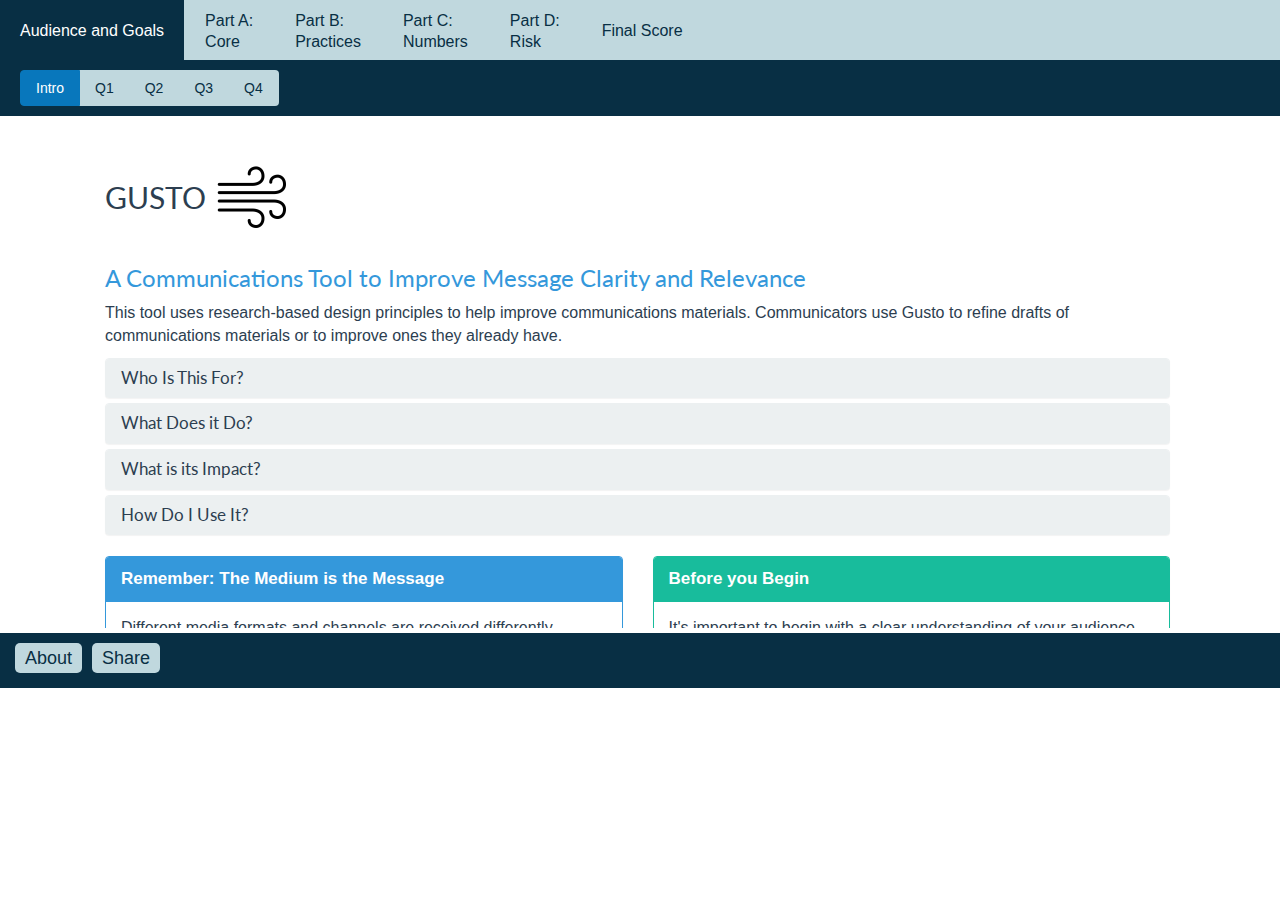
==== index.html @ 4691ad12 "more" ====
<!DOCTYPE html>

<html>

<head>

  <title>Gusto: Create Clarity in Climate Communications</title>

  <meta charset="utf-8">

  <meta name="viewport" content="width=device-width, initial-scale=1.0">

  <link rel="stylesheet" href="css/flatly.css">

  <link rel="stylesheet" href="css/style.css">

  <link rel="stylesheet" href="css/print.css" media="print">



  <script src='js/TabManager.js'></script>

  <script src="js/modernizr-latest.js"></script>

  <script type='text/javascript' src='js/css3-mediaqueries.js'></script>



  <!-- HTML5 shim and Respond.js IE8 support of HTML5 elements and media queries -->

  <!--[if lt IE 9]>

    <link rel='stylesheet' href='css/ie8.css' />

    <script type='text/javascript' src="js/html5shiv.js"></script>

    <script type='text/javascript' src="js/respond.js"></script>

  <![endif]-->



</head>

<body>

 <!-- <noscript><div id="noScriptPage"><iframe id='noScriptIframe' src="http://wwwdev.cdc.gov/ccindex/nonjs.html"></iframe></div></noscript>-->
  
  <div id='wrapper'>

    <div class='navbar navbar-default'>

      <ul class='nav navbar-nav'>

        <li class='nav_item skip-nav'><a href='#skip_nav'>Skip To Content</a></li>

        <!--<li class='nav_item active completed'><a href='#home' class="tab" title="Home">Home</a></li>-->

        <li class='nav_item completed active'><a href='#basics' class="tab" title="Basic Questions">Audience and Goals</a></li>

        <li class='nav_item double-line'><a href='#core' class="tab">Part A:<br />Core</a></li>

        <li class='nav_item double-line'><a href='#behavior' class="tab">Part B:<br />Practices</a></li>

        <li class='nav_item double-line'><a href='#numbers' class="tab">Part C:<br />Numbers</a></li>

        <li class='nav_item double-line'><a href='#risk' class="tab">Part D:<br />Risk</a></li>

        <li class='nav_item'><a href='#score' class="tab">Final Score</a></li>

      </ul>

    </div>





    <div id='section_basics' class='section active'>

      <ul class='pagination' id='initial_pagination'>

        <li class="first compeleted active"><a href='#'>Intro</a></li>

        <li><a href="#">Q1</a></li>

        <li><a href="#">Q2</a></li>

        <li><a href="#">Q3</a></li>

        <li><a href="#">Q4</a></li>

        <!-- <li><a href="#">6</a></li> -->

      </ul>



        <p class='skip_nav_button' id='skip_nav'>&nbsp;</p>

        <div class='subsection active'>
        
        <div class='section-content'>
        
          <div class="intro">

                           <!--   <a href="https://github.com/CoClimate/Gusto"><img style="position: absolute; top: 0; right: 0; border: 0; width: 149px; height: 149px;" src="http://aral.github.com/fork-me-on-github-retina-ribbons/right-turquoise@2x.png" alt="Fork me on GitHub"></a>   -->

            <div class="container">

              <div class="col-sm-12">

                <h1>GUSTO <img src="images/wind.png" alt="icon of wind" height="75" style="margin:0px 0px 10px 0px;"></h1>

                <h2 class="tighten text-info">A Communications Tool to Improve Message Clarity and Relevance</h2>

                <p>This tool uses research-based design principles to help improve communications materials. Communicators use Gusto to refine drafts of communications materials or to improve ones they already have.</p>
                
                <div class="panel-group" id="accordion" role="tablist" aria-multiselectable="true">
  <div class="panel panel-default">
    <div class="panel-heading" role="tab" id="headingOne">
      <h4 class="panel-title">
        <a role="button" data-toggle="collapse" data-parent="#accordion" href="#collapseOne" aria-expanded="true" aria-controls="collapseOne">
          Who Is This For?
        </a>
      </h4>
    </div>
    <div id="collapseOne" class="panel-collapse collapse" role="tabpanel" aria-labelledby="headingOne">
      <div class="panel-body">
                <p>Communications coordinators and specialists, marketing managers, public relations specialists, scientists, policy makers, and many others can use this tool.</p>
      </div>
    </div>
  </div>
  <div class="panel panel-default">
    <div class="panel-heading" role="tab" id="headingTwo">
      <h4 class="panel-title">
        <a class="collapsed" role="button" data-toggle="collapse" data-parent="#accordion" href="#collapseTwo" aria-expanded="false" aria-controls="collapseTwo">
          What Does it Do?
        </a>
      </h4>
    </div>
    <div id="collapseTwo" class="panel-collapse collapse" role="tabpanel" aria-labelledby="headingTwo">
      <div class="panel-body">
	<p>Use this tool to improve the quality of science, health, environmental, and other policy or evidence-based communications materials. Some of the formats covered here include: <ul><li>print</li><li>web</li><li>speeches</li><li>scripts</li><li>visual graphics</li><li>social media</li></ul></p>      
	</div>
    </div>
  </div>
  <div class="panel panel-default">
    <div class="panel-heading" role="tab" id="headingThree">
      <h4 class="panel-title">
        <a class="collapsed" role="button" data-toggle="collapse" data-parent="#accordion" href="#collapseThree" aria-expanded="false" aria-controls="collapseThree">
          What is its Impact?
        </a>
      </h4>
    </div>
    <div id="collapseThree" class="panel-collapse collapse" role="tabpanel" aria-labelledby="headingThree">
      <div class="panel-body">
                <p>A version of this tool was demonstrated by the Center for Disease Control to improve message understanding by over 20%, along with other improvements in message clarity, usefulness, and decision-support.</p><small><a href="http://hpp.sagepub.com/content/early/2014/06/20/1524839914538969.abstract" target="_blank">Baur, C., & Prue, C. (2014). The CDC Clear Communication Index is a new evidence-based tool to prepare and review health information. Health promotion practice, 1524839914538969.</a></small>
      </div>
    </div>
  </div>
  <div class="panel panel-default">
    <div class="panel-heading" role="tab" id="headingFour">
      <h4 class="panel-title">
        <a class="collapsed" role="button" data-toggle="collapse" data-parent="#accordion" href="#collapseFour" aria-expanded="false" aria-controls="collapseFour">
          How Do I Use It?
        </a>
      </h4>
    </div>
    <div id="collapseFour" class="panel-collapse collapse" role="tabpanel" aria-labelledby="headingFour">
      <div class="panel-body">
                <ol><li><strong>Fill in audience details</strong> and your goals using the 4 open-ended questions.</li><br><li><strong>Answer 20 questions</strong> about elements of your core message, recommended practices, use of numbers, and risk communication.</li><br><li><strong>Get your score</strong> with targeted suggestions for improving your communications materials.</li><br><li><strong>Repeat as needed</strong> to refine and improve your message impact.</li> 
      			
		</div>
    </div>
  </div>
</div>
                <div class="row">
                <div class="col-sm-6">
                <div class="panel panel-info">
  				<div class="panel-heading">
    			<strong class="panel-title">Remember: The Medium is the Message</strong>
  				</div>
  				<div class="panel-body">
                <p>Different media formats and channels are received differently depending on the audience.<ul><li>Extend the reach of your communications using multiple channels and formats.</li><li>Use media channels and formats that fit the audience.</li><li>Reassess your materials for each different format or audience.</li></ul></p>
  				</div>
				</div>
				</div>
				
				<div class="col-sm-6">
				<div class="panel panel-success">
  				<div class="panel-heading">
    			<strong class="panel-title">Before you Begin</strong>
  				</div>
  				<div class="panel-body">
  				<p>It's important to begin with a clear understanding of your audience and goals.</p><p>Use the suggestions that accompany each of the following 4 questions to get started if you don’t yet have answers.</p>
  				</div>
				</div>
				</div>
				</div>
				</div>
				
				
				
			
          </div>

          <div class='basic-question' data-basic-id='6'>



            <div class='container'>

              <div class='col-sm-5'>

                <h2 class='basic-question-title fake-h4'><label for='basic-q1-1'>Name of Material</label></h2>

              </div>



              <div class='col-sm-7'>

                <input id='basic-q1-1' class='basic-info form-control material-title-input' type='text' />

                <p>Give the material a name that is accurate, short, and meaningful. </p>

                <p class="text-info"><span class="label label-info">Example</span><small> Local Health Impacts and Solutions to Keep Families Safe.</small></p>

              </div>

            </div>

          </div>



          <div class='basic-question' data-basic-id='7'>

            <form class='material-type-input ignore-me'>

            <div class='container'>

              <div class='col-sm-5'>

                <h2 class='basic-question-title fake-h4'><label for='basic-q1-2'>Material Type</label></h2>

              </div>



              <div class='col-sm-7'>
              <p>Choose a format:</p>

                  <select id='basic-q1-2' class="basic-info form-control" name="material-type">

                    <option value="PrintAndWeb">Print and web</option>

                    <option value="SocialMedia">Social media: Facebook, LinkedIn, Pinterest, Instagram, etc</option>

                    <option value="Podcasts">Verbally delivered written scripts, such as speeches, podcasts and call center responses</option>

                    <option value="InfoGraphics">Visual communications and infographics</option>

                    <option value="Twitter">1-3 Sentence message snippets, such headlines and tweets</option>

                  </select>
                  

                <div class="error-message" style="visibility:hidden;"><small>Please answer both questions to continue.</small></div>

              </div>

            </div>

            </form>

          </div>

        </div>



        <div class='container'>

          <div class='col-sm-4 col-sm-offset-8 subsection-controls intro'>

            <a href='#' class='btn btn-default button basic-next_button'>Next</a>

          </div>

        </div>

      </div>      </div>




            <div class='subsection'>

        <div class='section-content'>

          

          <div class='basic-question' data-basic-id='10'>

              <div class='col-sm-12'>

                <h2 class='basic-question-title no-number fake-h4'><label for="basic-q2">Who is your primary audience? Be as specific as possible.</label></h2>

              </div>

              <div class='col-sm-12'>
              
              <p class="text-info">The more specific the audience, the more meaningful and effective you can be.</p>


                <!--

                <div class='container'>

                  <textarea  id='basic-q2' class='basic-info form-control'></textarea>

                  <div class="error-message" style="visibility:hidden;"><small>Please answer this question to continue.</small></div>

                  <h4><small>Example: Rural, single-home Baptist families in southeastern Arkansas</small></h4>

                </div>

                -->

                <select id="basic-q2" class='basic-info form-control material-audience-input'>

                  <option value=''> </option>
                  
                  <option value=''>Employees</option>

                  <option value='Adolescents and young adults'>Adolescents and young adults</option>

                  <option value='Neighbors'>Neighbors</option>
                  
                  <option value='Family members'>Family members</option>

                  <option value='Religious Congregations'>Religious Congregations</option>
                 
                  <option value='Homeowners'>Homeowners</option>

                  <option value="Clinicians (doctors, nurses, and any affiliated health providers)">Clinicians (doctors, nurses, and any affiliated health providers)</option>

                  <option value='Faith leaders'>Faith leaders</option>

                  <option value='Community leaders'>Community leaders</option>

                  <option value='Employers'>Employers</option>

                  <option value='Emergency Responders (such as, management and program staff, first-responders, communicators and educators)'>Emergency Responders(such as, management and program staff, first-responders, communicators and educators)</option>
                  
                  <option value='Farming Community'>Farming Community</option>
                                    
                  <option value='Rural Planning Board'>Rural Planning Board</option>

                  <option value='Journalists, including all online sources and social media'>Journalists, including all online sources and social media</option>

                  <option value='Parents of children (specify child age or developmental stage)'>Parents of children (specify child age or developmental stage)</option>

                  <option value='People who are likely to be or have been exposed to a specific harm (specify harm) AND People with questions about specific health impact (specify impact)'>People who are likely to be or have been exposed to a specific harm (specify harm) AND People with questions about specific health impact (specify impact)</option>

		  		  <option value='State Policymakers'>State Policymakers</option>
		  
		  		  <option value='National Policymakers'>National Policymakers</option>
		  		  
 		  		  <option value='Local or Regional Policymakers'>Local or Regional Policymakers</option>

                  <option value='Public health department staff (such as, management and program staff, health communicators and educators)'>Public health department staff (such as, management and program staff, health communicators and educators)</option>

                  <option value='Business leaders'>Business Owners</option>
                  
                  <option value='High net worth individuals'>High net worth individuals</option>

                  <option value='Scientific Researchers or Academics'>Scientific Researchers or Academics</option>

                  <option value='Teachers (specify grade level, if appropriate)'>Teachers (specify grade level, if appropriate)</option>

                  <option value='Technologists'>Technologists</option>
                                    
                  <option value='Technologists'>Chief Operating Officers</option>
				  
				  <option value='Other'>Other</option>

                </select>

                <div class="error-message" style="visibility:hidden;"><small>Please select one to continue.</small></div>

				<div class="panel panel-info">
  				<div class="panel-heading">
    			<strong class="panel-title">Suggested Approach: Who + Do</strong>
  				</div>
  				<div class="panel-body">
				<table><td><img src="images/who_do.jpg" width="200"></td><td style="padding:0px 0px 0px 20px;"><p>Brainstorm, plan, and prioritize your primary audience and what they should be able to do with your communications materials.</p><p>This simple activity works well for individuals and groups. It takes about 20-45 minutes. <a href="http://www.gamestorming.com/core-games/whodo/" target="_blank">Learn more about the Who + Do activity at Gamestorming.</a></p></td></table>
  				</div>
				</div>

				<div class="panel panel-success">
  				<div class="panel-heading">
    			<strong class="panel-title">Tip: For Translated Materials</strong>
  				</div>
  				<div class="panel-body">
				<p>For different audiences, such as English-speaking or Spanish-speaking groups, create and score the materials separately to account for audience differences. The following resources may be useful for learning more about other audiences:</p>
  				</div>
				</div>



              </div>

          </div>

        </div>



        <div class='container'>

          <div class='col-sm-4 col-sm-offset-8 subsection-controls intro'>

            <a class='btn btn-success button prev_button' href='#'>Back</a>

            <a class='btn btn-success button next_button' href='#'>Next</a>

          </div>

        </div>

      </div>





      <div class='subsection'>

        <div class='section-content'>

          <div class='basic-question' data-basic-id='11'>



            <div class='container'>

              <div class='col-sm-12'>

                <h2 class='basic-question-title fake-h4'><label for='basic-q3'>What do you know about your audience? </label></h2>

              </div>


              <div class='col-sm-12'>

                <p class="text-info">List as many relevant characteristics about your audience as you can.</p>


              </div>



              <div class='col-sm-12 padded-top'>

                <textarea id='basic-q3' class='basic-info form-control material-literacy-input'></textarea>

                <div class="error-message" style="visibility:hidden;"><small>Please answer this question to continue.</small></div>
<br>

	

<div class="panel panel-default">
  <div class="panel-heading">
<small><p class="panel-title">Try and include evidence about:</p></small>
  </div>
  <div class="panel-body">
    <table><small>

    			<td style="padding:0px 20px 0px 0px; vertical-align: top;">
                <strong>Sources of Meaning</strong>
                <p>Social identities and worldviews</p>
                <p>Motivations and goals</p>
                <p>people and groups who are influential</p>
                <p><a href="http://www.superclime.us/prior-knowledge-and-mental-models/" target="blank">prior experiences and mental models</a></p>
                </td>
                
                <td style="padding:0px 20px 0px 0px; vertical-align: top;"> 
                <strong>Material Constraints and Habits</strong>
                <p>Where, when, and how do climate change messages fit in the audience's life?</p>
                <p>Timings and patterns of behavior or practices </p>
                <p>Indicators of engagement</p>
                </td>  
                
                <td style="vertical-align: top;">   
                <strong>Ability, Skills, and Knowledge</strong>
                <p>Literacy and numeracy skills</p>
            	<p>Words, numbers, metaphors, and concepts they find familiar</p>             
                <p>Ability to interpret different information formats, such as images and graphs</p>
                </td>
				</small>
                </table>
                </div>
</div>

				<div class="panel panel-info">
  				<div class="panel-heading">
    			<strong class="panel-title">Suggested Approach: Empathy Map</strong>
  				</div>
  				<div class="panel-body">
				<table><td><a href="http://x.xplane.com/visual_alignment_dl" target="_blank"><img src="images/empathy_map.png" width="200"></a></td><td style="padding:0px 0px 0px 20px;"><p>
			<p>Empathy Maps can help develop greater awareness, personal understanding, and more empathy for the motivations and constraints of an audience or group of stakeholders. It takes about 20-45 minutes. <a href="http://x.xplane.com/visual_alignment_dl" target="_blank">Learn more about how to build an Empathy Map at XPLANE's DNA of Change Overview.</a></p><p><span class="glyphicon glyphicon-apple text-warning"></span> The Empathy Map is 1 of <a href="http://x.xplane.com/change-dna-overview" target="_blank">8 Design Principles for Organizational Transformation</a> available from XPLANE. Each one can be a valuable tool for understanding your audience.</td></table></div>

				</div>

		

              </div>

            </div>

          </div>

        </div>



        <div class='container'>

          <div class='col-sm-4 col-sm-offset-8 subsection-controls intro'>

            <a class='btn btn-success button prev_button' href='#'>Back</a>

            <a class='btn btn-default button basic-next_button' href='#'>Next</a>

          </div>

        </div>

      </div>



      <div class='subsection'>

        <div class='section-content'>

          <div class='basic-question' data-basic-id='12'>



            <div class='container'>

              <div class='col-sm-12'>

                <h2 class='basic-question-title fake-h4'><label for='basic-q4'>What is your primary communication objective?</label></h2>

              </div>



              <div class='col-sm-12'>

                <p>A communication objective is what an audience should be <strong>able to do or accomplish</strong> after they come into contact with the material. Think carefully about this. It should be more than mere "thinking" or "understanding". What will the result and impact of your communications become?</p> 
             
            
 				</div>


              <div class='col-sm-12'>

				<div class="bs-callout bs-callout-info">
               	<p><small><strong class="text-info">Example 1:</strong> Make a plan and prepare to bicycle to work 4 days of each week.</small></p>

                 <p><small><strong class="text-info">Example 2:</strong> Hold an event to increase the strength of social ties between elderly adults and their immediate neighborhoods.</small></p>
                 
                 <p><small><strong class="text-info">Example 3:</strong> Interpret the level of risk for a family member, friend, or neighbor.</small></p>
				</div>

                <textarea id='basic-q4' class='basic-info form-control material-objective-input'></textarea>

                <div class="error-message" style="visibility:hidden;"><small>Please answer this question to continue.</small></div>
			<br>

				<div class="panel panel-info">
  				<div class="panel-heading">
    			<strong class="panel-title">Suggested Approach: Who + Do</strong>
  				</div>
  				<div class="panel-body">
				<table><td><img src="images/who_do.jpg" width="200"></td><td style="padding:0px 0px 0px 20px;"><p>Once you've already identified your primary audience, focus on what they should be able to do, or do differently as a result of your message. How does your objective contribute to your audience's goals or needs? What actions will build toward the larger goal? <span class="text-info">Focus on actions instead of awareness or understanding.</span></p>
			<p>This simple activity works well for individuals and groups. It takes about 20-45 minutes. <a href="http://www.gamestorming.com/core-games/whodo/" target="_blank">Learn more about the Who + Do activity at Gamestorming.</a></p></td></table>
			</div>
              </div>

            </div>

          </div>




        <div class='container'>

          <div class='col-sm-4 col-sm-offset-8 subsection-controls intro'>

            <a class='btn btn-success button prev_button' href='#'>Back</a>

            <a class='btn btn-default button basic-next_button' href='#'>Next</a>

          </div>

        </div>

      </div></div></div>


      <div class='subsection'>

        <div class='section-content'>

          <div class='basic-question' data-basic-id='13'>



            <div class='container'>

              <div class='col-sm-12'>

                <h2 class='basic-question-title fake-h4'><label for='basic-q5'>What is the main message statement in the material? </label></h2>
				
				<p><strong class="text-info">The main message statement is the one thing the audience must remember. </strong>If there isn’t a main message statement, list all possible messages.</p>
				</div>


              <div class='col-sm-12'>

                <textarea id='basic-q5' class='basic-info form-control material-message-input'></textarea>

                <div class="error-message" style="visibility:hidden;"><small>Please answer this question to continue.</small></div>

			<br>
			
				<div class="panel panel-success">
  				<div class="panel-heading">
    			<strong class="panel-title">Tips For Designing a Main Message</strong>
  				</div>
  				<div class="panel-body">
				<ol>
				<li>Prioritize the most important message.</li> 
				<li> Frame the message in terms that resonate with your audience.</li> <ul class="list-unstyled list-inline text-muted">
				<li><span class="glyphicon glyphicon-heart"></span> <small>Lead with Values</small></li><li><span class="glyphicon glyphicon-grain"></span> <small>Signal Solutions</small></li><li><span class="glyphicon glyphicon-eye-open"></span> <small>Define for Inclusivity</small></li></ul>  
				<li>Keep it simple.</li> 
				<li>The statement can be from 1-3 short sentences.</li></ol> 
				</div>
				</div>
				
				<div class="panel panel-info">
  				<div class="panel-heading">
    			<strong class="panel-title">Suggested Approach: Understanding Chain</strong>
  				</div>
  				<div class="panel-body">
				<table><td><img src="images/understanding_chain.jpg" width="200"></td><td style="padding:0px 0px 0px 20px;"><p>Define the core questions that your audience will need answers to in order to feel comfortable with your communications objective. Develop responses to those questions. Arrange the responses in an order that will help your audience achieve the communications objective.</p>
			<p>This activity works well for individuals and groups, and can run from 30 minutes to 2 hours. <a href="http://www.gamestorming.com/core-games/understanding-chain/" target="_blank">Learn more about the Understanding Chain activity at Gamestorming.</a></p></td></table>
			</div>
			</div>
			

              </div>

            </div>

          </div>

        </div>



        <div class='container'>

          <div class='col-sm-4 col-sm-offset-8 subsection-controls intro'>

            <a class='btn btn-success button prev_button' href='#'>Back</a>

            <a class='btn btn-default button basic-next_button' href='#'>Next</a>

          </div>

        </div>

      </div>



    </div></div>



    <div id='section_core' class='section'>

      <ul class='pagination' id="core_tab">

        <li><a href='#'>Intro</a></li>

        <li><a href='#'>1</a></li>

        <li><a href="#">2</a></li>

        <li><a href="#">3</a></li>

        <li><a href="#">4</a></li>

        <li><a href="#">5</a></li>

        <li><a href="#">6</a></li>

        <li><a href='#'>7</a></li>

        <li><a href="#">8</a></li>

        <li><a href="#">9</a></li>

        <li><a href="#">10</a></li>

        <li><a href="#">11</a></li>

        <li><a href='#'>Score</a></li>

      </ul>



      <div class='subsection unscored'>

        <div class='section-content padded-top'>

          <h2 class='fake-h4'>Part A: Core</h2>

          <p>

            <strong>This section applies to all materials.</strong>

          </p>



          <p>

            This is the Core Message section of the scoring tool. You will answer 11 "yes" or "no" questions about the main message, language, visuals, and layout of the material.

          </p>



          <ul>

            <li><strong>Part A: Core</strong></li>

            <li class='gray'>Part B: Practices</li>

            <li class='gray'>Part C: Numbers</li>

            <li class='gray'>Part D: Risk</li>

          </ul>



          <p>Choose <strong>Next</strong> to start scoring.</p>

        </div>



        <div class='container'>

          <div class='col-sm-4 col-sm-offset-8 subsection-controls'>

            <a class='btn btn-success button prev_button' href='#'>Back</a>

            <a class='btn btn-success button next_button' href='#'>Next</a>

          </div>

        </div>

      </div>



      <div class='subsection'>

        <div class='section-content'></div>

        <div class="clearboth"></div>

        <div class='container'>
        
        

          <div class='alert alert-info warning top-spacing bottom-spacing inside' style='display:none;'>

	     <h4>Scoring Notes</h4>

	    <p>Items 1 through 4 score the main message of the material. If you answer "no" to Item 1, Items 1 through 4 will score "no." Choose <strong>Next</strong> to go to Item 5.</p>

          </div>



          <div class='col-sm-4 col-sm-offset-8 subsection-controls'>

            <a class='btn btn-success button prev_button' href='#'>Back</a>

            <a class='btn btn-default button next_button' href='#'>Next</a>

          </div>

        </div>

      </div>



      <div class='subsection'>

        <div class='section-content'></div>

        <div class='container'>

          <div class='col-sm-4 col-sm-offset-8 subsection-controls'>

            <a class='btn btn-success button prev_button' href='#'>Back</a>

            <a class='btn btn-default button next_button' href='#'>Next</a>

          </div>

        </div>

      </div>



      <div class='subsection'>

        <div class='section-content'></div>

        <div class='container'>

          <div class='col-sm-4 col-sm-offset-8 subsection-controls'>

            <a class='btn btn-success button prev_button' href='#'>Back</a>

            <a class='btn btn-default button next_button' href='#'>Next</a>

          </div>

        </div>

      </div>



      <div class='subsection'>

        <div class='section-content'></div>

        <div class='container'>

          <div class='col-sm-4 col-sm-offset-8 subsection-controls'>

            <a class='btn btn-success button prev_button' href='#'>Back</a>

            <a class='btn btn-default button next_button' href='#'>Next</a>

          </div>

        </div>

      </div>



      <div class='subsection'>

        <div class='section-content'></div>

        <div class='container'>

          <div class='col-sm-4 col-sm-offset-8 subsection-controls'>

            <a class='btn btn-success button prev_button' href='#'>Back</a>

            <a class='btn btn-default button next_button' href='#'>Next</a>

          </div>

        </div>

      </div>



      <div class='subsection'>

        <div class='section-content'></div>

        <div class='container'>

          <div class='col-sm-4 col-sm-offset-8 subsection-controls'>

            <a class='btn btn-success button prev_button' href='#'>Back</a>

            <a class='btn btn-default button next_button' href='#'>Next</a>

          </div>

        </div>

      </div>



      <div class='subsection'>

        <div class='section-content'></div>

        <div class='container'>

          <div class='col-sm-4 col-sm-offset-8 subsection-controls'>

            <a class='btn btn-success button prev_button' href='#'>Back</a>

            <a class='btn btn-default button next_button' href='#'>Next</a>

          </div>

        </div>

      </div>



      <div class='subsection'>

        <div class='section-content'></div>

        <div class='container'>

          <div class='col-sm-4 col-sm-offset-8 subsection-controls'>

            <a class='btn btn-success button prev_button' href='#'>Back</a>

            <a class='btn btn-default button next_button' href='#'>Next</a>

          </div>

        </div>

      </div>



      <div class='subsection'>

        <div class='section-content'></div>

        <div class='container'>

          <div class='col-sm-4 col-sm-offset-8 subsection-controls'>

            <a class='btn btn-success button prev_button' href='#'>Back</a>

            <a class='btn btn-default button next_button' href='#'>Next</a>

          </div>

        </div>

      </div>



      <div class='subsection'>

        <div class='section-content'></div>

        <div class='container'>

          <div class='col-sm-4 col-sm-offset-8 subsection-controls'>

            <a class='btn btn-success button prev_button' href='#'>Back</a>

            <a class='btn btn-default button next_button' href='#'>Next</a>

          </div>

        </div>

      </div>



      <div class='subsection'>

        <div class='section-content'></div>

        <div class='container'>

          <div class='col-sm-4 col-sm-offset-8 subsection-controls'>

            <a class='btn btn-success button prev_button' href='#'>Back</a>

            <a class='btn btn-default button next_button' href='#'>Next</a>

          </div>

        </div>

      </div>



      <div class='subsection unscored score'>

        <div class='section-content'>

          <div class='print-only'>

            <p class='material-title'></p>

            <p class='material-type'></p>

            <p class='material-audience'></p>

            <p class='material-literacy'></p>

            <p class='material-objective'></p>

            <p class='material-message'></p>

            <p class='material-date'></p>

          </div>



          <h2 class='fake-h4 dark'>Score Summary for</h2>

          <div class='container'>

            <div class='col-sm-4 col-sm-offset-8 subsection-controls print'>

              <a class='btn btn-success button print-btn' href='#'>Print this page</a>

            </div>

          </div>

          <h2 class='fake-h1'>Part A: Core&nbsp;=&nbsp;<span class='total-answer' id='core_total_correct'></span></h2>         

          <div class="col-sm-2 total-fraction">

            <p><span class="total-answer core_total-score">00 / 00</span></p>

          </div>

          <div class='col-sm-10 core_progress progress progress-striped animated pushed'>

            <div class='progress-bar progress-bar-success'></div>

            <div class='progress-bar progress-bar-danger'></div>

          </div>



          <p>The material received <span class="total-answer-inline core_total_correct">00 out of 00</span> possible points on Part A.</p>
          <p>Good work. More detailed feedback is coming at the end. Click <span class="text-info">Next</span> to keep going and review Practices, Numbers, and Risk!</p>



          <div class='container'>

            <div class='col-sm-4 col-sm-offset-8 subsection-controls score'>

              <a class='btn btn-success button prev_button score-back' href='#'>Back</a>

              <a class='btn btn-success button next_button score-next' href='#'>Next</a>

            </div>

          </div>



          <hr />



          <h2 class="push-down">Your Answers:</h2>

          <div class='question_1_score'></div>

          <div class='question_2_score'></div>

          <div class='question_3_score'></div>

          <div class='question_4_score'></div>

          <div class='question_5_score'></div>

          <div class='question_6_score'></div>

          <div class='question_7_score'></div>

          <div class='question_8_score'></div>

          <div class='question_9_score'></div>

          <div class='question_10_score'></div>

          <div class='question_11_score'></div>

        </div>

      </div>

    </div>



    <div id='section_behavior' class='section'>

      <ul class='pagination' id='behavior_tab'>

        <li><a href='#'>Intro</a></li>

        <li><a href='#'>12</a></li>

        <li><a href="#">13</a></li>

        <li><a href="#">14</a></li>

        <li><a href='#'>Score</a></li>

      </ul>



      <div class='subsection unscored'>

        <div class='section-content'>

          <h2 class='fake-h4'>Part B: Practices</h2>

          <p>

            <strong>This section may not apply to all materials.</strong>

          </p>



          <p>

            This is the Practices Recommendations section of the scoring tool. It includes 3 "yes" or "no"

            questions.

          </p>



          <p>

            Answer this question to determine if Items 12 through 14 apply to the material:

            <strong>Does the material include one or more practical recommendations for the primary audience?</strong>

          </p>



          <form class='ignore-me'>

            <div class='form-group col-sm-12'>

              <div class='checkbox-inline col-sm-6)'>

                <label>

                  <input type='checkbox' class='answer yes_no-yes hide-warning' name='yes_no' value='1' />Yes

                </label>

              </div>



              <div class='checkbox-inline col-sm-6)'>

                <label>

                  <input type='checkbox' class='answer yes_no-no has-warning' name='yes_no' value='0' />No

                </label>

              </div>

            </div>

          </form>

          <div class="error-message" style="visibility:hidden;"><small>Please answer both questions to continue.</small></div>



          <div class='alert alert-info warning top-spacing bottom-spacing inside' style='display: none;'>

            <h4>Scoring Notes</h4>

            <p>The Index will skip to part C. Choose <strong>Next</strong> to continue.</p>

          </div>



          <ul>

            <li class='gray'>Part A: Core</li>

            <li><strong>Part B: Practices</strong></li>

            <li class='gray'>Part C: Numbers</li>

            <li class='gray'>Part D: Risk</li>

          </ul>



        </div>



        <div class='container'>

          <div class='col-sm-4 col-sm-offset-8 subsection-controls'>

            <a class='btn btn-success button prev_button' href='#'>Back</a>

            <a class='btn btn-default button intro-next_button' href='#'>Next</a>

          </div>

        </div>

      </div>



      <div class='subsection'>

        <div class='section-content'></div>

        <div class='padded-top'>

          <div class='info-message alert alert-info warning top-spacing bottom-spacing inside' style='display: none;'>

            <h4>Scoring Notes</h4>

              <p>Please confirm that this question is yes.</p>

          </div>

          <div class='warning-message alert alert-info warning bottom-spacing inside' style='display: none;'>

            <h4>Scoring Notes</h4>

            <p>You answered &ldquo;No,&rdquo; which means that the material does not have practical recommendations. The Index will skip to Part C.</p>

          </div>

        </div>

        <div class='container'>

          <div class='col-sm-4 col-sm-offset-8 subsection-controls'>

            <a class='btn btn-success button prev_button' href='#'>Back</a>

            <a class='btn btn-success button intro-next_button question-12' href='#'>Next</a>

          </div>

        </div>

      </div>



      <div class='subsection'>

        <div class='section-content'></div>

        <div class='container'>

          <div class='col-sm-4 col-sm-offset-8 subsection-controls'>

            <a class='btn btn-success button prev_button' href='#'>Back</a>

            <a class='btn btn-default button next_button' href='#'>Next</a>

          </div>

        </div>

      </div>



      <div class='subsection'>

        <div class='section-content'></div>

        <div class='container'>

          <div class='col-sm-4 col-sm-offset-8 subsection-controls'>

            <a class='btn btn-success button prev_button' href='#'>Back</a>

            <a class='btn btn-default button next_button' href='#'>Next</a>

          </div>

        </div>

      </div>



      <div class='subsection unscored score'>

        <div class='section-content'>

          <div class='print-only'>

            <p class='material-title'></p>

            <p class='material-type'></p>

            <p class='material-audience'></p>

            <p class='material-literacy'></p>

            <p class='material-objective'></p>

            <p class='material-message'></p>

            <p class='material-date'></p>

          </div>







          <h2 class='fake-h4 dark'>Score Summary for</h2>

          <div class='container'>

            <div class='col-sm-4 col-sm-offset-8 subsection-controls print'>

              <a class='btn btn-success button print-btn' href='#'>Print this page</a>

            </div>

          </div>

          <h2 class='fake-h1'>Part B: Practices&nbsp;=&nbsp;<span class='total-answer' id='behavior_total_correct'></span></h2>

          <div class="col-sm-2 total-fraction">

            <p><span class="total-answer behavior_total-score">00 / 00</span></p>

          </div>

          <div class='col-sm-10 behavior_progress progress progress-striped animated pushed'>

            <div class='progress-bar progress-bar-success'></div>

            <div class='progress-bar progress-bar-danger'></div>

          </div>



          <p>The material received <span class="total-answer-inline behavior_total_correct">00 out of 00</span> possible points on Part B.</p>
          <p>Good work. More detailed feedback is coming at the end. Click <span class="text-info">Next</span> to keep going and review Numbers, and Risk!</p>



          <div class='container'>

            <div class='col-sm-4 col-sm-offset-8 subsection-controls score'>

              <a class='btn btn-success button prev_button score-back' href='#'>Back</a>

              <a class='btn btn-success button next_button score-next' href='#'>Next</a>

            </div>

          </div>



          <hr />



          <div class='question_12_score'></div>

          <div class='question_13_score'></div>

          <div class='question_14_score'></div>

        </div>

      </div>

    </div>



    <div id='section_numbers' class='section'>

      <ul class='pagination' id='numbers_tab'>

        <li><a href="#">Intro</a></li>

        <li><a href='#'>15</a></li>

        <li><a href="#">16</a></li>

        <li><a href="#">17</a></li>

        <li><a href="#">Score</a></li>

      </ul>



      <div class='subsection unscored'>

        <div class='section-content'>

          <h2 class='fake-h4'>Part C: Numbers</h2>

          <p>

            <strong>This section may not apply to all materials.</strong>

          </p>



          <p>

            This is the Numbers section of the scoring tool. It

            includes 3 "yes" or "no" questions about the numbers in the material.

          </p>



          <p>

            Answer this question to determine if Items 15 through 17 apply to the material:

            <strong>Does the material include one or more numbers that convey or support the topic?</strong>

          </p>



          <form class='ignore-me'>

            <div class='form-group col-sm-12'>

              <div class='checkbox-inline col-sm-6)'>

                <label>

                  <input type='checkbox' class='answer yes_no-yes hide-warning' name='yes_no' value='1' />Yes

                </label>

              </div>



              <div class='checkbox-inline col-sm-6)'>

                <label>

                  <input type='checkbox' class='answer yes_no-no has-warning' name='yes_no' value='0' />No

                </label>

              </div>

            </div>

          </form>



          <div class='alert alert-info warning bottom-spacing inside' style='display: none;'>

            <h4>Scoring Notes</h4>

            <p>

              The Index will skip to part D. Choose <strong>Next</strong> to continue.

            </p>

          </div>



          <ul>

            <li class='gray'>Part A: Core</li>

            <li class='gray'>Part B: Practices</li>

            <li><strong>Part C: Numbers</strong></li>

            <li class='gray'>Part D: Risk</li>

          </ul>

        </div>



        <div class='container'>

          <div class='col-sm-4 col-sm-offset-8 subsection-controls'>

            <a class='btn btn-success button prev_button' href='#'>Back</a>

            <a class='btn btn-default button intro-next_button' href='#'>Next</a>

          </div>

        </div>

      </div>



      <div class='subsection'>

        <div class='section-content'></div>

        <div class='container'>

          <div class='col-sm-4 col-sm-offset-8 subsection-controls'>

            <a class='btn btn-success button prev_button' href='#'>Back</a>

            <a class='btn btn-default button next_button' href='#'>Next</a>

          </div>

        </div>

      </div>



      <div class='subsection'>

        <div class='section-content'></div>

        <div class='container'>

          <div class='col-sm-4 col-sm-offset-8 subsection-controls'>

            <a class='btn btn-success button prev_button' href='#'>Back</a>

            <a class='btn btn-default button next_button' href='#'>Next</a>

          </div>

        </div>

      </div>



      <div class='subsection'>

        <div class='section-content'></div>

        <div class='container'>

          <div class='col-sm-4 col-sm-offset-8 subsection-controls'>

            <a class='btn btn-success button prev_button' href='#'>Back</a>

            <a class='btn btn-default button next_button' href='#'>Next</a>

          </div>

        </div>

      </div>



      <div class='subsection unscored score'>

        <div class='section-content'>

          <div class='print-only'>

            <p class='material-title'></p>

            <p class='material-type'></p>

            <p class='material-audience'></p>

            <p class='material-literacy'></p>

            <p class='material-objective'></p>

            <p class='material-message'></p>

            <p class='material-date'></p>

          </div>



          <h2 class='fake-h4 dark'>Score Summary for</h2>

          <div class='container'>

            <div class='col-sm-4 col-sm-offset-8 subsection-controls print'>

              <a class='btn btn-success button print-btn' href='#'>Print this page</a>

            </div>

          </div>

          <h2 class='fake-h1'>Part C: Numbers&nbsp;=&nbsp;<span class='total-answer' id='numbers_total_correct'></span></h2>

          <div class="col-sm-2 total-fraction">

            <p><span class="total-answer numbers_total-score">00 / 00</span></p>

          </div>

          <div class='col-sm-10 numbers_progress progress progress-striped animated pushed'>

            <div class='progress-bar progress-bar-success'></div>

            <div class='progress-bar progress-bar-danger'></div>

          </div>



          <p>The material received <span class="total-answer-inline numbers_total_correct">00 out of 00</span> possible points on Part C.</p>
          <p>Almost there! More detailed feedback is coming at the end. Click <span class="text-info">Next</span> to keep going and review Risk.</p>



          <div class='container'>

            <div class='col-sm-4 col-sm-offset-8 subsection-controls score'>

              <a class='btn btn-success button prev_button score-back' href='#'>Back</a>

              <a class='btn btn-success button next_button score-next' href='#'>Next</a>

            </div>

          </div>



          <hr />



          <div class='question_15_score'></div>

          <div class='question_16_score'></div>

          <div class='question_17_score'></div>

        </div>

      </div>

    </div>



    <div id='section_risk' class='section'>

      <ul class='pagination' id="risk_tab">

        <li><a href='#'>Intro</a></li>

        <li><a href='#'>18</a></li>

        <li><a href="#">19</a></li>

        <li><a href="#">20</a></li>

        <li><a href="#">Score</a></li>

      </ul>



      <div class='subsection unscored'>

        <div class='section-content'>

          <h2 class='fake-h4'>Part D: Risk</h2>

          <p>

            <strong>This section may not apply to all materials.</strong>

          </p>



          <p>

            This is the Risk section of the scoring tool. It includes 3 "yes" or "no" questions about expressions of risk. Items 19 and 20 also have a "not applicable (N/A)" option.

          </p>



          <p>

            Answer this question to determine if Items 18 through 20 apply to the material: <strong>Does

            the material present information, including numbers, about risk?</strong>

          </p>



          <form class='ignore-me'>

            <div class='form-group col-sm-12'>

              <div class='checkbox-inline col-sm-6)'>

                <label>

                  <input type='checkbox' class='answer yes_no-yes hide-warning' name='yes_no' value='1' />Yes

                </label>

              </div>

              <div class='checkbox-inline col-sm-6)'>

                <label>

                  <input type='checkbox' class='answer yes_no-no has-warning' name='yes_no' value='0' />No

                </label>

              </div>

            </div>

          </form>



          <div class='alert alert-info warning bottom-spacing inside' style='display: none;'>

            <h4>Scoring Notes</h4>

            <p>

              The Index will skip to the Final Score page. Choose <strong>Next</strong> to continue.

            </p>

          </div>



          <ul>

            <li class='gray'>Part A: Core</li>

            <li class='gray'>Part B: Practices</li>

            <li class='gray'>Part C: Numbers</li>

            <li><strong>Part D: Risk</strong></li>

          </ul>



        </div>



        <div class='container'>

          <div class='col-sm-4 col-sm-offset-8 subsection-controls'>

            <a class='btn btn-success button prev_button' href='#'>Back</a>

            <a class='btn btn-default button intro-next_button' href='#'>Next</a>

          </div>

        </div>

      </div>



      <div class='subsection'>

        <div class='section-content'></div>

        <div class='container'>

          <div class='col-sm-4 col-sm-offset-8 subsection-controls'>

            <a class='btn btn-success button prev_button' href='#'>Back</a>

            <a class='btn btn-default button next_button' href='#'>Next</a>

          </div>

        </div>

      </div>



      <div class='subsection'>

        <div class='section-content'></div>

        <div class='container'>

          <div class='col-sm-4 col-sm-offset-8 subsection-controls'>

            <a class='btn btn-success button prev_button' href='#'>Back</a>

            <a class='btn btn-default button next_button' href='#'>Next</a>

          </div>

        </div>

      </div>



      <div class='subsection'>

        <div class='section-content'></div>

        <div class='container'>

          <div class='col-sm-4 col-sm-offset-8 subsection-controls'>

            <a class='btn btn-success button prev_button' href='#'>Back</a>

            <a class='btn btn-default button next_button' href='#'>Next</a>

          </div>

        </div>

      </div>



      <div class='subsection unscored score'>

        <div class='section-content'>

          <div class='print-only'>

            <p class='material-title'></p>

            <p class='material-type'></p>

            <p class='material-audience'></p>

            <p class='material-literacy'></p>

            <p class='material-objective'></p>

            <p class='material-message'></p>

            <p class='material-date'></p>

          </div>



          <h2 class='fake-h4 dark'>Score Summary for</h2>

          <div class='container'>

            <div class='col-sm-4 col-sm-offset-8 subsection-controls print'>

              <a class='btn btn-success button print-btn' href='#'>Print this page</a>

            </div>

          </div>

          <h2 class='fake-h1'>Part D: Risk&nbsp;=&nbsp;<span class='total-answer' id='risk_total_correct'></span></h2>

          <div class="col-sm-2 total-fraction">

            <p><span class="total-answer risk_total-score">00 / 00</span></p>

          </div>

          <div class='col-sm-10 risk_progress progress progress-striped animated pushed'>

            <div class='progress-bar progress-bar-success'></div>

            <div class='progress-bar progress-bar-danger'></div>

          </div>



          <p>The material received <span class="total-answer-inline risk_total_correct">00 out of 00</span> possible points on Part D.</p>
          <p>Good work. More detailed feedback is almost here. Click <span class="text-info">Next</span> for the final score.</p>



          <div class='container'>

            <div class='col-sm-4 col-sm-offset-8 subsection-controls score'>

              <a class='btn btn-success button prev_button score-back' href='#'>Back</a>

              <a class='btn btn-success button next_button score-next' href='#'>Next</a>

            </div>

          </div>



          <hr />



          <div class='question_18_score'></div>

          <div class='question_19_score'></div>

          <div class='question_20_score'></div>

        </div>

      </div>

    </div>



    <div id='section_score' class='section'>

      <div class='subsection score'>

        <div class='section-content padded-top'>

          <div class='print-only'>

            <p class='material-title'></p>

            <p class='material-type'></p>

            <p class='material-audience'></p>

            <p class='material-literacy'></p>

            <p class='material-objective'></p>

            <p class='material-message'></p>

            <p class='material-date'></p>

          </div>



          <h2 class='fake-h1'>Final Score: <span class='total-answer total_correct' id='total_correct'></span></h2>

          <div class='container'>

            <div class='col-sm-4 col-sm-offset-8 subsection-controls print'>

              <a class='btn btn-success button print-btn' href='#'>Print this page</a>

            </div>

          </div>

          <div class="col-sm-2 total-fraction">

            <p><span class="total-answer total-total-score">00 / 00</span></p>

          </div>

          <div class='col-sm-10 total_progress progress progress-striped animated pushed'>

            <div class='progress-bar progress-bar-success'></div>

            <div class='progress-bar progress-bar-danger'></div>

          </div>



          <p>The material received <span class="total-answer-inline total_total_score">00 out of 00</span> possible points.</p>



          <hr>



          <div id='total_score'>

            <h2 class='grade-a grade-b'>Congratulations!</h2>

            <h2 class='grade-c grade-d'>Room for Improvement</h2>

            <div class='well grade-d'>

              <p><span class="glyphicon glyphicon-repeat text-danger"></span> <strong class="text-primary">Use the Index to improve the material&rsquo;s score.</strong></p><p>The score details will give you an item-by-item overview.  Revisit the items that scored a zero; take a look at the item explanations and examples. Visit the <a href="#">Example Materials</a> section for more ideas on how to improve the material's score. </p>

              </br><p><span class="label label-success"><large>Tips</large></span> <strong class="text-primary">Your audience may have a hard time understanding the content of this material.</strong></p><p>You may need to rethink how you&rsquo;re presenting the information. Consider your audience&rsquo;s information needs and literacy skills. Once you&rsquo;ve revised the material, run through the Index again to check your work. </p>

              </br><p><span class="glyphicon glyphicon-ok text-warning"></span> <strong class="text-primary">Remember to use active voice, short sentences, and short paragraphs.</strong></p><p>Check the <a href="http://www.plainlanguage.gov/howto/guidelines/FederalPLGuidelines/index.cfm" target="_blank">Federal Plain Language Guidelines</a> for explanations and examples.</p>

              </br><p><span class="glyphicon glyphicon-info-sign text-info"></span> <a href="http://wwwdev.cdc.gov/ccindex/tool/index.html" target="_blank">Visit the User Guide</a> for more explanations and examples on each item.</p>

            </div>



            <div class='well grade-c'>

              <p><span class="glyphicon glyphicon-star text-danger"></span> <strong class="text-primary">The material followed many of the recommendations from the body of research on clear communication.</strong></p><p>The score details will give you an item-by-item overview. Revisit the items that scored a zero. Visit the <a href="#">Example Materials</a> section for more ideas on how to improve the material&rsquo;s score. </p>

              </br><p><span class="label label-success"><large>Tips</large></span> <strong class="text-primary">Review the score details to see what improvements you can make to increase the material&rsquo;s effectiveness.</strong> Once you&rsquo;ve revised the material, run through the Index again to check your work.</p>

              </br><p><span class="glyphicon glyphicon-ok text-warning"></span> <strong class="text-primary">Remember to use active voice, short sentences, and short paragraphs.</strong> Check the <a href="http://www.plainlanguage.gov/howto/guidelines/FederalPLGuidelines/index.cfm" target="_blank">Federal Plain Language Guidelines</a> for explanations and examples.</p>

              </br><p><span class="glyphicon glyphicon-info-sign text-info"></span> <a href="http://wwwdev.cdc.gov/ccindex/tool/index.html" target="_blank">Visit the User Guide</a> for more explanations and examples on each item.</p>

            </div>



            <div class='well grade-b'>

              <p><span class="glyphicon glyphicon-star text-danger"></span><span class="glyphicon glyphicon-star text-danger"></span> <strong class="text-primary">Great work &mdash;</strong> the material follows most of the recommendations from the body of research on clear communication. See the score details for an item-by-item overview.</p>

              <p><span class="label label-success"><large>Tips</large></span> Be sure to check the material against the <a href="http://www.plainlanguage.gov/howto/guidelines/FederalPLGuidelines/index.cfm" target="_blank">Federal Plain Language Guidelines</a>. Remember to use active voice, short sentences, and short paragraphs.</p>

              <p><span class="glyphicon glyphicon-info-sign text-info"></span> <a href="http://wwwdev.cdc.gov/ccindex/tool/index.html" target="_blank">Visit the User Guide</a> for more explanations and examples on each item.</p>

            </div>



            <div class='well grade-a'>

              <p><span class="glyphicon glyphicon-star text-danger"></span><span class="glyphicon glyphicon-star text-danger"></span><span class="glyphicon glyphicon-star text-danger"></span><strong class="text-primary"> Terrific work &mdash;</strong> the material follows recommendations from the body of research on clear communication.</p>

              <p><span class="label label-success"><large>Tips</large></span> You&rsquo;ve clearly put a lot of time and effort into creating an understandable document, and it&rsquo;s paid off. Before you&rsquo;re finished, you need to make sure you&rsquo;ve followed the <a href="http://www.plainlanguage.gov/howto/guidelines/FederalPLGuidelines/index.cfm" target="_blank">Federal Plain Language Guidelines</a> throughout.  Remember to use active voice, short sentences, and short paragraphs.</p>

              <p><span class="glyphicon glyphicon-info-sign text-info"></span> <a href="http://wwwdev.cdc.gov/ccindex/tool/index.html" target="_blank">Visit the User Guide</a> for more explanations and examples on each item.</p>

            </div>



            <h2 class='fake-h4 dark'>Final Score Details:</h2>

          </div>



          <div class="panel-group">

            <div class="panel panel-default">

              <div class="panel-heading">

                <h2 class="panel-title fake-h4 dark">

                  <a class='score-collapse-handle' data-toggle="collapse" href="#core_score">

                    <span>

                      <span>Part A: Core = </span>

                      <strong><span class='total-answer' id='core_correct'></span></strong>

                      <strong><span class='total-answer' id='core_wrong'></span></strong>

                      <span class="glyphicon glyphicon-chevron-down"></span>

                    </span>

                  </a>

                </h2>

              </div>

              <div id="core_score" class="panel-collapse collapse out">

                <div class="panel-body">

                  <div id='core_final_score'>

                    <p>The material received <span class="total-answer-inline core_total_correct">00 out of 00</span> possible points.</p>

                    <div class='question_1_score final_question_score'></div>

                    <div class='question_2_score final_question_score'></div>

                    <div class='question_3_score final_question_score'></div>

                    <div class='question_4_score final_question_score'></div>

                    <div class='question_5_score final_question_score'></div>

                    <div class='question_6_score final_question_score'></div>

                    <div class='question_7_score final_question_score'></div>

                    <div class='question_8_score final_question_score'></div>

                    <div class='question_9_score final_question_score'></div>

                    <div class='question_10_score final_question_score'></div>

                    <div class='question_11_score final_question_score'></div>

                  </div>

                </div>

              </div>

            </div>



            <div class="panel panel-default">

              <div class="panel-heading">

                <h2 class="panel-title fake-h4 dark">

                  <a class='score-collapse-handle' data-toggle="collapse" href="#behavior_score">

                    <span>

                      <span>Part B: Practices = </span>

                      <strong><span class='total-answer' id='behavior_correct'></span></strong>

                      <strong><span class='total-answer' id='behavior_wrong'></span></strong>

                      <span class="glyphicon glyphicon-chevron-down"></span>

                    </span>

                  </a>

                </h2>

              </div>

              <div id="behavior_score" class="panel-collapse collapse out">

                <div class="panel-body">

                  <div id='behavior_final_score'>

                    <p>The material received <span class="total-answer-inline behavior_total_correct">00 out of 00</span> possible points.</p>

                    <div class='question_12_score final_question_score'></div>

                    <div class='question_13_score final_question_score'></div>

                    <div class='question_14_score final_question_score'></div>

                  </div>

                </div>

              </div>

            </div>



            <div class="panel panel-default">

              <div class="panel-heading">

                <h2 class="panel-title fake-h4 dark">

                  <a class='score-collapse-handle' data-toggle="collapse" href="#numbers_score">

                    <span>

                      <span>Part C: Numbers = </span>

                      <strong><span class='total-answer' id='numbers_correct'></span></strong>

                      <strong><span class='total-answer' id='numbers_wrong'></span></strong>

                      <span class="glyphicon glyphicon-chevron-down"></span>

                    </span>

                  </a>

                </h2>

              </div>

              <div id="numbers_score" class="panel-collapse collapse out">

                <div class="panel-body">

                  <div id='numbers_final_score'>

                    <p>The material received <span class="total-answer-inline numbers_total_correct">00 out of 00</span> possible points.</p>

                    <div class='question_15_score final_question_score'></div>

                    <div class='question_16_score final_question_score'></div>

                    <div class='question_17_score final_question_score'></div>

                  </div>

                </div>

              </div>

            </div>



            <div class="panel panel-default">

              <div class="panel-heading">

                <h2 class="panel-title fake-h4 dark">

                  <a class='score-collapse-handle' data-toggle="collapse" href="#risk_score">

                    <span>

                      <span>Part D: Risk = </span>

                      <strong><span class='total-answer' id='risk_correct'></span></strong>

                      <strong><span class='total-answer' id='risk_wrong'></span></strong>

                      <span class="glyphicon glyphicon-chevron-down"></span>

                    </span>

                  </a>

                </h2>

              </div>

              <div id="risk_score" class="panel-collapse collapse out">

                <div class="panel-body">

                  <div id='risk_final_score'>

                    <p>The material received <span class="total-answer-inline risk_total_correct">00 out of 00</span> possible points.</p>

                    <div class='question_18_score final_question_score'></div>

                    <div class='question_19_score final_question_score'></div>

                    <div class='question_20_score final_question_score'></div>

                  </div>

                </div>

              </div>

            </div>

          </div>



          <div class='padded-top'>

            <a class='reset-button btn btn-success' href='#'>Score another material</a>

          </div>

        </div>

      </div>

    </div>

  </div>



  <div id='examples_list'>

    <div id='question_1'>

     	<div class="row">
  			<div class="col-md-6">
    			<div class="panel panel-success">
  					<div class="panel-heading">
    					<strong class="panel-title">Make sure the material has one obvious main message.</strong>
  					</div>
  					<div class="panel-body">
					<p>The main message should reflect the purpose and most important information in the material. You can combine the main message statement and the call to action (what you want people to do after receiving and understanding the main message), or they can be separate sentences.</p>
					</div>
				</div>		
			</div>

				
			<div class="col-md-6">
      			<div class="panel panel-info">
  					<div class="panel-heading">
    					<strong class="panel-title">Example</strong>
  					</div>
  					<div class="panel-body">
					<p>This <a href="http://www.thelancet.com/journals/lancet/article/PIIS0140-6736(15)61043-1/fulltext" target="_blank">Lancet medical journal article</a> puts its main message out in front and on top, simply and directly.</p>
					<a href=""><img src="images/q1_slcp.png">Click to Enlarge</a>
					</div>
				</div>
   			</div>
		</div>	
	</div>	


    



    <div id='question_2'>

		<div class="row">
  			<div class="col-md-6">
				<div class="panel panel-success">
  					<div class="panel-heading">
    					<strong class="panel-title">People look for the most important information at the top, beginning, or front of a material.</strong>
  					</div>
  					<div class="panel-body">
					<p>When you feature main message prominently, people can find it more easily and quickly.</p>
					<p>Use a visual hierarchy to prioritize information and help people scan for what they most need.</p>
					</div>
				</div>			
			</div>		
					  				
			<div class="col-md-6">
				<div class="panel panel-info">
  					<div class="panel-heading">
    				<strong class="panel-title">Example</strong>
  					</div>
  					<div class="panel-body">
  					<p><a href="http://www.sf72.org/home">SF72</a> is an platform for emergency preparedness. This video demonstrates how the SF72 site uses visual hierarchy to place the most important messages first and add additional important information clearly and effectively.</p> 
					<div class="embed-responsive embed-responsive-16by9"><iframe src="https://player.vimeo.com/video/100751575" webkitallowfullscreen mozallowfullscreen allowfullscreen></iframe> <p><a href="https://vimeo.com/100751575">City72 Tour</a> from <a href="https://vimeo.com/user10243584">SFDeptEmrgcyMgmt</a> on <a href="https://vimeo.com">Vimeo</a>.</div>
					</div>
				</div>
   			</div>
		</div>
				
	</div>
    


    <div id='question_3'>
    
    	<div class="row">
  			<div class="col-md-6">
				<div class="panel panel-success">
  					<div class="panel-heading">
    				<strong class="panel-title">Visual cues signal meaning and importance.</strong>
  					</div>
  					<div class="panel-body">
					<p>When you use visual cues to draw attention to the main message, people will more easily and quickly recognize its meaning. Examples of visual cues are:</p>
					<ul><li>Size</li><li>Boldface</li><li>Color</li><li>Shape</li><li>Surrounding white space or image backgrounds</li><li>Font type</li><li>Orientation and alignment</li><li>Lines and arrows</li><li>Heading, such as &ldquo;What you need to know&rdquo;</li></ul>
					<p>To make visual cues compatible with web accessibility guidelines, include descriptive alternative text, such as &ldquo;The main message is...,&rdquo; for the screen reader.</p>
      				</div>
				</div>
			</div>
					  				
			<div class="col-md-6">
				<div class="panel panel-info">
  					<div class="panel-heading">
    				<strong class="panel-title">Example</strong>
  					</div>
  					<div class="panel-body">
					<p><a href"http://nca2014.globalchange.gov/">The National Climate Assessment</a> summarizes the impacts of climate change on the United States. See how the authors emphasize the main message and provide a call to action ("Early action and prevention").</p>
					<a href=""><img src="images/q3_prevention.png">Click to Enlarge</a>					
					</div>
				</div>
   			</div>
		</div>		
	
	</div>
		
		
        

    <div id='question_4'>
    
    	<div class="row">
  			<div class="col-md-6">
				<div class="panel panel-success">
  					<div class="panel-heading">
    				<strong class="panel-title">Images, photographs, and illustrations capture attention, create emotion, and clarify ambiguity.</strong>
  					</div>
  					<div class="panel-body">
  					<p>When clearly designed and not overloaded with information, images can help people easily and quickly grasp information and find meaning. The words and visuals in the material should convey the same message and reinforce each other.</p>
				 	<p>Labels and captions will help audiences easily interpret and quickly get the gist of a complicated visual and reduce chances of misinterpretation.</p>
					</div>
				</div>
			</div>
					  				
			<div class="col-md-6">
				<div class="panel panel-info">
  					<div class="panel-heading">
    				<strong class="panel-title">Example</strong>
  					</div>
  					<div class="panel-body">
					<p>Climate Change Directly Impacts Human Health.</p> 
					<div class="embed-responsive embed-responsive-16by9"><iframe src="https://www.youtube.com/embed/sWhoe9xTC4A?rel=0" webkitallowfullscreen mozallowfullscreen allowfullscreen></iframe> <p><a href="http://www.thelancet.com/commissions/climate-change-2015" target="_blank">The Lancet Climate Commission</a> How can we transform climate change from a threat to an opportunity to improve global health?</p>
					</div>
					</div>
				</div>
   			</div>
		</div>		
	
	</div>
	

    <div id='question_5'>
    
    	<div class="row">
  			<div class="col-md-6">
				<div class="panel panel-success">
  					<div class="panel-heading">
    				<strong class="panel-title">Create a Call to Action</strong>
  					</div>
  					<div class="panel-body">
  					<p>People want to know what they should do with the information you've given them. Even when your purpose is to inform an audience, think about why they need this information, and use this insight to create a call to action.</p>
  					</div>
				</div>
			</div>
					  				
			<div class="col-md-6">
				<div class="panel panel-info">
  					<div class="panel-heading">
    				<strong class="panel-title">Example</strong>
  					</div>
  					<div class="panel-body">
					<p>If you have questions about your relationship, call 1-800-XXX-XXX. If you are in danger right now, call 911. <a href='http://www.thehotline.org/blog/get-help-today/' target="_blank">Find out more about getting help.</a></p>
					</div>
				</div>
   			</div>
		</div>		
	
	</div>
	
	
	
    <div id='question_6'>
    
    	<div class="row">
  			<div class="col-md-6">
				<div class="panel panel-success">
  					<div class="panel-heading">
    				<strong class="panel-title">People react more favorably to active voice and third person plural.</strong>
  					</div>
  					<div class="panel-body">
  					<p>Active voice is used most often in conversation, and it allows the subject of the sentence to perform the action. People use the active voice because it is more accurate, direct, precise, and interesting. Using the third person plural voice lets the audience interpret themselves as part of a larger group, without feeling forced or commanded to engage.</p>
  					</div>
				</div>
			</div>
					  				
			<div class="col-md-6">
				<div class="panel panel-info">
  					<div class="panel-heading">
    				<strong class="panel-title">Example</strong>
  					</div>
  					<div class="panel-body">
					<p>Third Person Plural Active Voice: People wash fruits and vegetables before they cut or peel them.</p>
      				<p>Second Person: Wash fruits and vegetables before you cut or peel them.</p>
 					<p>Passive Voice: Fruits and vegetables should be washed before they are cut or peeled.</p>					</div>
				</div>
   			</div>
		</div>		
	
	</div>
	

    

    <div id='question_7'>

	<div class="row">
  			<div class="col-md-6">
				<div class="panel panel-success">
  					<div class="panel-heading">
    				<strong class="panel-title">Choose words that are familiar to the primary audience.</strong>
  					</div>
  					<div class="panel-body">
					<p>Familiar words use recognized more quickly and with less effort by the brain, leading to less confusion.</p>
      				<ul><li>Be cautious with slang, colloquial, metaphorical, or offensive language. Metaphors, in particular, can either help or hinder your message depending on how well they are used.</li>
      				<li>Identify and explain unfamiliar terms in the same sentence or immediately after.</li>
 					<li>Use acronyms and abbreviations very sparingly, and spell them out and explain what they refer to. </li>
     				<li>If people don&rsquo;t need to know the full word or phrase, use alternative phrasing.</li>
					<li>Testing the material with people and small groups of your audience can tell you if you have used the language that will resonate.</li>
  					</div>
				</div>
			</div>
					  				
			<div class="col-md-6">
				<div class="panel panel-info">
  					<div class="panel-heading">
    				<strong class="panel-title">Example</strong>
  					</div>
  					<div class="panel-body">
					<p>The best way to prevent climate change is to get regular Pap tests. A Pap test, sometimes called a Pap smear, is a screening test for cervical cancer. It's done in a doctor's office or clinic. While you lie on the exam table, the doctor or nurse will put a medical tool, called a speculum, into your vagina, opening it to see your cervix. The cervix connects the uterus, or womb, to the vagina.</p>
					</div>
				</div>
   			</div>
		</div>		
	
	</div>



    <div id='question_8'>
    
    	<div class="row">
  			<div class="col-md-6">
				<div class="panel panel-success">
  					<div class="panel-heading">
    				<strong class="panel-title">Simplify text with short lists to make it easier to digest and remember.</strong>
  					</div>
  					<div class="panel-body">
					<ul><li>Use lists to break up text in the body of the material and make information easier to scan and read.</li><li>Lists with more than 7 items should be broken into sub-lists.</li><ul>
  					</div>
				</div>
			</div>
					  				
			<div class="col-md-6">
				<div class="panel panel-info">
  					<div class="panel-heading">
    				<strong class="panel-title">Example</strong>
  					</div>
  					<div class="panel-body">
					<p><i>Before:</i></p>
					<p>There are many factors that put you at risk for developing type 2 diabetes. Being overweight or obese is one of the major risk factors. Having a parent, brother, or sister with diabetes is also a risk factor. If you are African American, American Indian, Asian American, Pacific Islander, or Hispanic/Latino American you may be at greater risk.</p>
					<p><i>After:</i></p>
					<strong>Risk factors For Diabetes</strong><p>You may be at risk for type 2 diabetes if you:</p>
					<ul><li>Are overweight or obese</li><li>Have a parent, brother, or sister with diabetes</li><li>Are African American, American Indian, Asian American, Pacific Islander, or Hispanic/Latino American</li></ul>
					</div>
				</div>
   			</div>
		</div>		
	
	</div>
           
           

    <div id='question_9'>
    
    	<div class="row">
  			<div class="col-md-6">
				<div class="panel panel-success">
  					<div class="panel-heading">
    				<strong class="panel-title">Chunked information is less dense and overwhelming to read.</strong>
  					</div>
  					<div class="panel-body"><p>Chunked text and information helps audiences group similar ideas, build relationships, and recall its meaning.</p> Use headings to organize and label chunks so that they: <ul><li>accurately reflect the information that follows</li><li>are visually distinct (in font style, size, and with spacing) from the body text of the document</li><li>are separated from other chunks by more white space above the heading than below</li></ul></p>
  					</div>
				</div>
			</div>
					  				
			<div class="col-md-6">
				<div class="panel panel-info">
  					<div class="panel-heading">
    				<strong class="panel-title">Example</strong>
  					</div>
  					<div class="panel-body">
					<p>This example from SF72 chunks items for emergency preparedness into 3 categories: essential, useful, and personal.</p>
					<img src="images/q9_essentials.png">
					
					  <p><strong>Gear up.</strong><br />If your child is active in sports, make sure he uses the right protective gear for his activity, like a helmet, wrist guards, or knee or elbow pads.</p>

      <p><strong>Use the right stuff.</strong><br />Be sure that protective sports gear is in good condition and worn correctly at all times. For example, avoid missing or broken buckles or worn-out padding.</p>

      <p><strong>Practice makes perfect.</strong><br />Have your child learn and practice the skills she needs for her activity. For example, if she plays

      football, knowing how to tackle safely is important in preventing injuries. Be sure to safely and

      slowly increase your child's activities so she can improve her physical fitness. This can protect your

      child from getting hurt.</p>

					
      				</div>
				</div>
   			</div>
		</div>		
	
	</div>
	
	


    <div id='question_10'>
    
    	<div class="row">
  			<div class="col-md-6">
				<div class="panel panel-success">
  					<div class="panel-heading">
    					<strong class="panel-title">Simplify. Include only the most important information for the main message you've selected.</strong>
  					</div>
  					<div class="panel-body">
					<p>Present information so that the amount doesn't overwhelm the audience. You don't need to provide all the information you have in one material. You can provide the audience ways to get additional or related information if they want it.</p>
					<p>Use a visual hierarchy to prioritize information and help people scan for what they most need.</p>
					</div>
				</div>			
			</div>		
					  				
			<div class="col-md-6">
				<div class="panel panel-info">
  					<div class="panel-heading">
    				<strong class="panel-title">Example</strong>
  					</div>
  					<div class="panel-body">
  					<p>Examples of types of information that may be important include:</p>
  					<ul>
  					<li>Basics I need to know (Builds understanding)</li>
  					<li>I would like to learn more (Helps them assess)</li>
  					<li>I can do this (Helps with overcoming barriers)</li>
  					<li>How will this help me? (Offers motivation)</li>
  					<li>Ways I can take action (Helps formulate a strategy)</li>
  					<li>Where can I go for help? (Provides community resources)</li>
  					</ul>
					</div>
				</div>
   			</div>
		</div>
				
	</div>
	
	


    <div id='question_11'>
    
    	<div class="row">
  			<div class="col-md-6">
				<div class="panel panel-success">
  					<div class="panel-heading">
    					<strong class="panel-title">Communicate uncertainty.</strong>
  					</div>
  					<div class="panel-body">
					<p>Be clear and concise about what is known, but also communicate and acknowledge uncertainty about data, findings, recommendations, guidance, and action steps. What we know today may not be fully accurate or sufficient to answer all of the public&rsquo;s questions. Acknowledging uncertainty introduces the idea that scientific findings and policy recommendations may change over time as people learn and improve.</p>
					</div>
				</div>			
			</div>		
					  				
			<div class="col-md-6">
				<div class="panel panel-info">
  					<div class="panel-heading">
    				<strong class="panel-title">Example</strong>
  					</div>
  					<div class="panel-body">
  					   <p>Some medicines are known to be harmful to pregnant women. Many medicines have not been tested on pregnant women &mdash; so doctors are not sure if they are safe or not. If you are pregnant or planning on getting pregnant:</p>
  					   <ul><li>Write down what medicines you take</li><li>Keep track of how much medicine you take</li><li>Ask your doctor if it is safe for you to take your medicine during pregnancy</li></ul>
					</div>
				</div>
   			</div>
		</div>
				
	</div>


    <div id='question_12'>
    
    	<div class="row">
  			<div class="col-md-6">
				<div class="panel panel-success">
  					<div class="panel-heading">
    					<strong class="panel-title">Provide practical recommendations and next steps.</strong>
  					</div>
  					<div class="panel-body">
					<p>Tell people upfront what they can do to prevent and prepare for climate change. Practical recommendations are specific, meaningful activities that people can take to protect their personal and family health. When you create climate change-based messages, focus on practices, their meaning, and what they enable rather than isolated behaviors, facts, or statistics.</p>
					</div>
				</div>			
			</div>		
					  				
			<div class="col-md-6">
				<div class="panel panel-info">
  					<div class="panel-heading">
    				<strong class="panel-title">Example</strong>
  					</div>
  					<div class="panel-body">
  					   <p>At the bottom of this SF72 emergency preparedness call to action, it list 3 practical steps that anyone can take to get more prepared for emergencies:<ul><li>Get Connected</li><li>Gather Supplies</li><li>Make a Plan</li></ul></p>
  					   <img src="images/q12_preparedness.jpg">
					</div>
				</div>
   			</div>
		</div>
				
	</div>
    




    <div id='question_13'>

	   	<div class="row">
  			<div class="col-md-6">
				<div class="panel panel-success">
  					<div class="panel-heading">
    					<strong class="panel-title">Make new practices meaningful.</strong>
  					</div>
  					<div class="panel-body">
					<p>Give people reasons why they should (or should not adopt) new practices and tell them possible consequences of adopting (or not adopting) them.</p>
      				</div>
				</div>			
			</div>		
					  				
			<div class="col-md-6">
				<div class="panel panel-info">
  					<div class="panel-heading">
    				<strong class="panel-title">Example</strong>
  					</div>
  					<div class="panel-body">
  					   <p>At the bottom of this SF72 emergency preparedness call to action, it list 3 practical steps that anyone can take to get more prepared for emergencies:<ul><li>Get Connected</li><li>Gather Supplies</li><li>Make a Plan</li></ul></p>
  					   <img src="images/q12_preparedness.jpg">
					</div>
				</div>
   			</div>
		</div>
				
	</div>
    



    <div id='question_14'>
        
        <div class="row">
  			<div class="col-md-6">
				<div class="panel panel-success">
  					<div class="panel-heading">
    					<strong class="panel-title">Provide practical next steps and pathways to adoption.</strong>
  					</div>
  					<div class="panel-body">
					<p>In addition to recommending practices, be sure to provide people with steps to help them adopt those practices. Be as specific as possible about:<ul><li>specific actions or tasks</li><li>how often or how long the new practice takes</li><li>the materials or skills needed to make it successful</li><li>locations</li><li>likely obstacles and ways to avoid or resolve them</li></ul></p>
					</div>
				</div>			
			</div>		
					  				
			<div class="col-md-6">
				<div class="panel panel-info">
  					<div class="panel-heading">
    				<strong class="panel-title">Example</strong>
  					</div>
  					<div class="panel-body">
  					     <ol class='numbered_list'>
  					     <li>Wet your hands with clean running water and lather with soap.</li>
  					     <li>Rub your hands together for at least 30 seconds.</li>
  					     <li>Rinse your hands with clean running water.</li>
  					     </ol>
					</div>
				</div>
   			</div>
		</div>
				
	</div>
	
        
        


    <div id='question_15'>
    
    	<div class="row">
  			<div class="col-md-6">
				<div class="panel panel-success">
  					<div class="panel-heading">
    					<strong class="panel-title">Express numbers in common terms.</strong>
  					</div>
  					<div class="panel-body">
  					<p>Most people find it challenging to interpret percentages, decimals, fractions and other numbers commonly used in research, science, and policy. For example, many people have difficulty with very large and very small numbers and measurement units such as milligrams. Always ask potential audience members about their understanding of numbers used in the material. If you unable to do audience research, use numbers most often used by non-experts, such as whole numbers.</p>
					<p><strong>Note: </strong>There are some instances in which decimals are commonly used, such as human body temperature (98.6 degrees).</p>
					</div>
				</div>			
			</div>		
					  				
			<div class="col-md-6">
				<div class="panel panel-info">
  					<div class="panel-heading">
    				<strong class="panel-title">Example</strong>
  					</div>
  					<div class="panel-body">
  					      <p><i>Before:</i><br />Eighty-one percent of children ages 6 months to 6 years watch TV or videos for about <strong>1.96 hours a day.</strong></p>
  					      <p><i>After:</i><br />8 out of 10 children ages 6 months to 6 years watch TV or videos for about <strong>2 hours a day.</strong></p>
					</div>
				</div>
   			</div>
		</div>
				
	</div>
	

    <div id='question_16'>
    
    	<div class="row">
  			<div class="col-md-6">
				<div class="panel panel-success">
  					<div class="panel-heading">
    					<strong class="panel-title">Combine numeric and qualitative descriptions.</strong>
  					</div>
  					<div class="panel-body">
  					<p>Explain the meaning and provide the number when using qualitative descriptions of amounts, such as "high" and "low" or "large" and "small". Avoid using qualitative or quantitative descriptors by themselves. Always provide comparisons and give context for what they mean.</p>
					</div>
				</div>			
			</div>		
					  				
			<div class="col-md-6">
				<div class="panel panel-info">
  					<div class="panel-heading">
    				<strong class="panel-title">Example</strong>
  					</div>
  					<div class="panel-body">
  					  <p>The amount of meat recommended as part of a healthy meal is 3 to 4 ounces &mdash; it will look about the same size as a deck of cards.</p>
					</div>
				</div>
   			</div>
		</div>
				
	</div>
	
	
	


    <div id='question_17'>
    
    	<div class="row">
  			<div class="col-md-6">
				<div class="panel panel-success">
  					<div class="panel-heading">
    					<strong class="panel-title">Show your calculations.</strong>
  					</div>
  					<div class="panel-body">
  					<p>Be sure to do the math rather than expect others to make the calculations themselves.</strong> Provide calculations and conversions so that people are able to follow the logic, and so they aren&rsquo;t distracted, misinformed, confused or intimidated by the numbers and formulas.</p>
					</div>
				</div>			
			</div>		
					  				
			<div class="col-md-6">
				<div class="panel panel-info">
  					<div class="panel-heading">
    				<strong class="panel-title">Example</strong>
  					</div>
  					<div class="panel-body">
  					<strong>How much money did you spend on alcohol last year?</strong><br />
					<p>If you had 3 alcoholic drinks a day and each drink cost $4, then you spent $4,380 last year on alcoholic drinks. What else could you do with $4,380 this year?</p>
					</div>
				</div>
   			</div>
		</div>
				
	</div>
	
	

    <div id='question_18'>
    
    	<div class="row">
  			<div class="col-md-6">
				<div class="panel panel-success">
  					<div class="panel-heading">
    					<strong class="panel-title">Be upfront and honest about actual threats and harm and how an audience will be affected.</strong>
  					</div>
  					<div class="panel-body">
  					<p>State the cause and effect connection(s) between the risk and the effects of being at risk. Provide enough information so that audiences can evaluate what the risk means to them and how they might be affected.
  					<ul>
  					<li>What will happen if they don&rsquo;t take the recommended actions or perform behaviors to protect or promote their health? </li>
  					<li>Will they experience a minor, temporary inconvenience or a life-changing event with long-term effects?</li>
					</ul></p>
					</div>
				</div>			
			</div>		
					  				
			<div class="col-md-6">
				<div class="panel panel-info">
  					<div class="panel-heading">
    				<strong class="panel-title">Example</strong>
  					</div>
  					<div class="panel-body">
  					<p>Raw milk can carry harmful bacteria and other germs that can make you very sick or kill you if you drink it. Getting sick from drinking raw milk can mean many days of diarrhea, stomach cramping, and vomiting. Less commonly, it can mean kidney failure, paralysis, chronic disorders, and even death.</p>
        			</div>
				</div>
   			</div>
		</div>
				
	</div>
	
	
	

    <div id='question_19'>
    
    	<div class="row">
  			<div class="col-md-6">
				<div class="panel panel-success">
  					<div class="panel-heading">
    					<strong class="panel-title">Benefits and risks may not be common sense.</strong>
  					</div>
  					<div class="panel-body">
  					<p>Recognize that different groups of people may perceive risks and benefits  differently. Non-expert audiences may interpret them differently than academics, public health practitioners, environmentalists, or policy makers. To make informed decisions, people need to understand the risks (perceived and actual) and benefits (perceived and actual) of practices, treatments, and preventive measures. They also need to understand how those risks and benefits apply directly to their concerns.</p>
					</div>
				</div>			
			</div>		
					  				
			<div class="col-md-6">
				<div class="panel panel-info">
  					<div class="panel-heading">
    				<strong class="panel-title">Example</strong>
  					</div>
  					<div class="panel-body">
					<p>You may have heard that like smoking helps you relax and reduces stress. But smoking hurts you and the people in your life. In fact, smoking harms nearly every organ in your body.</p>        			
					</div>
				</div>
   			</div>
		</div>
				
	</div>
	


    <div id='question_20'>
    
    	<div class="row">
  			<div class="col-md-6">
				<div class="panel panel-success">
  					<div class="panel-heading">
    					<strong class="panel-title">Mix probabilities with words and visuals.</strong>
  					</div>
  					<div class="panel-body">
  					<p>People better understand probabilities when they are presented with words and visuals that match and reinforce the meaning of the numbers than when numbers are presented alone.</p>
  					</div>
				</div>			
			</div>		
					  				
			<div class="col-md-6">
				<div class="panel panel-info">
  					<div class="panel-heading">
    				<strong class="panel-title">Example</strong>
  					</div>
  					<div class="panel-body">
					<p>Foodborne illness, sometimes called food poisoning, is common. Each year, about 1 in 6 Americans (or 48 million people) gets sick.</p>					
					</div>
				</div>
   			</div>
		</div>
				
	</div>
	</div>
	
    


  <div id='about_modal_content_wrapper'>

    <div class="well" id="about_modal_content">

    <h2>About the Gusto Index</h2>

      <p>When you score your communications materials, each Index item gets a score of 0 or 1. The individual scores are converted to an overall score on a scale of 100. The Index provides a score so that developers of communication products can assess, compare, and improve their materials based on the best available science.</p>

      <p><strong>To score a material using the Index, you will:</strong></p>

      <ol>

        <li><span class="text-info">Answer 4 Intro Questions</span> to identify your primary audience and objectives.</li>

        <li><span class="text-info">Score the Core section (Part A).</span> It has 11 questions and applies to all materials.</li>

        <li><span class="text-info">Score the Practices section (Part B).</span> It has 3 questions and may not apply to all materials.</li>

        <li><span class="text-info">Score the Numbers section (Part C).</span> It has 3 questions and may not apply to all materials.</li>

        <li><span class="text-info">Score the Risk Section (Part D).</span> It has 3 questions and may not apply to all materials.</li>

      </ol>

      <p><strong class="glyphicon glyphicon-pencil text-warning"></strong> Add notes about how you score each Index item so you can refer to them later or share them with your colleagues.</p>

      <!--<p>Not familiar with the Index or need a refresher? <a href="#">Check out the FAQs page</a>.</p>

      <p>Prefer using the Index on paper? <a href="http://www.superclime.com/gusto/gusto.pdf" target="_blank">Print out the Index Score Sheet</a> This score sheet is for materials one page or longer. Examples include fact sheets, brochures, web pages, and reports.</p>

      <p>Looking for more explanations and examples of the 20 items? <a href="http://www.superclime.com/gusto/guide.html" target="_blank">Visit the User Guide</a></p> -->

      </br>

    </div>

  </div>



  <div id='share_modal_content_wrapper'>

    <div class="well" id="share_modal_content">

<h2>Share This Widget</h2>

<a href="https://twitter.com/share" class="twitter-share-button" data-via="coclimate" data-size="large" data-count="none">Tweet</a>
<script>!function(d,s,id){var js,fjs=d.getElementsByTagName(s)[0],p=/^http:/.test(d.location)?'http':'https';if(!d.getElementById(id)){js=d.createElement(s);js.id=id;js.src=p+'://platform.twitter.com/widgets.js';fjs.parentNode.insertBefore(js,fjs);}}(document, 'script', 'twitter-wjs');</script>

<p>To share this site as a widget, cut and paste the HTML code below into your website</p>

  <code>&lt;iframe style=&quot;width: 935px; height: 725px; border: none; position: relative;&quot; src=&quot;http://www.superclime.com/gusto/index.html&quot; title=&quot;Clear Communication Index&quot; &gt;&lt;!-- Gusto from CoClimate --&gt;&lt;/iframe&gt;</code>


              <p>&nbsp;</p>

    </div>

  </div>



  <div id="footer" class="widget-footer">

          <a id='about_btn' href="#">About</a><a id='share_btn' href="#">Share</a>

  </div>



  <script src="js/jquery-1.9.1.js"></script>

  <script src="js/bootstrap.min.js"></script>

  <script src='js/application.js' type='text/javascript'></script>

  <script type='text/javascript'>

    var quiz = null;

    var showPrompt = true;



    jQuery(function ($) {



      var tabManager = null,

      tabOptions = {

        customs: [

          function (element) {

            var classes = element.className.split(' ')

            for (var i = 0; i < classes.length; i++) {

              if (classes[i].replace(' ', '') == 'btn' && TabManager.prototype.isVisible(element)) {

                element.tabIndex = 1;

                return true

              }

            }

            return false

          }

        ]

      };



      tabManager = new TabManager(tabOptions)



      quiz = new Quiz();

      $(".next_button").click(function(){

        quiz.nextSubsection();

      }).on('keyup', function(e){

        if (e.keyCode == 13){

          if (tabManager.stopKeyup){

            tabManager.stopKeyup = false;

          } else {

            $(this).trigger('click')

          }

        }

      })



      $(".prev_button").click(function(){

        quiz.prevSubsection();

      }).on('keyup', function(e){

        if (e.keyCode == 13){

          if (tabManager.stopKeyup){

            tabManager.stopKeyup = false;

          } else {

            $(this).trigger('click')

          }

        }

      })



      $('.intro-next_button').click(function(){

        var answer = $('.subsection.active').find('input:checkbox[name=yes_no]:checked').val()

        if (answer == 0){

          quiz.skipSection();

        } else {

          quiz.nextSubsection();

        }

      }).on('keyup', function(e){

        if (e.keyCode == 13){

          if (tabManager.stopKeyup){

            tabManager.stopKeyup = false;

          } else {

            $(this).trigger('click')

          }

        }

      })



      $('.material-audience-input').change(function(){

            if($('.material-audience-input').val() === 'Other'){

		$('.material-audience-input').after("<div class='alert alert-info warning top-spacing bottom-spacing inside'>Please describe your primary audience in the text box below.</div><textarea class='basic-info form-control material-audience-other'></textarea>");

	    }

      });



      $('.basic-next_button').click(function(){

        var materialType = $('.material-type-input').find('select[name="material-type"]').val()

            materialTitle = $('.material-title-input').val(),

            materialAudience = $('.material-audience-input').val(),

            materialLiteracy = $('.material-literacy-input').val(),

            materialObjective = $('.material-objective-input').val(),

            materialMessage = $('.material-message-input').val()



        if (materialType === void 0 || materialTitle === ''){

          $(this).parents('.subsection').find('.error-message').css({visibility: 'visible'})

          $(this).parents('.subsection').find('.container').addClass('has-error')

          return

        } else {

          $(this).parents('.subsection').find('.error-message').css({visibility: 'hidden'})

          $(this).parents('.subsection').find('.container').removeClass('has-error')

        }



        quiz.nextSubsection();

        $('.material-title').text("Name of Material: " + $('.material-title-input').val())

        $('.material-type').text("Material Type: " + materialType)

        $('.material-audience').text("Primary Audience: " + materialAudience)

        $('.material-literacy').text("Literacy Skills: " + materialLiteracy)

        $('.material-objective').text("Communication Objective: " + materialObjective)

        $('.material-message').text("Main Message: " + materialMessage)

      }).on('keyup', function(e){

        if (e.keyCode == 13) $(this).trigger('click')

      })



      $('.nav_item').click(function(){

        if (!$(this).hasClass('completed')) return



        var index = $.inArray($(this)[0], $(this).parent().find('li')) - 1



        quiz.nextSection(false, index)

      })



      $('.pagination li').click(function(){

        if (!$(this).hasClass('completed')) return



        var index = $.inArray($(this)[0], $(this).parent().find('li'))

        quiz.nextSubsection(true, index)

      })



      $('.pseudo-checkbox').click(function(){

        $(this).toggleClass('checked')



        var input = $(this).parent().find('input')

        input.val(+(!parseInt(input.val())))

        input.change()

      })



      $('.basic-info').on('change', function(){

        var id = $(this).parents('.basic-question').data('basic-id')

        quiz.answerBasic(id, $(this).val())

      })



      $('.basic-read-more').click(function(){

        $(this).toggleClass('opened');

        if ($(this).hasClass('opened')){

          $(this).text("Show Less")

          $(this).parents('.basic-question').find('.basic-question-more').addClass('opened')

        } else {

          $(this).text('Read More')

          $(this).parents('.basic-question').find('.basic-question-more').removeClass('opened')

        }

      })



      $(".get_started_button").click(function(){

        $('#initial_pagination').css({display: 'inline-block'})

        $('.navbar-nav .hidden').removeClass('hidden')

      })



      $('.score-collapse-handle').click(function(){

        if ($(this).find('span.glyphicon').hasClass('glyphicon-chevron-down')){

          $(this).find('span.glyphicon').removeClass('glyphicon-chevron-down').addClass('glyphicon-chevron-up')

        } else {

          $(this).find('span.glyphicon').removeClass('glyphicon-chevron-up').addClass('glyphicon-chevron-down')

        }

      })



      $('.has-warning').click(function(){

        $(this).parents('.subsection').find('.warning').show()

        $(this).parents('.subsection').find('.intro-next_button').removeClass('btn-default').addClass('btn-success')

      }).on('keyup', function(e){

        if (e.keyCode == 13) $(this).trigger('click')

      })



      $('.hide-warning').click(function(){

        $(this).parents('.subsection').find('.warning').hide()

        $(this).parents('.subsection').find('.intro-next_button').removeClass('btn-default').addClass('btn-success')

      }).on('keyup', function(e){

        if (e.keyCode == 13) $(this).trigger('click')

      })



      $('.material-date').text(new Date().toLocaleDateString())



      $('.reset-button').click(function(){

        var accept  = confirm("Are you sure you want to clear all scores for this material?")

        if (accept){

          showPrompt = false;

          location.reload()

        } else {

          //do nothing

        }

      }).on('keyup', function(e){

        if (e.keyCode == 13){

          if (tabManager.stopKeyup){

            tabManager.stopKeyup = false;

          } else {

            $(this).trigger('click')

          }

        }

      })



      $('.print-btn').on('click', function(){

        window.print();

      }).on('keyup', function(e){

        if (e.keyCode == 13){

          if (tabManager.stopKeyup){

            tabManager.stopKeyup = false;

          } else {

            window.print()

          }

        }

      })



      $('input.basic-info, textarea.basic-info').keyup(function(){

        if ($(this).val() == ''){

          $(this).parents('.subsection').find('.basic-next_button').removeClass('btn-success').addClass('btn-default')

        } else {

          $(this).parents('.subsection').find('.basic-next_button').addClass('btn-success').removeClass('btn-default')

        }

      })



      $('.nav_item a, .pagination li a').focus(function(e){

        if (!($(this).parent('li').hasClass('completed') || $(this).parent('li').hasClass('active') || $(this).parent('li').hasClass('skip-nav'))){

          tabManager.jumpTo($(this).get(0));

          tabManager.advance();

        }

      }).click(function(e){

        if (!($(this).parent('li').hasClass('completed') || $(this).parent('li').hasClass('active') || $(this).parent('li').hasClass('skip-nav'))){

          e.preventDefault();

        }

      })



      var about_popup = new Popup(

        {

          beforeLoad: function(){

            $("#popup_content").empty().append($("#about_modal_content"))

            tabManager.reset({groups: ['#popup']})

          },

          beforeUnload: function(){

            $("#about_modal_content_wrapper").append($("#about_modal_content"))

            $("#share_modal_content_wrapper").append($("#share_modal_content"))

          },

          afterUnload: function(){

            tabManager.reset(tabOptions)

          }

      });



      var share_popup = new Popup(

        {

          beforeLoad: function(){

            $("#popup_content").empty().append($("#share_modal_content"))

            tabManager.reset({groups: ['#popup']})

          }

        }

      )



      $('#about_btn').click(function(e){

        e.preventDefault();

        about_popup.show();

      })



      $('#share_btn').click(function(e){

        e.preventDefault();

        share_popup.show();

      })



      $('#popup_close').click(function(e){

          e.preventDefault();

          about_popup.hide();

      })



      var fn = function(){

        //tabManager.advance()

        //tabManager.advance()

        //$(this).off('focus', fn)

      }



      $('.skip_nav_button').focus(function(){

        //tabManager.advance();

      })



      $(".skip-nav a").focus(function(){

        $('.skip-nav').css({width: 'auto', height: 'auto'})

      }).blur(function(){

        $('.skip-nav').css({width: 1, height: 1})

      }).on('focus', fn)

    })



/*    jQuery(window).on('beforeunload', function(){

        if (showPrompt){

          return 'If you leave this page you will have to start this quiz over';

        }

    });*/

  </script>



  <div class='popup_mask' id='popup_mask'></div>

  <div class='popup_wrapper' id='popup_wrapper'>

    <div class='popup' id='popup'>

      <div class='popup_padding'>

        <div class='popup_close' id='popup_close'><a href='#'>X</a></div>

        <div class='popup_content' id='popup_content'></div>

      </div>

    </div>

  </div>

</body>

</html>
---- css/flatly.css ----
@import url("//fonts.googleapis.com/css?family=Lato:400,700,400italic");
/*!
 * bootswatch v3.3.2
 * Homepage: http://bootswatch.com
 * Copyright 2012-2015 Thomas Park
 * Licensed under MIT
 * Based on Bootstrap
*/
/*! normalize.css v3.0.2 | MIT License | git.io/normalize */
html {
  font-family: sans-serif;
  -ms-text-size-adjust: 100%;
  -webkit-text-size-adjust: 100%;
}
body {
  margin: 0;
}
article,
aside,
details,
figcaption,
figure,
footer,
header,
hgroup,
main,
menu,
nav,
section,
summary {
  display: block;
}
audio,
canvas,
progress,
video {
  display: inline-block;
  vertical-align: baseline;
}
audio:not([controls]) {
  display: none;
  height: 0;
}
[hidden],
template {
  display: none;
}
a {
  background-color: transparent;
}
a:active,
a:hover {
  outline: 0;
}
abbr[title] {
  border-bottom: 1px dotted;
}
b,
strong {
  font-weight: bold;
}
dfn {
  font-style: italic;
}
h1 {
  font-size: 2em;
  margin: 0.67em 0;
}
mark {
  background: #ff0;
  color: #000;
}
small {
  font-size: 80%;
}
sub,
sup {
  font-size: 75%;
  line-height: 0;
  position: relative;
  vertical-align: baseline;
}
sup {
  top: -0.5em;
}
sub {
  bottom: -0.25em;
}
img {
  border: 0;
}
svg:not(:root) {
  overflow: hidden;
}
figure {
  margin: 1em 40px;
}
hr {
  -moz-box-sizing: content-box;
  -webkit-box-sizing: content-box;
          box-sizing: content-box;
  height: 0;
}
pre {
  overflow: auto;
}
code,
kbd,
pre,
samp {
  font-family: monospace, monospace;
  font-size: 1em;
}
button,
input,
optgroup,
select,
textarea {
  color: inherit;
  font: inherit;
  margin: 0;
}
button {
  overflow: visible;
}
button,
select {
  text-transform: none;
}
button,
html input[type="button"],
input[type="reset"],
input[type="submit"] {
  -webkit-appearance: button;
  cursor: pointer;
}
button[disabled],
html input[disabled] {
  cursor: default;
}
button::-moz-focus-inner,
input::-moz-focus-inner {
  border: 0;
  padding: 0;
}
input {
  line-height: normal;
}
input[type="checkbox"],
input[type="radio"] {
  -webkit-box-sizing: border-box;
     -moz-box-sizing: border-box;
          box-sizing: border-box;
  padding: 0;
}
input[type="number"]::-webkit-inner-spin-button,
input[type="number"]::-webkit-outer-spin-button {
  height: auto;
}
input[type="search"] {
  -webkit-appearance: textfield;
  -moz-box-sizing: content-box;
  -webkit-box-sizing: content-box;
  box-sizing: content-box;
}
input[type="search"]::-webkit-search-cancel-button,
input[type="search"]::-webkit-search-decoration {
  -webkit-appearance: none;
}
fieldset {
  border: 1px solid #c0c0c0;
  margin: 0 2px;
  padding: 0.35em 0.625em 0.75em;
}
legend {
  border: 0;
  padding: 0;
}
textarea {
  overflow: auto;
}
optgroup {
  font-weight: bold;
}
table {
  border-collapse: collapse;
  border-spacing: 0;
}
td,
th {
  padding: 0;
}
/*! Source: https://github.com/h5bp/html5-boilerplate/blob/master/src/css/main.css */
@media print {
  *,
  *:before,
  *:after {
    background: transparent !important;
    color: #000 !important;
    -webkit-box-shadow: none !important;
            box-shadow: none !important;
    text-shadow: none !important;
  }
  a,
  a:visited {
    text-decoration: underline;
  }
  a[href]:after {
    content: " (" attr(href) ")";
  }
  abbr[title]:after {
    content: " (" attr(title) ")";
  }
  a[href^="#"]:after,
  a[href^="javascript:"]:after {
    content: "";
  }
  pre,
  blockquote {
    border: 1px solid #999;
    page-break-inside: avoid;
  }
  thead {
    display: table-header-group;
  }
  tr,
  img {
    page-break-inside: avoid;
  }
  img {
    max-width: 100% !important;
  }
  p,
  h2,
  h3 {
    orphans: 3;
    widows: 3;
  }
  h2,
  h3 {
    page-break-after: avoid;
  }
  select {
    background: #fff !important;
  }
  .navbar {
    display: none;
  }
  .btn > .caret,
  .dropup > .btn > .caret {
    border-top-color: #000 !important;
  }
  .label {
    border: 1px solid #000;
  }
  .table {
    border-collapse: collapse !important;
  }
  .table td,
  .table th {
    background-color: #fff !important;
  }
  .table-bordered th,
  .table-bordered td {
    border: 1px solid #ddd !important;
  }
}
@font-face {
  font-family: 'Glyphicons Halflings';
  src: url('../fonts/glyphicons-halflings-regular.eot');
  src: url('../fonts/glyphicons-halflings-regular.eot?#iefix') format('embedded-opentype'), url('../fonts/glyphicons-halflings-regular.woff2') format('woff2'), url('../fonts/glyphicons-halflings-regular.woff') format('woff'), url('../fonts/glyphicons-halflings-regular.ttf') format('truetype'), url('../fonts/glyphicons-halflings-regular.svg#glyphicons_halflingsregular') format('svg');
}
.glyphicon {
  position: relative;
  top: 1px;
  display: inline-block;
  font-family: 'Glyphicons Halflings';
  font-style: normal;
  font-weight: normal;
  line-height: 1;
  -webkit-font-smoothing: antialiased;
  -moz-osx-font-smoothing: grayscale;
}
.glyphicon-asterisk:before {
  content: "\2a";
}
.glyphicon-plus:before {
  content: "\2b";
}
.glyphicon-euro:before,
.glyphicon-eur:before {
  content: "\20ac";
}
.glyphicon-minus:before {
  content: "\2212";
}
.glyphicon-cloud:before {
  content: "\2601";
}
.glyphicon-envelope:before {
  content: "\2709";
}
.glyphicon-pencil:before {
  content: "\270f";
}
.glyphicon-glass:before {
  content: "\e001";
}
.glyphicon-music:before {
  content: "\e002";
}
.glyphicon-search:before {
  content: "\e003";
}
.glyphicon-heart:before {
  content: "\e005";
}
.glyphicon-star:before {
  content: "\e006";
}
.glyphicon-star-empty:before {
  content: "\e007";
}
.glyphicon-user:before {
  content: "\e008";
}
.glyphicon-film:before {
  content: "\e009";
}
.glyphicon-th-large:before {
  content: "\e010";
}
.glyphicon-th:before {
  content: "\e011";
}
.glyphicon-th-list:before {
  content: "\e012";
}
.glyphicon-ok:before {
  content: "\e013";
}
.glyphicon-remove:before {
  content: "\e014";
}
.glyphicon-zoom-in:before {
  content: "\e015";
}
.glyphicon-zoom-out:before {
  content: "\e016";
}
.glyphicon-off:before {
  content: "\e017";
}
.glyphicon-signal:before {
  content: "\e018";
}
.glyphicon-cog:before {
  content: "\e019";
}
.glyphicon-trash:before {
  content: "\e020";
}
.glyphicon-home:before {
  content: "\e021";
}
.glyphicon-file:before {
  content: "\e022";
}
.glyphicon-time:before {
  content: "\e023";
}
.glyphicon-road:before {
  content: "\e024";
}
.glyphicon-download-alt:before {
  content: "\e025";
}
.glyphicon-download:before {
  content: "\e026";
}
.glyphicon-upload:before {
  content: "\e027";
}
.glyphicon-inbox:before {
  content: "\e028";
}
.glyphicon-play-circle:before {
  content: "\e029";
}
.glyphicon-repeat:before {
  content: "\e030";
}
.glyphicon-refresh:before {
  content: "\e031";
}
.glyphicon-list-alt:before {
  content: "\e032";
}
.glyphicon-lock:before {
  content: "\e033";
}
.glyphicon-flag:before {
  content: "\e034";
}
.glyphicon-headphones:before {
  content: "\e035";
}
.glyphicon-volume-off:before {
  content: "\e036";
}
.glyphicon-volume-down:before {
  content: "\e037";
}
.glyphicon-volume-up:before {
  content: "\e038";
}
.glyphicon-qrcode:before {
  content: "\e039";
}
.glyphicon-barcode:before {
  content: "\e040";
}
.glyphicon-tag:before {
  content: "\e041";
}
.glyphicon-tags:before {
  content: "\e042";
}
.glyphicon-book:before {
  content: "\e043";
}
.glyphicon-bookmark:before {
  content: "\e044";
}
.glyphicon-print:before {
  content: "\e045";
}
.glyphicon-camera:before {
  content: "\e046";
}
.glyphicon-font:before {
  content: "\e047";
}
.glyphicon-bold:before {
  content: "\e048";
}
.glyphicon-italic:before {
  content: "\e049";
}
.glyphicon-text-height:before {
  content: "\e050";
}
.glyphicon-text-width:before {
  content: "\e051";
}
.glyphicon-align-left:before {
  content: "\e052";
}
.glyphicon-align-center:before {
  content: "\e053";
}
.glyphicon-align-right:before {
  content: "\e054";
}
.glyphicon-align-justify:before {
  content: "\e055";
}
.glyphicon-list:before {
  content: "\e056";
}
.glyphicon-indent-left:before {
  content: "\e057";
}
.glyphicon-indent-right:before {
  content: "\e058";
}
.glyphicon-facetime-video:before {
  content: "\e059";
}
.glyphicon-picture:before {
  content: "\e060";
}
.glyphicon-map-marker:before {
  content: "\e062";
}
.glyphicon-adjust:before {
  content: "\e063";
}
.glyphicon-tint:before {
  content: "\e064";
}
.glyphicon-edit:before {
  content: "\e065";
}
.glyphicon-share:before {
  content: "\e066";
}
.glyphicon-check:before {
  content: "\e067";
}
.glyphicon-move:before {
  content: "\e068";
}
.glyphicon-step-backward:before {
  content: "\e069";
}
.glyphicon-fast-backward:before {
  content: "\e070";
}
.glyphicon-backward:before {
  content: "\e071";
}
.glyphicon-play:before {
  content: "\e072";
}
.glyphicon-pause:before {
  content: "\e073";
}
.glyphicon-stop:before {
  content: "\e074";
}
.glyphicon-forward:before {
  content: "\e075";
}
.glyphicon-fast-forward:before {
  content: "\e076";
}
.glyphicon-step-forward:before {
  content: "\e077";
}
.glyphicon-eject:before {
  content: "\e078";
}
.glyphicon-chevron-left:before {
  content: "\e079";
}
.glyphicon-chevron-right:before {
  content: "\e080";
}
.glyphicon-plus-sign:before {
  content: "\e081";
}
.glyphicon-minus-sign:before {
  content: "\e082";
}
.glyphicon-remove-sign:before {
  content: "\e083";
}
.glyphicon-ok-sign:before {
  content: "\e084";
}
.glyphicon-question-sign:before {
  content: "\e085";
}
.glyphicon-info-sign:before {
  content: "\e086";
}
.glyphicon-screenshot:before {
  content: "\e087";
}
.glyphicon-remove-circle:before {
  content: "\e088";
}
.glyphicon-ok-circle:before {
  content: "\e089";
}
.glyphicon-ban-circle:before {
  content: "\e090";
}
.glyphicon-arrow-left:before {
  content: "\e091";
}
.glyphicon-arrow-right:before {
  content: "\e092";
}
.glyphicon-arrow-up:before {
  content: "\e093";
}
.glyphicon-arrow-down:before {
  content: "\e094";
}
.glyphicon-share-alt:before {
  content: "\e095";
}
.glyphicon-resize-full:before {
  content: "\e096";
}
.glyphicon-resize-small:before {
  content: "\e097";
}
.glyphicon-exclamation-sign:before {
  content: "\e101";
}
.glyphicon-gift:before {
  content: "\e102";
}
.glyphicon-leaf:before {
  content: "\e103";
}
.glyphicon-fire:before {
  content: "\e104";
}
.glyphicon-eye-open:before {
  content: "\e105";
}
.glyphicon-eye-close:before {
  content: "\e106";
}
.glyphicon-warning-sign:before {
  content: "\e107";
}
.glyphicon-plane:before {
  content: "\e108";
}
.glyphicon-calendar:before {
  content: "\e109";
}
.glyphicon-random:before {
  content: "\e110";
}
.glyphicon-comment:before {
  content: "\e111";
}
.glyphicon-magnet:before {
  content: "\e112";
}
.glyphicon-chevron-up:before {
  content: "\e113";
}
.glyphicon-chevron-down:before {
  content: "\e114";
}
.glyphicon-retweet:before {
  content: "\e115";
}
.glyphicon-shopping-cart:before {
  content: "\e116";
}
.glyphicon-folder-close:before {
  content: "\e117";
}
.glyphicon-folder-open:before {
  content: "\e118";
}
.glyphicon-resize-vertical:before {
  content: "\e119";
}
.glyphicon-resize-horizontal:before {
  content: "\e120";
}
.glyphicon-hdd:before {
  content: "\e121";
}
.glyphicon-bullhorn:before {
  content: "\e122";
}
.glyphicon-bell:before {
  content: "\e123";
}
.glyphicon-certificate:before {
  content: "\e124";
}
.glyphicon-thumbs-up:before {
  content: "\e125";
}
.glyphicon-thumbs-down:before {
  content: "\e126";
}
.glyphicon-hand-right:before {
  content: "\e127";
}
.glyphicon-hand-left:before {
  content: "\e128";
}
.glyphicon-hand-up:before {
  content: "\e129";
}
.glyphicon-hand-down:before {
  content: "\e130";
}
.glyphicon-circle-arrow-right:before {
  content: "\e131";
}
.glyphicon-circle-arrow-left:before {
  content: "\e132";
}
.glyphicon-circle-arrow-up:before {
  content: "\e133";
}
.glyphicon-circle-arrow-down:before {
  content: "\e134";
}
.glyphicon-globe:before {
  content: "\e135";
}
.glyphicon-wrench:before {
  content: "\e136";
}
.glyphicon-tasks:before {
  content: "\e137";
}
.glyphicon-filter:before {
  content: "\e138";
}
.glyphicon-briefcase:before {
  content: "\e139";
}
.glyphicon-fullscreen:before {
  content: "\e140";
}
.glyphicon-dashboard:before {
  content: "\e141";
}
.glyphicon-paperclip:before {
  content: "\e142";
}
.glyphicon-heart-empty:before {
  content: "\e143";
}
.glyphicon-link:before {
  content: "\e144";
}
.glyphicon-phone:before {
  content: "\e145";
}
.glyphicon-pushpin:before {
  content: "\e146";
}
.glyphicon-usd:before {
  content: "\e148";
}
.glyphicon-gbp:before {
  content: "\e149";
}
.glyphicon-sort:before {
  content: "\e150";
}
.glyphicon-sort-by-alphabet:before {
  content: "\e151";
}
.glyphicon-sort-by-alphabet-alt:before {
  content: "\e152";
}
.glyphicon-sort-by-order:before {
  content: "\e153";
}
.glyphicon-sort-by-order-alt:before {
  content: "\e154";
}
.glyphicon-sort-by-attributes:before {
  content: "\e155";
}
.glyphicon-sort-by-attributes-alt:before {
  content: "\e156";
}
.glyphicon-unchecked:before {
  content: "\e157";
}
.glyphicon-expand:before {
  content: "\e158";
}
.glyphicon-collapse-down:before {
  content: "\e159";
}
.glyphicon-collapse-up:before {
  content: "\e160";
}
.glyphicon-log-in:before {
  content: "\e161";
}
.glyphicon-flash:before {
  content: "\e162";
}
.glyphicon-log-out:before {
  content: "\e163";
}
.glyphicon-new-window:before {
  content: "\e164";
}
.glyphicon-record:before {
  content: "\e165";
}
.glyphicon-save:before {
  content: "\e166";
}
.glyphicon-open:before {
  content: "\e167";
}
.glyphicon-saved:before {
  content: "\e168";
}
.glyphicon-import:before {
  content: "\e169";
}
.glyphicon-export:before {
  content: "\e170";
}
.glyphicon-send:before {
  content: "\e171";
}
.glyphicon-floppy-disk:before {
  content: "\e172";
}
.glyphicon-floppy-saved:before {
  content: "\e173";
}
.glyphicon-floppy-remove:before {
  content: "\e174";
}
.glyphicon-floppy-save:before {
  content: "\e175";
}
.glyphicon-floppy-open:before {
  content: "\e176";
}
.glyphicon-credit-card:before {
  content: "\e177";
}
.glyphicon-transfer:before {
  content: "\e178";
}
.glyphicon-cutlery:before {
  content: "\e179";
}
.glyphicon-header:before {
  content: "\e180";
}
.glyphicon-compressed:before {
  content: "\e181";
}
.glyphicon-earphone:before {
  content: "\e182";
}
.glyphicon-phone-alt:before {
  content: "\e183";
}
.glyphicon-tower:before {
  content: "\e184";
}
.glyphicon-stats:before {
  content: "\e185";
}
.glyphicon-sd-video:before {
  content: "\e186";
}
.glyphicon-hd-video:before {
  content: "\e187";
}
.glyphicon-subtitles:before {
  content: "\e188";
}
.glyphicon-sound-stereo:before {
  content: "\e189";
}
.glyphicon-sound-dolby:before {
  content: "\e190";
}
.glyphicon-sound-5-1:before {
  content: "\e191";
}
.glyphicon-sound-6-1:before {
  content: "\e192";
}
.glyphicon-sound-7-1:before {
  content: "\e193";
}
.glyphicon-copyright-mark:before {
  content: "\e194";
}
.glyphicon-registration-mark:before {
  content: "\e195";
}
.glyphicon-cloud-download:before {
  content: "\e197";
}
.glyphicon-cloud-upload:before {
  content: "\e198";
}
.glyphicon-tree-conifer:before {
  content: "\e199";
}
.glyphicon-tree-deciduous:before {
  content: "\e200";
}
.glyphicon-cd:before {
  content: "\e201";
}
.glyphicon-save-file:before {
  content: "\e202";
}
.glyphicon-open-file:before {
  content: "\e203";
}
.glyphicon-level-up:before {
  content: "\e204";
}
.glyphicon-copy:before {
  content: "\e205";
}
.glyphicon-paste:before {
  content: "\e206";
}
.glyphicon-alert:before {
  content: "\e209";
}
.glyphicon-equalizer:before {
  content: "\e210";
}
.glyphicon-king:before {
  content: "\e211";
}
.glyphicon-queen:before {
  content: "\e212";
}
.glyphicon-pawn:before {
  content: "\e213";
}
.glyphicon-bishop:before {
  content: "\e214";
}
.glyphicon-knight:before {
  content: "\e215";
}
.glyphicon-baby-formula:before {
  content: "\e216";
}
.glyphicon-tent:before {
  content: "\26fa";
}
.glyphicon-blackboard:before {
  content: "\e218";
}
.glyphicon-bed:before {
  content: "\e219";
}
.glyphicon-apple:before {
  content: "\f8ff";
}
.glyphicon-erase:before {
  content: "\e221";
}
.glyphicon-hourglass:before {
  content: "\231b";
}
.glyphicon-lamp:before {
  content: "\e223";
}
.glyphicon-duplicate:before {
  content: "\e224";
}
.glyphicon-piggy-bank:before {
  content: "\e225";
}
.glyphicon-scissors:before {
  content: "\e226";
}
.glyphicon-bitcoin:before {
  content: "\e227";
}
.glyphicon-yen:before {
  content: "\00a5";
}
.glyphicon-ruble:before {
  content: "\20bd";
}
.glyphicon-scale:before {
  content: "\e230";
}
.glyphicon-ice-lolly:before {
  content: "\e231";
}
.glyphicon-ice-lolly-tasted:before {
  content: "\e232";
}
.glyphicon-education:before {
  content: "\e233";
}
.glyphicon-option-horizontal:before {
  content: "\e234";
}
.glyphicon-option-vertical:before {
  content: "\e235";
}
.glyphicon-menu-hamburger:before {
  content: "\e236";
}
.glyphicon-modal-window:before {
  content: "\e237";
}
.glyphicon-oil:before {
  content: "\e238";
}
.glyphicon-grain:before {
  content: "\e239";
}
.glyphicon-sunglasses:before {
  content: "\e240";
}
.glyphicon-text-size:before {
  content: "\e241";
}
.glyphicon-text-color:before {
  content: "\e242";
}
.glyphicon-text-background:before {
  content: "\e243";
}
.glyphicon-object-align-top:before {
  content: "\e244";
}
.glyphicon-object-align-bottom:before {
  content: "\e245";
}
.glyphicon-object-align-horizontal:before {
  content: "\e246";
}
.glyphicon-object-align-left:before {
  content: "\e247";
}
.glyphicon-object-align-vertical:before {
  content: "\e248";
}
.glyphicon-object-align-right:before {
  content: "\e249";
}
.glyphicon-triangle-right:before {
  content: "\e250";
}
.glyphicon-triangle-left:before {
  content: "\e251";
}
.glyphicon-triangle-bottom:before {
  content: "\e252";
}
.glyphicon-triangle-top:before {
  content: "\e253";
}
.glyphicon-console:before {
  content: "\e254";
}
.glyphicon-superscript:before {
  content: "\e255";
}
.glyphicon-subscript:before {
  content: "\e256";
}
.glyphicon-menu-left:before {
  content: "\e257";
}
.glyphicon-menu-right:before {
  content: "\e258";
}
.glyphicon-menu-down:before {
  content: "\e259";
}
.glyphicon-menu-up:before {
  content: "\e260";
}
* {
  -webkit-box-sizing: border-box;
  -moz-box-sizing: border-box;
  box-sizing: border-box;
}
*:before,
*:after {
  -webkit-box-sizing: border-box;
  -moz-box-sizing: border-box;
  box-sizing: border-box;
}
html {
  font-size: 10px;
  -webkit-tap-highlight-color: rgba(0, 0, 0, 0);
}
body {
  font-family: "Lato", "Helvetica Neue", Helvetica, Arial, sans-serif;
  font-size: 15px;
  line-height: 1.42857143;
  color: #2c3e50;
  background-color: #ffffff;
}
input,
button,
select,
textarea {
  font-family: inherit;
  font-size: inherit;
  line-height: inherit;
}
a {
  color: #18bc9c;
  text-decoration: none;
}
a:hover,
a:focus {
  color: #18bc9c;
  text-decoration: underline;
}
a:focus {
  outline: thin dotted;
  outline: 5px auto -webkit-focus-ring-color;
  outline-offset: -2px;
}
figure {
  margin: 0;
}
img {
  vertical-align: middle;
}
.img-responsive,
.thumbnail > img,
.thumbnail a > img,
.carousel-inner > .item > img,
.carousel-inner > .item > a > img {
  display: block;
  max-width: 100%;
  height: auto;
}
.img-rounded {
  border-radius: 6px;
}
.img-thumbnail {
  padding: 4px;
  line-height: 1.42857143;
  background-color: #ffffff;
  border: 1px solid #ecf0f1;
  border-radius: 4px;
  -webkit-transition: all 0.2s ease-in-out;
  -o-transition: all 0.2s ease-in-out;
  transition: all 0.2s ease-in-out;
  display: inline-block;
  max-width: 100%;
  height: auto;
}
.img-circle {
  border-radius: 50%;
}
hr {
  margin-top: 21px;
  margin-bottom: 21px;
  border: 0;
  border-top: 1px solid #ecf0f1;
}
.sr-only {
  position: absolute;
  width: 1px;
  height: 1px;
  margin: -1px;
  padding: 0;
  overflow: hidden;
  clip: rect(0, 0, 0, 0);
  border: 0;
}
.sr-only-focusable:active,
.sr-only-focusable:focus {
  position: static;
  width: auto;
  height: auto;
  margin: 0;
  overflow: visible;
  clip: auto;
}
h1,
h2,
h3,
h4,
h5,
h6,
.h1,
.h2,
.h3,
.h4,
.h5,
.h6 {
  font-family: "Lato", "Helvetica Neue", Helvetica, Arial, sans-serif;
  font-weight: 400;
  line-height: 1.1;
  color: inherit;
}
h1 small,
h2 small,
h3 small,
h4 small,
h5 small,
h6 small,
.h1 small,
.h2 small,
.h3 small,
.h4 small,
.h5 small,
.h6 small,
h1 .small,
h2 .small,
h3 .small,
h4 .small,
h5 .small,
h6 .small,
.h1 .small,
.h2 .small,
.h3 .small,
.h4 .small,
.h5 .small,
.h6 .small {
  font-weight: normal;
  line-height: 1;
  color: #b4bcc2;
}
h1,
.h1,
h2,
.h2,
h3,
.h3 {
  margin-top: 21px;
  margin-bottom: 10.5px;
}
h1 small,
.h1 small,
h2 small,
.h2 small,
h3 small,
.h3 small,
h1 .small,
.h1 .small,
h2 .small,
.h2 .small,
h3 .small,
.h3 .small {
  font-size: 65%;
}
h4,
.h4,
h5,
.h5,
h6,
.h6 {
  margin-top: 10.5px;
  margin-bottom: 10.5px;
}
h4 small,
.h4 small,
h5 small,
.h5 small,
h6 small,
.h6 small,
h4 .small,
.h4 .small,
h5 .small,
.h5 .small,
h6 .small,
.h6 .small {
  font-size: 75%;
}
h1,
.h1 {
  font-size: 39px;
}
h2,
.h2 {
  font-size: 32px;
}
h3,
.h3 {
  font-size: 26px;
}
h4,
.h4 {
  font-size: 19px;
}
h5,
.h5 {
  font-size: 15px;
}
h6,
.h6 {
  font-size: 13px;
}
p {
  margin: 0 0 10.5px;
}
.lead {
  margin-bottom: 21px;
  font-size: 17px;
  font-weight: 300;
  line-height: 1.4;
}
@media (min-width: 768px) {
  .lead {
    font-size: 22.5px;
  }
}
small,
.small {
  font-size: 86%;
}
mark,
.mark {
  background-color: #f39c12;
  padding: .2em;
}
.text-left {
  text-align: left;
}
.text-right {
  text-align: right;
}
.text-center {
  text-align: center;
}
.text-justify {
  text-align: justify;
}
.text-nowrap {
  white-space: nowrap;
}
.text-lowercase {
  text-transform: lowercase;
}
.text-uppercase {
  text-transform: uppercase;
}
.text-capitalize {
  text-transform: capitalize;
}
.text-muted {
  color: #b4bcc2;
}
.text-primary {
  color: #2c3e50;
}
a.text-primary:hover {
  color: #1a242f;
}
.text-success {
  color: #ffffff;
}
a.text-success:hover {
  color: #e6e6e6;
}
.text-info {
  color: #ffffff;
}
a.text-info:hover {
  color: #e6e6e6;
}
.text-warning {
  color: #ffffff;
}
a.text-warning:hover {
  color: #e6e6e6;
}
.text-danger {
  color: #ffffff;
}
a.text-danger:hover {
  color: #e6e6e6;
}
.bg-primary {
  color: #fff;
  background-color: #2c3e50;
}
a.bg-primary:hover {
  background-color: #1a242f;
}
.bg-success {
  background-color: #18bc9c;
}
a.bg-success:hover {
  background-color: #128f76;
}
.bg-info {
  background-color: #3498db;
}
a.bg-info:hover {
  background-color: #217dbb;
}
.bg-warning {
  background-color: #f39c12;
}
a.bg-warning:hover {
  background-color: #c87f0a;
}
.bg-danger {
  background-color: #e74c3c;
}
a.bg-danger:hover {
  background-color: #d62c1a;
}
.page-header {
  padding-bottom: 9.5px;
  margin: 42px 0 21px;
  border-bottom: 1px solid transparent;
}
ul,
ol {
  margin-top: 0;
  margin-bottom: 10.5px;
}
ul ul,
ol ul,
ul ol,
ol ol {
  margin-bottom: 0;
}
.list-unstyled {
  padding-left: 0;
  list-style: none;
}
.list-inline {
  padding-left: 0;
  list-style: none;
  margin-left: -5px;
}
.list-inline > li {
  display: inline-block;
  padding-left: 5px;
  padding-right: 5px;
}
dl {
  margin-top: 0;
  margin-bottom: 21px;
}
dt,
dd {
  line-height: 1.42857143;
}
dt {
  font-weight: bold;
}
dd {
  margin-left: 0;
}
@media (min-width: 768px) {
  .dl-horizontal dt {
    float: left;
    width: 160px;
    clear: left;
    text-align: right;
    overflow: hidden;
    text-overflow: ellipsis;
    white-space: nowrap;
  }
  .dl-horizontal dd {
    margin-left: 180px;
  }
}
abbr[title],
abbr[data-original-title] {
  cursor: help;
  border-bottom: 1px dotted #b4bcc2;
}
.initialism {
  font-size: 90%;
  text-transform: uppercase;
}
blockquote {
  padding: 10.5px 21px;
  margin: 0 0 21px;
  font-size: 18.75px;
  border-left: 5px solid #ecf0f1;
}
blockquote p:last-child,
blockquote ul:last-child,
blockquote ol:last-child {
  margin-bottom: 0;
}
blockquote footer,
blockquote small,
blockquote .small {
  display: block;
  font-size: 80%;
  line-height: 1.42857143;
  color: #b4bcc2;
}
blockquote footer:before,
blockquote small:before,
blockquote .small:before {
  content: '\2014 \00A0';
}
.blockquote-reverse,
blockquote.pull-right {
  padding-right: 15px;
  padding-left: 0;
  border-right: 5px solid #ecf0f1;
  border-left: 0;
  text-align: right;
}
.blockquote-reverse footer:before,
blockquote.pull-right footer:before,
.blockquote-reverse small:before,
blockquote.pull-right small:before,
.blockquote-reverse .small:before,
blockquote.pull-right .small:before {
  content: '';
}
.blockquote-reverse footer:after,
blockquote.pull-right footer:after,
.blockquote-reverse small:after,
blockquote.pull-right small:after,
.blockquote-reverse .small:after,
blockquote.pull-right .small:after {
  content: '\00A0 \2014';
}


/* Base styles (regardless of theme) */
.bs-callout {
    margin: 20px 0;
    padding: 15px 30px 15px 15px;
    border-left: 5px solid #eee;
}
 
.bs-callout h4 {
    margin-top: 0;
}
 
.bs-callout p:last-child {
    margin-bottom: 0;
}
 
.bs-callout code,
.bs-callout .highlight {
    background-color: #fff;
}
 
/* Themes for different contexts */
.bs-callout-danger {
    background-color: #fcf2f2;
    border-color: #dFb5b4;
}
 
.bs-callout-warning {
    background-color: #fefbed;
    border-color: #f1e7bc;
}
 
.bs-callout-info {
    background-color: #f0f7fd;
    border-color: #d0e3f0;
}

.bs-callout-success {
    background-color: #eff9f7;
    border-color: #a5efdd;
}
 
.bs-callout-danger h4,
.bs-callout-danger a.alert-link {
    color: #B94A48;
}
 
.bs-callout-warning h4,
.bs-callout-warning a.alert-link {
    color: #C09853;
}
 
.bs-callout-info h4,
.bs-callout-info a.alert-link {
    color: #3A87AD;
}
 
.bs-callout a.alert-link {
    font-weight: bold;
}


address {
  margin-bottom: 21px;
  font-style: normal;
  line-height: 1.42857143;
}
code,
kbd,
pre,
samp {
  font-family: Menlo, Monaco, Consolas, "Courier New", monospace;
}
code {
  padding: 2px 4px;
  font-size: 90%;
  color: #c7254e;
  background-color: #f9f2f4;
  border-radius: 4px;
}
kbd {
  padding: 2px 4px;
  font-size: 90%;
  color: #ffffff;
  background-color: #333333;
  border-radius: 3px;
  -webkit-box-shadow: inset 0 -1px 0 rgba(0, 0, 0, 0.25);
          box-shadow: inset 0 -1px 0 rgba(0, 0, 0, 0.25);
}
kbd kbd {
  padding: 0;
  font-size: 100%;
  font-weight: bold;
  -webkit-box-shadow: none;
          box-shadow: none;
}
pre {
  display: block;
  padding: 10px;
  margin: 0 0 10.5px;
  font-size: 14px;
  line-height: 1.42857143;
  word-break: break-all;
  word-wrap: break-word;
  color: #7b8a8b;
  background-color: #ecf0f1;
  border: 1px solid #cccccc;
  border-radius: 4px;
}
pre code {
  padding: 0;
  font-size: inherit;
  color: inherit;
  white-space: pre-wrap;
  background-color: transparent;
  border-radius: 0;
}
.pre-scrollable {
  max-height: 340px;
  overflow-y: scroll;
}
.container {
  margin-right: auto;
  margin-left: auto;
  padding-left: 15px;
  padding-right: 15px;
}
@media (min-width: 768px) {
  .container {
    width: 750px;
  }
}
@media (min-width: 992px) {
  .container {
    width: 970px;
  }
}
@media (min-width: 1200px) {
  .container {
    width: 1170px;
  }
}
.container-fluid {
  margin-right: auto;
  margin-left: auto;
  padding-left: 15px;
  padding-right: 15px;
}
.row {
  margin-left: -15px;
  margin-right: -15px;
}
.col-xs-1, .col-sm-1, .col-md-1, .col-lg-1, .col-xs-2, .col-sm-2, .col-md-2, .col-lg-2, .col-xs-3, .col-sm-3, .col-md-3, .col-lg-3, .col-xs-4, .col-sm-4, .col-md-4, .col-lg-4, .col-xs-5, .col-sm-5, .col-md-5, .col-lg-5, .col-xs-6, .col-sm-6, .col-md-6, .col-lg-6, .col-xs-7, .col-sm-7, .col-md-7, .col-lg-7, .col-xs-8, .col-sm-8, .col-md-8, .col-lg-8, .col-xs-9, .col-sm-9, .col-md-9, .col-lg-9, .col-xs-10, .col-sm-10, .col-md-10, .col-lg-10, .col-xs-11, .col-sm-11, .col-md-11, .col-lg-11, .col-xs-12, .col-sm-12, .col-md-12, .col-lg-12 {
  position: relative;
  min-height: 1px;
  padding-left: 15px;
  padding-right: 15px;
}
.col-xs-1, .col-xs-2, .col-xs-3, .col-xs-4, .col-xs-5, .col-xs-6, .col-xs-7, .col-xs-8, .col-xs-9, .col-xs-10, .col-xs-11, .col-xs-12 {
  float: left;
}
.col-xs-12 {
  width: 100%;
}
.col-xs-11 {
  width: 91.66666667%;
}
.col-xs-10 {
  width: 83.33333333%;
}
.col-xs-9 {
  width: 75%;
}
.col-xs-8 {
  width: 66.66666667%;
}
.col-xs-7 {
  width: 58.33333333%;
}
.col-xs-6 {
  width: 50%;
}
.col-xs-5 {
  width: 41.66666667%;
}
.col-xs-4 {
  width: 33.33333333%;
}
.col-xs-3 {
  width: 25%;
}
.col-xs-2 {
  width: 16.66666667%;
}
.col-xs-1 {
  width: 8.33333333%;
}
.col-xs-pull-12 {
  right: 100%;
}
.col-xs-pull-11 {
  right: 91.66666667%;
}
.col-xs-pull-10 {
  right: 83.33333333%;
}
.col-xs-pull-9 {
  right: 75%;
}
.col-xs-pull-8 {
  right: 66.66666667%;
}
.col-xs-pull-7 {
  right: 58.33333333%;
}
.col-xs-pull-6 {
  right: 50%;
}
.col-xs-pull-5 {
  right: 41.66666667%;
}
.col-xs-pull-4 {
  right: 33.33333333%;
}
.col-xs-pull-3 {
  right: 25%;
}
.col-xs-pull-2 {
  right: 16.66666667%;
}
.col-xs-pull-1 {
  right: 8.33333333%;
}
.col-xs-pull-0 {
  right: auto;
}
.col-xs-push-12 {
  left: 100%;
}
.col-xs-push-11 {
  left: 91.66666667%;
}
.col-xs-push-10 {
  left: 83.33333333%;
}
.col-xs-push-9 {
  left: 75%;
}
.col-xs-push-8 {
  left: 66.66666667%;
}
.col-xs-push-7 {
  left: 58.33333333%;
}
.col-xs-push-6 {
  left: 50%;
}
.col-xs-push-5 {
  left: 41.66666667%;
}
.col-xs-push-4 {
  left: 33.33333333%;
}
.col-xs-push-3 {
  left: 25%;
}
.col-xs-push-2 {
  left: 16.66666667%;
}
.col-xs-push-1 {
  left: 8.33333333%;
}
.col-xs-push-0 {
  left: auto;
}
.col-xs-offset-12 {
  margin-left: 100%;
}
.col-xs-offset-11 {
  margin-left: 91.66666667%;
}
.col-xs-offset-10 {
  margin-left: 83.33333333%;
}
.col-xs-offset-9 {
  margin-left: 75%;
}
.col-xs-offset-8 {
  margin-left: 66.66666667%;
}
.col-xs-offset-7 {
  margin-left: 58.33333333%;
}
.col-xs-offset-6 {
  margin-left: 50%;
}
.col-xs-offset-5 {
  margin-left: 41.66666667%;
}
.col-xs-offset-4 {
  margin-left: 33.33333333%;
}
.col-xs-offset-3 {
  margin-left: 25%;
}
.col-xs-offset-2 {
  margin-left: 16.66666667%;
}
.col-xs-offset-1 {
  margin-left: 8.33333333%;
}
.col-xs-offset-0 {
  margin-left: 0%;
}
@media (min-width: 768px) {
  .col-sm-1, .col-sm-2, .col-sm-3, .col-sm-4, .col-sm-5, .col-sm-6, .col-sm-7, .col-sm-8, .col-sm-9, .col-sm-10, .col-sm-11, .col-sm-12 {
    float: left;
  }
  .col-sm-12 {
    width: 100%;
  }
  .col-sm-11 {
    width: 91.66666667%;
  }
  .col-sm-10 {
    width: 83.33333333%;
  }
  .col-sm-9 {
    width: 75%;
  }
  .col-sm-8 {
    width: 66.66666667%;
  }
  .col-sm-7 {
    width: 58.33333333%;
  }
  .col-sm-6 {
    width: 50%;
  }
  .col-sm-5 {
    width: 41.66666667%;
  }
  .col-sm-4 {
    width: 33.33333333%;
  }
  .col-sm-3 {
    width: 25%;
  }
  .col-sm-2 {
    width: 16.66666667%;
  }
  .col-sm-1 {
    width: 8.33333333%;
  }
  .col-sm-pull-12 {
    right: 100%;
  }
  .col-sm-pull-11 {
    right: 91.66666667%;
  }
  .col-sm-pull-10 {
    right: 83.33333333%;
  }
  .col-sm-pull-9 {
    right: 75%;
  }
  .col-sm-pull-8 {
    right: 66.66666667%;
  }
  .col-sm-pull-7 {
    right: 58.33333333%;
  }
  .col-sm-pull-6 {
    right: 50%;
  }
  .col-sm-pull-5 {
    right: 41.66666667%;
  }
  .col-sm-pull-4 {
    right: 33.33333333%;
  }
  .col-sm-pull-3 {
    right: 25%;
  }
  .col-sm-pull-2 {
    right: 16.66666667%;
  }
  .col-sm-pull-1 {
    right: 8.33333333%;
  }
  .col-sm-pull-0 {
    right: auto;
  }
  .col-sm-push-12 {
    left: 100%;
  }
  .col-sm-push-11 {
    left: 91.66666667%;
  }
  .col-sm-push-10 {
    left: 83.33333333%;
  }
  .col-sm-push-9 {
    left: 75%;
  }
  .col-sm-push-8 {
    left: 66.66666667%;
  }
  .col-sm-push-7 {
    left: 58.33333333%;
  }
  .col-sm-push-6 {
    left: 50%;
  }
  .col-sm-push-5 {
    left: 41.66666667%;
  }
  .col-sm-push-4 {
    left: 33.33333333%;
  }
  .col-sm-push-3 {
    left: 25%;
  }
  .col-sm-push-2 {
    left: 16.66666667%;
  }
  .col-sm-push-1 {
    left: 8.33333333%;
  }
  .col-sm-push-0 {
    left: auto;
  }
  .col-sm-offset-12 {
    margin-left: 100%;
  }
  .col-sm-offset-11 {
    margin-left: 91.66666667%;
  }
  .col-sm-offset-10 {
    margin-left: 83.33333333%;
  }
  .col-sm-offset-9 {
    margin-left: 75%;
  }
  .col-sm-offset-8 {
    margin-left: 66.66666667%;
  }
  .col-sm-offset-7 {
    margin-left: 58.33333333%;
  }
  .col-sm-offset-6 {
    margin-left: 50%;
  }
  .col-sm-offset-5 {
    margin-left: 41.66666667%;
  }
  .col-sm-offset-4 {
    margin-left: 33.33333333%;
  }
  .col-sm-offset-3 {
    margin-left: 25%;
  }
  .col-sm-offset-2 {
    margin-left: 16.66666667%;
  }
  .col-sm-offset-1 {
    margin-left: 8.33333333%;
  }
  .col-sm-offset-0 {
    margin-left: 0%;
  }
}
@media (min-width: 992px) {
  .col-md-1, .col-md-2, .col-md-3, .col-md-4, .col-md-5, .col-md-6, .col-md-7, .col-md-8, .col-md-9, .col-md-10, .col-md-11, .col-md-12 {
    float: left;
  }
  .col-md-12 {
    width: 100%;
  }
  .col-md-11 {
    width: 91.66666667%;
  }
  .col-md-10 {
    width: 83.33333333%;
  }
  .col-md-9 {
    width: 75%;
  }
  .col-md-8 {
    width: 66.66666667%;
  }
  .col-md-7 {
    width: 58.33333333%;
  }
  .col-md-6 {
    width: 50%;
  }
  .col-md-5 {
    width: 41.66666667%;
  }
  .col-md-4 {
    width: 33.33333333%;
  }
  .col-md-3 {
    width: 25%;
  }
  .col-md-2 {
    width: 16.66666667%;
  }
  .col-md-1 {
    width: 8.33333333%;
  }
  .col-md-pull-12 {
    right: 100%;
  }
  .col-md-pull-11 {
    right: 91.66666667%;
  }
  .col-md-pull-10 {
    right: 83.33333333%;
  }
  .col-md-pull-9 {
    right: 75%;
  }
  .col-md-pull-8 {
    right: 66.66666667%;
  }
  .col-md-pull-7 {
    right: 58.33333333%;
  }
  .col-md-pull-6 {
    right: 50%;
  }
  .col-md-pull-5 {
    right: 41.66666667%;
  }
  .col-md-pull-4 {
    right: 33.33333333%;
  }
  .col-md-pull-3 {
    right: 25%;
  }
  .col-md-pull-2 {
    right: 16.66666667%;
  }
  .col-md-pull-1 {
    right: 8.33333333%;
  }
  .col-md-pull-0 {
    right: auto;
  }
  .col-md-push-12 {
    left: 100%;
  }
  .col-md-push-11 {
    left: 91.66666667%;
  }
  .col-md-push-10 {
    left: 83.33333333%;
  }
  .col-md-push-9 {
    left: 75%;
  }
  .col-md-push-8 {
    left: 66.66666667%;
  }
  .col-md-push-7 {
    left: 58.33333333%;
  }
  .col-md-push-6 {
    left: 50%;
  }
  .col-md-push-5 {
    left: 41.66666667%;
  }
  .col-md-push-4 {
    left: 33.33333333%;
  }
  .col-md-push-3 {
    left: 25%;
  }
  .col-md-push-2 {
    left: 16.66666667%;
  }
  .col-md-push-1 {
    left: 8.33333333%;
  }
  .col-md-push-0 {
    left: auto;
  }
  .col-md-offset-12 {
    margin-left: 100%;
  }
  .col-md-offset-11 {
    margin-left: 91.66666667%;
  }
  .col-md-offset-10 {
    margin-left: 83.33333333%;
  }
  .col-md-offset-9 {
    margin-left: 75%;
  }
  .col-md-offset-8 {
    margin-left: 66.66666667%;
  }
  .col-md-offset-7 {
    margin-left: 58.33333333%;
  }
  .col-md-offset-6 {
    margin-left: 50%;
  }
  .col-md-offset-5 {
    margin-left: 41.66666667%;
  }
  .col-md-offset-4 {
    margin-left: 33.33333333%;
  }
  .col-md-offset-3 {
    margin-left: 25%;
  }
  .col-md-offset-2 {
    margin-left: 16.66666667%;
  }
  .col-md-offset-1 {
    margin-left: 8.33333333%;
  }
  .col-md-offset-0 {
    margin-left: 0%;
  }
}
@media (min-width: 1200px) {
  .col-lg-1, .col-lg-2, .col-lg-3, .col-lg-4, .col-lg-5, .col-lg-6, .col-lg-7, .col-lg-8, .col-lg-9, .col-lg-10, .col-lg-11, .col-lg-12 {
    float: left;
  }
  .col-lg-12 {
    width: 100%;
  }
  .col-lg-11 {
    width: 91.66666667%;
  }
  .col-lg-10 {
    width: 83.33333333%;
  }
  .col-lg-9 {
    width: 75%;
  }
  .col-lg-8 {
    width: 66.66666667%;
  }
  .col-lg-7 {
    width: 58.33333333%;
  }
  .col-lg-6 {
    width: 50%;
  }
  .col-lg-5 {
    width: 41.66666667%;
  }
  .col-lg-4 {
    width: 33.33333333%;
  }
  .col-lg-3 {
    width: 25%;
  }
  .col-lg-2 {
    width: 16.66666667%;
  }
  .col-lg-1 {
    width: 8.33333333%;
  }
  .col-lg-pull-12 {
    right: 100%;
  }
  .col-lg-pull-11 {
    right: 91.66666667%;
  }
  .col-lg-pull-10 {
    right: 83.33333333%;
  }
  .col-lg-pull-9 {
    right: 75%;
  }
  .col-lg-pull-8 {
    right: 66.66666667%;
  }
  .col-lg-pull-7 {
    right: 58.33333333%;
  }
  .col-lg-pull-6 {
    right: 50%;
  }
  .col-lg-pull-5 {
    right: 41.66666667%;
  }
  .col-lg-pull-4 {
    right: 33.33333333%;
  }
  .col-lg-pull-3 {
    right: 25%;
  }
  .col-lg-pull-2 {
    right: 16.66666667%;
  }
  .col-lg-pull-1 {
    right: 8.33333333%;
  }
  .col-lg-pull-0 {
    right: auto;
  }
  .col-lg-push-12 {
    left: 100%;
  }
  .col-lg-push-11 {
    left: 91.66666667%;
  }
  .col-lg-push-10 {
    left: 83.33333333%;
  }
  .col-lg-push-9 {
    left: 75%;
  }
  .col-lg-push-8 {
    left: 66.66666667%;
  }
  .col-lg-push-7 {
    left: 58.33333333%;
  }
  .col-lg-push-6 {
    left: 50%;
  }
  .col-lg-push-5 {
    left: 41.66666667%;
  }
  .col-lg-push-4 {
    left: 33.33333333%;
  }
  .col-lg-push-3 {
    left: 25%;
  }
  .col-lg-push-2 {
    left: 16.66666667%;
  }
  .col-lg-push-1 {
    left: 8.33333333%;
  }
  .col-lg-push-0 {
    left: auto;
  }
  .col-lg-offset-12 {
    margin-left: 100%;
  }
  .col-lg-offset-11 {
    margin-left: 91.66666667%;
  }
  .col-lg-offset-10 {
    margin-left: 83.33333333%;
  }
  .col-lg-offset-9 {
    margin-left: 75%;
  }
  .col-lg-offset-8 {
    margin-left: 66.66666667%;
  }
  .col-lg-offset-7 {
    margin-left: 58.33333333%;
  }
  .col-lg-offset-6 {
    margin-left: 50%;
  }
  .col-lg-offset-5 {
    margin-left: 41.66666667%;
  }
  .col-lg-offset-4 {
    margin-left: 33.33333333%;
  }
  .col-lg-offset-3 {
    margin-left: 25%;
  }
  .col-lg-offset-2 {
    margin-left: 16.66666667%;
  }
  .col-lg-offset-1 {
    margin-left: 8.33333333%;
  }
  .col-lg-offset-0 {
    margin-left: 0%;
  }
}
table {
  background-color: transparent;
}
caption {
  padding-top: 8px;
  padding-bottom: 8px;
  color: #b4bcc2;
  text-align: left;
}
th {
  text-align: left;
}
.table {
  width: 100%;
  max-width: 100%;
  margin-bottom: 21px;
}
.table > thead > tr > th,
.table > tbody > tr > th,
.table > tfoot > tr > th,
.table > thead > tr > td,
.table > tbody > tr > td,
.table > tfoot > tr > td {
  padding: 8px;
  line-height: 1.42857143;
  vertical-align: top;
  border-top: 1px solid #ecf0f1;
}
.table > thead > tr > th {
  vertical-align: bottom;
  border-bottom: 2px solid #ecf0f1;
}
.table > caption + thead > tr:first-child > th,
.table > colgroup + thead > tr:first-child > th,
.table > thead:first-child > tr:first-child > th,
.table > caption + thead > tr:first-child > td,
.table > colgroup + thead > tr:first-child > td,
.table > thead:first-child > tr:first-child > td {
  border-top: 0;
}
.table > tbody + tbody {
  border-top: 2px solid #ecf0f1;
}
.table .table {
  background-color: #ffffff;
}
.table-condensed > thead > tr > th,
.table-condensed > tbody > tr > th,
.table-condensed > tfoot > tr > th,
.table-condensed > thead > tr > td,
.table-condensed > tbody > tr > td,
.table-condensed > tfoot > tr > td {
  padding: 5px;
}
.table-bordered {
  border: 1px solid #ecf0f1;
}
.table-bordered > thead > tr > th,
.table-bordered > tbody > tr > th,
.table-bordered > tfoot > tr > th,
.table-bordered > thead > tr > td,
.table-bordered > tbody > tr > td,
.table-bordered > tfoot > tr > td {
  border: 1px solid #ecf0f1;
}
.table-bordered > thead > tr > th,
.table-bordered > thead > tr > td {
  border-bottom-width: 2px;
}
.table-striped > tbody > tr:nth-of-type(odd) {
  background-color: #f9f9f9;
}
.table-hover > tbody > tr:hover {
  background-color: #ecf0f1;
}
table col[class*="col-"] {
  position: static;
  float: none;
  display: table-column;
}
table td[class*="col-"],
table th[class*="col-"] {
  position: static;
  float: none;
  display: table-cell;
}
.table > thead > tr > td.active,
.table > tbody > tr > td.active,
.table > tfoot > tr > td.active,
.table > thead > tr > th.active,
.table > tbody > tr > th.active,
.table > tfoot > tr > th.active,
.table > thead > tr.active > td,
.table > tbody > tr.active > td,
.table > tfoot > tr.active > td,
.table > thead > tr.active > th,
.table > tbody > tr.active > th,
.table > tfoot > tr.active > th {
  background-color: #ecf0f1;
}
.table-hover > tbody > tr > td.active:hover,
.table-hover > tbody > tr > th.active:hover,
.table-hover > tbody > tr.active:hover > td,
.table-hover > tbody > tr:hover > .active,
.table-hover > tbody > tr.active:hover > th {
  background-color: #dde4e6;
}
.table > thead > tr > td.success,
.table > tbody > tr > td.success,
.table > tfoot > tr > td.success,
.table > thead > tr > th.success,
.table > tbody > tr > th.success,
.table > tfoot > tr > th.success,
.table > thead > tr.success > td,
.table > tbody > tr.success > td,
.table > tfoot > tr.success > td,
.table > thead > tr.success > th,
.table > tbody > tr.success > th,
.table > tfoot > tr.success > th {
  background-color: #18bc9c;
}
.table-hover > tbody > tr > td.success:hover,
.table-hover > tbody > tr > th.success:hover,
.table-hover > tbody > tr.success:hover > td,
.table-hover > tbody > tr:hover > .success,
.table-hover > tbody > tr.success:hover > th {
  background-color: #15a589;
}
.table > thead > tr > td.info,
.table > tbody > tr > td.info,
.table > tfoot > tr > td.info,
.table > thead > tr > th.info,
.table > tbody > tr > th.info,
.table > tfoot > tr > th.info,
.table > thead > tr.info > td,
.table > tbody > tr.info > td,
.table > tfoot > tr.info > td,
.table > thead > tr.info > th,
.table > tbody > tr.info > th,
.table > tfoot > tr.info > th {
  background-color: #3498db;
}
.table-hover > tbody > tr > td.info:hover,
.table-hover > tbody > tr > th.info:hover,
.table-hover > tbody > tr.info:hover > td,
.table-hover > tbody > tr:hover > .info,
.table-hover > tbody > tr.info:hover > th {
  background-color: #258cd1;
}
.table > thead > tr > td.warning,
.table > tbody > tr > td.warning,
.table > tfoot > tr > td.warning,
.table > thead > tr > th.warning,
.table > tbody > tr > th.warning,
.table > tfoot > tr > th.warning,
.table > thead > tr.warning > td,
.table > tbody > tr.warning > td,
.table > tfoot > tr.warning > td,
.table > thead > tr.warning > th,
.table > tbody > tr.warning > th,
.table > tfoot > tr.warning > th {
  background-color: #f39c12;
}
.table-hover > tbody > tr > td.warning:hover,
.table-hover > tbody > tr > th.warning:hover,
.table-hover > tbody > tr.warning:hover > td,
.table-hover > tbody > tr:hover > .warning,
.table-hover > tbody > tr.warning:hover > th {
  background-color: #e08e0b;
}
.table > thead > tr > td.danger,
.table > tbody > tr > td.danger,
.table > tfoot > tr > td.danger,
.table > thead > tr > th.danger,
.table > tbody > tr > th.danger,
.table > tfoot > tr > th.danger,
.table > thead > tr.danger > td,
.table > tbody > tr.danger > td,
.table > tfoot > tr.danger > td,
.table > thead > tr.danger > th,
.table > tbody > tr.danger > th,
.table > tfoot > tr.danger > th {
  background-color: #e74c3c;
}
.table-hover > tbody > tr > td.danger:hover,
.table-hover > tbody > tr > th.danger:hover,
.table-hover > tbody > tr.danger:hover > td,
.table-hover > tbody > tr:hover > .danger,
.table-hover > tbody > tr.danger:hover > th {
  background-color: #e43725;
}
.table-responsive {
  overflow-x: auto;
  min-height: 0.01%;
}
@media screen and (max-width: 767px) {
  .table-responsive {
    width: 100%;
    margin-bottom: 15.75px;
    overflow-y: hidden;
    -ms-overflow-style: -ms-autohiding-scrollbar;
    border: 1px solid #ecf0f1;
  }
  .table-responsive > .table {
    margin-bottom: 0;
  }
  .table-responsive > .table > thead > tr > th,
  .table-responsive > .table > tbody > tr > th,
  .table-responsive > .table > tfoot > tr > th,
  .table-responsive > .table > thead > tr > td,
  .table-responsive > .table > tbody > tr > td,
  .table-responsive > .table > tfoot > tr > td {
    white-space: nowrap;
  }
  .table-responsive > .table-bordered {
    border: 0;
  }
  .table-responsive > .table-bordered > thead > tr > th:first-child,
  .table-responsive > .table-bordered > tbody > tr > th:first-child,
  .table-responsive > .table-bordered > tfoot > tr > th:first-child,
  .table-responsive > .table-bordered > thead > tr > td:first-child,
  .table-responsive > .table-bordered > tbody > tr > td:first-child,
  .table-responsive > .table-bordered > tfoot > tr > td:first-child {
    border-left: 0;
  }
  .table-responsive > .table-bordered > thead > tr > th:last-child,
  .table-responsive > .table-bordered > tbody > tr > th:last-child,
  .table-responsive > .table-bordered > tfoot > tr > th:last-child,
  .table-responsive > .table-bordered > thead > tr > td:last-child,
  .table-responsive > .table-bordered > tbody > tr > td:last-child,
  .table-responsive > .table-bordered > tfoot > tr > td:last-child {
    border-right: 0;
  }
  .table-responsive > .table-bordered > tbody > tr:last-child > th,
  .table-responsive > .table-bordered > tfoot > tr:last-child > th,
  .table-responsive > .table-bordered > tbody > tr:last-child > td,
  .table-responsive > .table-bordered > tfoot > tr:last-child > td {
    border-bottom: 0;
  }
}
fieldset {
  padding: 0;
  margin: 0;
  border: 0;
  min-width: 0;
}
legend {
  display: block;
  width: 100%;
  padding: 0;
  margin-bottom: 21px;
  font-size: 22.5px;
  line-height: inherit;
  color: #2c3e50;
  border: 0;
  border-bottom: 1px solid transparent;
}
label {
  display: inline-block;
  max-width: 100%;
  margin-bottom: 5px;
  font-weight: bold;
}
input[type="search"] {
  -webkit-box-sizing: border-box;
  -moz-box-sizing: border-box;
  box-sizing: border-box;
}
input[type="radio"],
input[type="checkbox"] {
  margin: 4px 0 0;
  margin-top: 1px \9;
  line-height: normal;
}
input[type="file"] {
  display: block;
}
input[type="range"] {
  display: block;
  width: 100%;
}
select[multiple],
select[size] {
  height: auto;
}
input[type="file"]:focus,
input[type="radio"]:focus,
input[type="checkbox"]:focus {
  outline: thin dotted;
  outline: 5px auto -webkit-focus-ring-color;
  outline-offset: -2px;
}
output {
  display: block;
  padding-top: 11px;
  font-size: 15px;
  line-height: 1.42857143;
  color: #2c3e50;
}
.form-control {
  display: block;
  width: 100%;
  height: 43px;
  padding: 10px 15px;
  font-size: 15px;
  line-height: 1.42857143;
  color: #2c3e50;
  background-color: #ffffff;
  background-image: none;
  border: 1px solid #dce4ec;
  border-radius: 4px;
  -webkit-box-shadow: inset 0 1px 1px rgba(0, 0, 0, 0.075);
  box-shadow: inset 0 1px 1px rgba(0, 0, 0, 0.075);
  -webkit-transition: border-color ease-in-out .15s, -webkit-box-shadow ease-in-out .15s;
  -o-transition: border-color ease-in-out .15s, box-shadow ease-in-out .15s;
  transition: border-color ease-in-out .15s, box-shadow ease-in-out .15s;
}
.form-control:focus {
  border-color: #2c3e50;
  outline: 0;
  -webkit-box-shadow: inset 0 1px 1px rgba(0,0,0,.075), 0 0 8px rgba(44, 62, 80, 0.6);
  box-shadow: inset 0 1px 1px rgba(0,0,0,.075), 0 0 8px rgba(44, 62, 80, 0.6);
}
.form-control::-moz-placeholder {
  color: #acb6c0;
  opacity: 1;
}
.form-control:-ms-input-placeholder {
  color: #acb6c0;
}
.form-control::-webkit-input-placeholder {
  color: #acb6c0;
}
.form-control[disabled],
.form-control[readonly],
fieldset[disabled] .form-control {
  cursor: not-allowed;
  background-color: #ecf0f1;
  opacity: 1;
}
textarea.form-control {
  height: auto;
}
input[type="search"] {
  -webkit-appearance: none;
}
@media screen and (-webkit-min-device-pixel-ratio: 0) {
  input[type="date"],
  input[type="time"],
  input[type="datetime-local"],
  input[type="month"] {
    line-height: 43px;
  }
  input[type="date"].input-sm,
  input[type="time"].input-sm,
  input[type="datetime-local"].input-sm,
  input[type="month"].input-sm,
  .input-group-sm input[type="date"],
  .input-group-sm input[type="time"],
  .input-group-sm input[type="datetime-local"],
  .input-group-sm input[type="month"] {
    line-height: 33px;
  }
  input[type="date"].input-lg,
  input[type="time"].input-lg,
  input[type="datetime-local"].input-lg,
  input[type="month"].input-lg,
  .input-group-lg input[type="date"],
  .input-group-lg input[type="time"],
  .input-group-lg input[type="datetime-local"],
  .input-group-lg input[type="month"] {
    line-height: 64px;
  }
}
.form-group {
  margin-bottom: 15px;
}
.radio,
.checkbox {
  position: relative;
  display: block;
  margin-top: 10px;
  margin-bottom: 10px;
}
.radio label,
.checkbox label {
  min-height: 21px;
  padding-left: 20px;
  margin-bottom: 0;
  font-weight: normal;
  cursor: pointer;
}
.radio input[type="radio"],
.radio-inline input[type="radio"],
.checkbox input[type="checkbox"],
.checkbox-inline input[type="checkbox"] {
  position: absolute;
  margin-left: -20px;
  margin-top: 4px \9;
}
.radio + .radio,
.checkbox + .checkbox {
  margin-top: -5px;
}
.radio-inline,
.checkbox-inline {
  display: inline-block;
  padding-left: 20px;
  margin-bottom: 0;
  vertical-align: middle;
  font-weight: normal;
  cursor: pointer;
}
.radio-inline + .radio-inline,
.checkbox-inline + .checkbox-inline {
  margin-top: 0;
  margin-left: 10px;
}
input[type="radio"][disabled],
input[type="checkbox"][disabled],
input[type="radio"].disabled,
input[type="checkbox"].disabled,
fieldset[disabled] input[type="radio"],
fieldset[disabled] input[type="checkbox"] {
  cursor: not-allowed;
}
.radio-inline.disabled,
.checkbox-inline.disabled,
fieldset[disabled] .radio-inline,
fieldset[disabled] .checkbox-inline {
  cursor: not-allowed;
}
.radio.disabled label,
.checkbox.disabled label,
fieldset[disabled] .radio label,
fieldset[disabled] .checkbox label {
  cursor: not-allowed;
}
.form-control-static {
  padding-top: 11px;
  padding-bottom: 11px;
  margin-bottom: 0;
}
.form-control-static.input-lg,
.form-control-static.input-sm {
  padding-left: 0;
  padding-right: 0;
}
.input-sm {
  height: 33px;
  padding: 6px 9px;
  font-size: 13px;
  line-height: 1.5;
  border-radius: 3px;
}
select.input-sm {
  height: 33px;
  line-height: 33px;
}
textarea.input-sm,
select[multiple].input-sm {
  height: auto;
}
.form-group-sm .form-control {
  height: 33px;
  padding: 6px 9px;
  font-size: 13px;
  line-height: 1.5;
  border-radius: 3px;
}
select.form-group-sm .form-control {
  height: 33px;
  line-height: 33px;
}
textarea.form-group-sm .form-control,
select[multiple].form-group-sm .form-control {
  height: auto;
}
.form-group-sm .form-control-static {
  height: 33px;
  padding: 6px 9px;
  font-size: 13px;
  line-height: 1.5;
}
.input-lg {
  height: 64px;
  padding: 18px 27px;
  font-size: 19px;
  line-height: 1.3333333;
  border-radius: 6px;
}
select.input-lg {
  height: 64px;
  line-height: 64px;
}
textarea.input-lg,
select[multiple].input-lg {
  height: auto;
}
.form-group-lg .form-control {
  height: 64px;
  padding: 18px 27px;
  font-size: 19px;
  line-height: 1.3333333;
  border-radius: 6px;
}
select.form-group-lg .form-control {
  height: 64px;
  line-height: 64px;
}
textarea.form-group-lg .form-control,
select[multiple].form-group-lg .form-control {
  height: auto;
}
.form-group-lg .form-control-static {
  height: 64px;
  padding: 18px 27px;
  font-size: 19px;
  line-height: 1.3333333;
}
.has-feedback {
  position: relative;
}
.has-feedback .form-control {
  padding-right: 53.75px;
}
.form-control-feedback {
  position: absolute;
  top: 0;
  right: 0;
  z-index: 2;
  display: block;
  width: 43px;
  height: 43px;
  line-height: 43px;
  text-align: center;
  pointer-events: none;
}
.input-lg + .form-control-feedback {
  width: 64px;
  height: 64px;
  line-height: 64px;
}
.input-sm + .form-control-feedback {
  width: 33px;
  height: 33px;
  line-height: 33px;
}
.has-success .help-block,
.has-success .control-label,
.has-success .radio,
.has-success .checkbox,
.has-success .radio-inline,
.has-success .checkbox-inline,
.has-success.radio label,
.has-success.checkbox label,
.has-success.radio-inline label,
.has-success.checkbox-inline label {
  color: #ffffff;
}
.has-success .form-control {
  border-color: #ffffff;
  -webkit-box-shadow: inset 0 1px 1px rgba(0, 0, 0, 0.075);
  box-shadow: inset 0 1px 1px rgba(0, 0, 0, 0.075);
}
.has-success .form-control:focus {
  border-color: #e6e6e6;
  -webkit-box-shadow: inset 0 1px 1px rgba(0, 0, 0, 0.075), 0 0 6px #ffffff;
  box-shadow: inset 0 1px 1px rgba(0, 0, 0, 0.075), 0 0 6px #ffffff;
}
.has-success .input-group-addon {
  color: #ffffff;
  border-color: #ffffff;
  background-color: #18bc9c;
}
.has-success .form-control-feedback {
  color: #ffffff;
}
.has-warning .help-block,
.has-warning .control-label,
.has-warning .radio,
.has-warning .checkbox,
.has-warning .radio-inline,
.has-warning .checkbox-inline,
.has-warning.radio label,
.has-warning.checkbox label,
.has-warning.radio-inline label,
.has-warning.checkbox-inline label {
  color: #ffffff;
}
.has-warning .form-control {
  border-color: #ffffff;
  -webkit-box-shadow: inset 0 1px 1px rgba(0, 0, 0, 0.075);
  box-shadow: inset 0 1px 1px rgba(0, 0, 0, 0.075);
}
.has-warning .form-control:focus {
  border-color: #e6e6e6;
  -webkit-box-shadow: inset 0 1px 1px rgba(0, 0, 0, 0.075), 0 0 6px #ffffff;
  box-shadow: inset 0 1px 1px rgba(0, 0, 0, 0.075), 0 0 6px #ffffff;
}
.has-warning .input-group-addon {
  color: #ffffff;
  border-color: #ffffff;
  background-color: #f39c12;
}
.has-warning .form-control-feedback {
  color: #ffffff;
}
.has-error .help-block,
.has-error .control-label,
.has-error .radio,
.has-error .checkbox,
.has-error .radio-inline,
.has-error .checkbox-inline,
.has-error.radio label,
.has-error.checkbox label,
.has-error.radio-inline label,
.has-error.checkbox-inline label {
  color: #ffffff;
}
.has-error .form-control {
  border-color: #ffffff;
  -webkit-box-shadow: inset 0 1px 1px rgba(0, 0, 0, 0.075);
  box-shadow: inset 0 1px 1px rgba(0, 0, 0, 0.075);
}
.has-error .form-control:focus {
  border-color: #e6e6e6;
  -webkit-box-shadow: inset 0 1px 1px rgba(0, 0, 0, 0.075), 0 0 6px #ffffff;
  box-shadow: inset 0 1px 1px rgba(0, 0, 0, 0.075), 0 0 6px #ffffff;
}
.has-error .input-group-addon {
  color: #ffffff;
  border-color: #ffffff;
  background-color: #e74c3c;
}
.has-error .form-control-feedback {
  color: #ffffff;
}
.has-feedback label ~ .form-control-feedback {
  top: 26px;
}
.has-feedback label.sr-only ~ .form-control-feedback {
  top: 0;
}
.help-block {
  display: block;
  margin-top: 5px;
  margin-bottom: 10px;
  color: #597ea2;
}
@media (min-width: 768px) {
  .form-inline .form-group {
    display: inline-block;
    margin-bottom: 0;
    vertical-align: middle;
  }
  .form-inline .form-control {
    display: inline-block;
    width: auto;
    vertical-align: middle;
  }
  .form-inline .form-control-static {
    display: inline-block;
  }
  .form-inline .input-group {
    display: inline-table;
    vertical-align: middle;
  }
  .form-inline .input-group .input-group-addon,
  .form-inline .input-group .input-group-btn,
  .form-inline .input-group .form-control {
    width: auto;
  }
  .form-inline .input-group > .form-control {
    width: 100%;
  }
  .form-inline .control-label {
    margin-bottom: 0;
    vertical-align: middle;
  }
  .form-inline .radio,
  .form-inline .checkbox {
    display: inline-block;
    margin-top: 0;
    margin-bottom: 0;
    vertical-align: middle;
  }
  .form-inline .radio label,
  .form-inline .checkbox label {
    padding-left: 0;
  }
  .form-inline .radio input[type="radio"],
  .form-inline .checkbox input[type="checkbox"] {
    position: relative;
    margin-left: 0;
  }
  .form-inline .has-feedback .form-control-feedback {
    top: 0;
  }
}
.form-horizontal .radio,
.form-horizontal .checkbox,
.form-horizontal .radio-inline,
.form-horizontal .checkbox-inline {
  margin-top: 0;
  margin-bottom: 0;
  padding-top: 11px;
}
.form-horizontal .radio,
.form-horizontal .checkbox {
  min-height: 32px;
}
.form-horizontal .form-group {
  margin-left: -15px;
  margin-right: -15px;
}
@media (min-width: 768px) {
  .form-horizontal .control-label {
    text-align: right;
    margin-bottom: 0;
    padding-top: 11px;
  }
}
.form-horizontal .has-feedback .form-control-feedback {
  right: 15px;
}
@media (min-width: 768px) {
  .form-horizontal .form-group-lg .control-label {
    padding-top: 24.9999994px;
  }
}
@media (min-width: 768px) {
  .form-horizontal .form-group-sm .control-label {
    padding-top: 7px;
  }
}
.btn {
  display: inline-block;
  margin-bottom: 0;
  font-weight: normal;
  text-align: center;
  vertical-align: middle;
  -ms-touch-action: manipulation;
      touch-action: manipulation;
  cursor: pointer;
  background-image: none;
  border: 1px solid transparent;
  white-space: nowrap;
  padding: 10px 15px;
  font-size: 15px;
  line-height: 1.42857143;
  border-radius: 4px;
  -webkit-user-select: none;
  -moz-user-select: none;
  -ms-user-select: none;
  user-select: none;
}
.btn:focus,
.btn:active:focus,
.btn.active:focus,
.btn.focus,
.btn:active.focus,
.btn.active.focus {
  outline: thin dotted;
  outline: 5px auto -webkit-focus-ring-color;
  outline-offset: -2px;
}
.btn:hover,
.btn:focus,
.btn.focus {
  color: #ffffff;
  text-decoration: none;
}
.btn:active,
.btn.active {
  outline: 0;
  background-image: none;
  -webkit-box-shadow: inset 0 3px 5px rgba(0, 0, 0, 0.125);
  box-shadow: inset 0 3px 5px rgba(0, 0, 0, 0.125);
}
.btn.disabled,
.btn[disabled],
fieldset[disabled] .btn {
  cursor: not-allowed;
  pointer-events: none;
  opacity: 0.65;
  filter: alpha(opacity=65);
  -webkit-box-shadow: none;
  box-shadow: none;
}
.btn-default {
  color: #ffffff;
  background-color: #95a5a6;
  border-color: #95a5a6;
}
.btn-default:hover,
.btn-default:focus,
.btn-default.focus,
.btn-default:active,
.btn-default.active,
.open > .dropdown-toggle.btn-default {
  color: #ffffff;
  background-color: #798d8f;
  border-color: #74898a;
}
.btn-default:active,
.btn-default.active,
.open > .dropdown-toggle.btn-default {
  background-image: none;
}
.btn-default.disabled,
.btn-default[disabled],
fieldset[disabled] .btn-default,
.btn-default.disabled:hover,
.btn-default[disabled]:hover,
fieldset[disabled] .btn-default:hover,
.btn-default.disabled:focus,
.btn-default[disabled]:focus,
fieldset[disabled] .btn-default:focus,
.btn-default.disabled.focus,
.btn-default[disabled].focus,
fieldset[disabled] .btn-default.focus,
.btn-default.disabled:active,
.btn-default[disabled]:active,
fieldset[disabled] .btn-default:active,
.btn-default.disabled.active,
.btn-default[disabled].active,
fieldset[disabled] .btn-default.active {
  background-color: #95a5a6;
  border-color: #95a5a6;
}
.btn-default .badge {
  color: #95a5a6;
  background-color: #ffffff;
}
.btn-primary {
  color: #ffffff;
  background-color: #2c3e50;
  border-color: #2c3e50;
}
.btn-primary:hover,
.btn-primary:focus,
.btn-primary.focus,
.btn-primary:active,
.btn-primary.active,
.open > .dropdown-toggle.btn-primary {
  color: #ffffff;
  background-color: #1a242f;
  border-color: #161f29;
}
.btn-primary:active,
.btn-primary.active,
.open > .dropdown-toggle.btn-primary {
  background-image: none;
}
.btn-primary.disabled,
.btn-primary[disabled],
fieldset[disabled] .btn-primary,
.btn-primary.disabled:hover,
.btn-primary[disabled]:hover,
fieldset[disabled] .btn-primary:hover,
.btn-primary.disabled:focus,
.btn-primary[disabled]:focus,
fieldset[disabled] .btn-primary:focus,
.btn-primary.disabled.focus,
.btn-primary[disabled].focus,
fieldset[disabled] .btn-primary.focus,
.btn-primary.disabled:active,
.btn-primary[disabled]:active,
fieldset[disabled] .btn-primary:active,
.btn-primary.disabled.active,
.btn-primary[disabled].active,
fieldset[disabled] .btn-primary.active {
  background-color: #2c3e50;
  border-color: #2c3e50;
}
.btn-primary .badge {
  color: #2c3e50;
  background-color: #ffffff;
}
.btn-success {
  color: #ffffff;
  background-color: #18bc9c;
  border-color: #18bc9c;
}
.btn-success:hover,
.btn-success:focus,
.btn-success.focus,
.btn-success:active,
.btn-success.active,
.open > .dropdown-toggle.btn-success {
  color: #ffffff;
  background-color: #128f76;
  border-color: #11866f;
}
.btn-success:active,
.btn-success.active,
.open > .dropdown-toggle.btn-success {
  background-image: none;
}
.btn-success.disabled,
.btn-success[disabled],
fieldset[disabled] .btn-success,
.btn-success.disabled:hover,
.btn-success[disabled]:hover,
fieldset[disabled] .btn-success:hover,
.btn-success.disabled:focus,
.btn-success[disabled]:focus,
fieldset[disabled] .btn-success:focus,
.btn-success.disabled.focus,
.btn-success[disabled].focus,
fieldset[disabled] .btn-success.focus,
.btn-success.disabled:active,
.btn-success[disabled]:active,
fieldset[disabled] .btn-success:active,
.btn-success.disabled.active,
.btn-success[disabled].active,
fieldset[disabled] .btn-success.active {
  background-color: #18bc9c;
  border-color: #18bc9c;
}
.btn-success .badge {
  color: #18bc9c;
  background-color: #ffffff;
}
.btn-info {
  color: #ffffff;
  background-color: #3498db;
  border-color: #3498db;
}
.btn-info:hover,
.btn-info:focus,
.btn-info.focus,
.btn-info:active,
.btn-info.active,
.open > .dropdown-toggle.btn-info {
  color: #ffffff;
  background-color: #217dbb;
  border-color: #2077b2;
}
.btn-info:active,
.btn-info.active,
.open > .dropdown-toggle.btn-info {
  background-image: none;
}
.btn-info.disabled,
.btn-info[disabled],
fieldset[disabled] .btn-info,
.btn-info.disabled:hover,
.btn-info[disabled]:hover,
fieldset[disabled] .btn-info:hover,
.btn-info.disabled:focus,
.btn-info[disabled]:focus,
fieldset[disabled] .btn-info:focus,
.btn-info.disabled.focus,
.btn-info[disabled].focus,
fieldset[disabled] .btn-info.focus,
.btn-info.disabled:active,
.btn-info[disabled]:active,
fieldset[disabled] .btn-info:active,
.btn-info.disabled.active,
.btn-info[disabled].active,
fieldset[disabled] .btn-info.active {
  background-color: #3498db;
  border-color: #3498db;
}
.btn-info .badge {
  color: #3498db;
  background-color: #ffffff;
}
.btn-warning {
  color: #ffffff;
  background-color: #f39c12;
  border-color: #f39c12;
}
.btn-warning:hover,
.btn-warning:focus,
.btn-warning.focus,
.btn-warning:active,
.btn-warning.active,
.open > .dropdown-toggle.btn-warning {
  color: #ffffff;
  background-color: #c87f0a;
  border-color: #be780a;
}
.btn-warning:active,
.btn-warning.active,
.open > .dropdown-toggle.btn-warning {
  background-image: none;
}
.btn-warning.disabled,
.btn-warning[disabled],
fieldset[disabled] .btn-warning,
.btn-warning.disabled:hover,
.btn-warning[disabled]:hover,
fieldset[disabled] .btn-warning:hover,
.btn-warning.disabled:focus,
.btn-warning[disabled]:focus,
fieldset[disabled] .btn-warning:focus,
.btn-warning.disabled.focus,
.btn-warning[disabled].focus,
fieldset[disabled] .btn-warning.focus,
.btn-warning.disabled:active,
.btn-warning[disabled]:active,
fieldset[disabled] .btn-warning:active,
.btn-warning.disabled.active,
.btn-warning[disabled].active,
fieldset[disabled] .btn-warning.active {
  background-color: #f39c12;
  border-color: #f39c12;
}
.btn-warning .badge {
  color: #f39c12;
  background-color: #ffffff;
}
.btn-danger {
  color: #ffffff;
  background-color: #e74c3c;
  border-color: #e74c3c;
}
.btn-danger:hover,
.btn-danger:focus,
.btn-danger.focus,
.btn-danger:active,
.btn-danger.active,
.open > .dropdown-toggle.btn-danger {
  color: #ffffff;
  background-color: #d62c1a;
  border-color: #cd2a19;
}
.btn-danger:active,
.btn-danger.active,
.open > .dropdown-toggle.btn-danger {
  background-image: none;
}
.btn-danger.disabled,
.btn-danger[disabled],
fieldset[disabled] .btn-danger,
.btn-danger.disabled:hover,
.btn-danger[disabled]:hover,
fieldset[disabled] .btn-danger:hover,
.btn-danger.disabled:focus,
.btn-danger[disabled]:focus,
fieldset[disabled] .btn-danger:focus,
.btn-danger.disabled.focus,
.btn-danger[disabled].focus,
fieldset[disabled] .btn-danger.focus,
.btn-danger.disabled:active,
.btn-danger[disabled]:active,
fieldset[disabled] .btn-danger:active,
.btn-danger.disabled.active,
.btn-danger[disabled].active,
fieldset[disabled] .btn-danger.active {
  background-color: #e74c3c;
  border-color: #e74c3c;
}
.btn-danger .badge {
  color: #e74c3c;
  background-color: #ffffff;
}
.btn-link {
  color: #18bc9c;
  font-weight: normal;
  border-radius: 0;
}
.btn-link,
.btn-link:active,
.btn-link.active,
.btn-link[disabled],
fieldset[disabled] .btn-link {
  background-color: transparent;
  -webkit-box-shadow: none;
  box-shadow: none;
}
.btn-link,
.btn-link:hover,
.btn-link:focus,
.btn-link:active {
  border-color: transparent;
}
.btn-link:hover,
.btn-link:focus {
  color: #18bc9c;
  text-decoration: underline;
  background-color: transparent;
}
.btn-link[disabled]:hover,
fieldset[disabled] .btn-link:hover,
.btn-link[disabled]:focus,
fieldset[disabled] .btn-link:focus {
  color: #b4bcc2;
  text-decoration: none;
}
.btn-lg,
.btn-group-lg > .btn {
  padding: 18px 27px;
  font-size: 19px;
  line-height: 1.3333333;
  border-radius: 6px;
}
.btn-sm,
.btn-group-sm > .btn {
  padding: 6px 9px;
  font-size: 13px;
  line-height: 1.5;
  border-radius: 3px;
}
.btn-xs,
.btn-group-xs > .btn {
  padding: 1px 5px;
  font-size: 13px;
  line-height: 1.5;
  border-radius: 3px;
}
.btn-block {
  display: block;
  width: 100%;
}
.btn-block + .btn-block {
  margin-top: 5px;
}
input[type="submit"].btn-block,
input[type="reset"].btn-block,
input[type="button"].btn-block {
  width: 100%;
}
.fade {
  opacity: 0;
  -webkit-transition: opacity 0.15s linear;
  -o-transition: opacity 0.15s linear;
  transition: opacity 0.15s linear;
}
.fade.in {
  opacity: 1;
}
.collapse {
  display: none;
  visibility: hidden;
}
.collapse.in {
  display: block;
  visibility: visible;
}
tr.collapse.in {
  display: table-row;
}
tbody.collapse.in {
  display: table-row-group;
}
.collapsing {
  position: relative;
  height: 0;
  overflow: hidden;
  -webkit-transition-property: height, visibility;
  -o-transition-property: height, visibility;
     transition-property: height, visibility;
  -webkit-transition-duration: 0.35s;
  -o-transition-duration: 0.35s;
     transition-duration: 0.35s;
  -webkit-transition-timing-function: ease;
  -o-transition-timing-function: ease;
     transition-timing-function: ease;
}
.caret {
  display: inline-block;
  width: 0;
  height: 0;
  margin-left: 2px;
  vertical-align: middle;
  border-top: 4px solid;
  border-right: 4px solid transparent;
  border-left: 4px solid transparent;
}
.dropup,
.dropdown {
  position: relative;
}
.dropdown-toggle:focus {
  outline: 0;
}
.dropdown-menu {
  position: absolute;
  top: 100%;
  left: 0;
  z-index: 1000;
  display: none;
  float: left;
  min-width: 160px;
  padding: 5px 0;
  margin: 2px 0 0;
  list-style: none;
  font-size: 15px;
  text-align: left;
  background-color: #ffffff;
  border: 1px solid #cccccc;
  border: 1px solid rgba(0, 0, 0, 0.15);
  border-radius: 4px;
  -webkit-box-shadow: 0 6px 12px rgba(0, 0, 0, 0.175);
  box-shadow: 0 6px 12px rgba(0, 0, 0, 0.175);
  -webkit-background-clip: padding-box;
          background-clip: padding-box;
}
.dropdown-menu.pull-right {
  right: 0;
  left: auto;
}
.dropdown-menu .divider {
  height: 1px;
  margin: 9.5px 0;
  overflow: hidden;
  background-color: #e5e5e5;
}
.dropdown-menu > li > a {
  display: block;
  padding: 3px 20px;
  clear: both;
  font-weight: normal;
  line-height: 1.42857143;
  color: #7b8a8b;
  white-space: nowrap;
}
.dropdown-menu > li > a:hover,
.dropdown-menu > li > a:focus {
  text-decoration: none;
  color: #ffffff;
  background-color: #2c3e50;
}
.dropdown-menu > .active > a,
.dropdown-menu > .active > a:hover,
.dropdown-menu > .active > a:focus {
  color: #ffffff;
  text-decoration: none;
  outline: 0;
  background-color: #2c3e50;
}
.dropdown-menu > .disabled > a,
.dropdown-menu > .disabled > a:hover,
.dropdown-menu > .disabled > a:focus {
  color: #b4bcc2;
}
.dropdown-menu > .disabled > a:hover,
.dropdown-menu > .disabled > a:focus {
  text-decoration: none;
  background-color: transparent;
  background-image: none;
  filter: progid:DXImageTransform.Microsoft.gradient(enabled = false);
  cursor: not-allowed;
}
.open > .dropdown-menu {
  display: block;
}
.open > a {
  outline: 0;
}
.dropdown-menu-right {
  left: auto;
  right: 0;
}
.dropdown-menu-left {
  left: 0;
  right: auto;
}
.dropdown-header {
  display: block;
  padding: 3px 20px;
  font-size: 13px;
  line-height: 1.42857143;
  color: #b4bcc2;
  white-space: nowrap;
}
.dropdown-backdrop {
  position: fixed;
  left: 0;
  right: 0;
  bottom: 0;
  top: 0;
  z-index: 990;
}
.pull-right > .dropdown-menu {
  right: 0;
  left: auto;
}
.dropup .caret,
.navbar-fixed-bottom .dropdown .caret {
  border-top: 0;
  border-bottom: 4px solid;
  content: "";
}
.dropup .dropdown-menu,
.navbar-fixed-bottom .dropdown .dropdown-menu {
  top: auto;
  bottom: 100%;
  margin-bottom: 2px;
}
@media (min-width: 768px) {
  .navbar-right .dropdown-menu {
    left: auto;
    right: 0;
  }
  .navbar-right .dropdown-menu-left {
    left: 0;
    right: auto;
  }
}
.btn-group,
.btn-group-vertical {
  position: relative;
  display: inline-block;
  vertical-align: middle;
}
.btn-group > .btn,
.btn-group-vertical > .btn {
  position: relative;
  float: left;
}
.btn-group > .btn:hover,
.btn-group-vertical > .btn:hover,
.btn-group > .btn:focus,
.btn-group-vertical > .btn:focus,
.btn-group > .btn:active,
.btn-group-vertical > .btn:active,
.btn-group > .btn.active,
.btn-group-vertical > .btn.active {
  z-index: 2;
}
.btn-group .btn + .btn,
.btn-group .btn + .btn-group,
.btn-group .btn-group + .btn,
.btn-group .btn-group + .btn-group {
  margin-left: -1px;
}
.btn-toolbar {
  margin-left: -5px;
}
.btn-toolbar .btn-group,
.btn-toolbar .input-group {
  float: left;
}
.btn-toolbar > .btn,
.btn-toolbar > .btn-group,
.btn-toolbar > .input-group {
  margin-left: 5px;
}
.btn-group > .btn:not(:first-child):not(:last-child):not(.dropdown-toggle) {
  border-radius: 0;
}
.btn-group > .btn:first-child {
  margin-left: 0;
}
.btn-group > .btn:first-child:not(:last-child):not(.dropdown-toggle) {
  border-bottom-right-radius: 0;
  border-top-right-radius: 0;
}
.btn-group > .btn:last-child:not(:first-child),
.btn-group > .dropdown-toggle:not(:first-child) {
  border-bottom-left-radius: 0;
  border-top-left-radius: 0;
}
.btn-group > .btn-group {
  float: left;
}
.btn-group > .btn-group:not(:first-child):not(:last-child) > .btn {
  border-radius: 0;
}
.btn-group > .btn-group:first-child:not(:last-child) > .btn:last-child,
.btn-group > .btn-group:first-child:not(:last-child) > .dropdown-toggle {
  border-bottom-right-radius: 0;
  border-top-right-radius: 0;
}
.btn-group > .btn-group:last-child:not(:first-child) > .btn:first-child {
  border-bottom-left-radius: 0;
  border-top-left-radius: 0;
}
.btn-group .dropdown-toggle:active,
.btn-group.open .dropdown-toggle {
  outline: 0;
}
.btn-group > .btn + .dropdown-toggle {
  padding-left: 8px;
  padding-right: 8px;
}
.btn-group > .btn-lg + .dropdown-toggle {
  padding-left: 12px;
  padding-right: 12px;
}
.btn-group.open .dropdown-toggle {
  -webkit-box-shadow: inset 0 3px 5px rgba(0, 0, 0, 0.125);
  box-shadow: inset 0 3px 5px rgba(0, 0, 0, 0.125);
}
.btn-group.open .dropdown-toggle.btn-link {
  -webkit-box-shadow: none;
  box-shadow: none;
}
.btn .caret {
  margin-left: 0;
}
.btn-lg .caret {
  border-width: 5px 5px 0;
  border-bottom-width: 0;
}
.dropup .btn-lg .caret {
  border-width: 0 5px 5px;
}
.btn-group-vertical > .btn,
.btn-group-vertical > .btn-group,
.btn-group-vertical > .btn-group > .btn {
  display: block;
  float: none;
  width: 100%;
  max-width: 100%;
}
.btn-group-vertical > .btn-group > .btn {
  float: none;
}
.btn-group-vertical > .btn + .btn,
.btn-group-vertical > .btn + .btn-group,
.btn-group-vertical > .btn-group + .btn,
.btn-group-vertical > .btn-group + .btn-group {
  margin-top: -1px;
  margin-left: 0;
}
.btn-group-vertical > .btn:not(:first-child):not(:last-child) {
  border-radius: 0;
}
.btn-group-vertical > .btn:first-child:not(:last-child) {
  border-top-right-radius: 4px;
  border-bottom-right-radius: 0;
  border-bottom-left-radius: 0;
}
.btn-group-vertical > .btn:last-child:not(:first-child) {
  border-bottom-left-radius: 4px;
  border-top-right-radius: 0;
  border-top-left-radius: 0;
}
.btn-group-vertical > .btn-group:not(:first-child):not(:last-child) > .btn {
  border-radius: 0;
}
.btn-group-vertical > .btn-group:first-child:not(:last-child) > .btn:last-child,
.btn-group-vertical > .btn-group:first-child:not(:last-child) > .dropdown-toggle {
  border-bottom-right-radius: 0;
  border-bottom-left-radius: 0;
}
.btn-group-vertical > .btn-group:last-child:not(:first-child) > .btn:first-child {
  border-top-right-radius: 0;
  border-top-left-radius: 0;
}
.btn-group-justified {
  display: table;
  width: 100%;
  table-layout: fixed;
  border-collapse: separate;
}
.btn-group-justified > .btn,
.btn-group-justified > .btn-group {
  float: none;
  display: table-cell;
  width: 1%;
}
.btn-group-justified > .btn-group .btn {
  width: 100%;
}
.btn-group-justified > .btn-group .dropdown-menu {
  left: auto;
}
[data-toggle="buttons"] > .btn input[type="radio"],
[data-toggle="buttons"] > .btn-group > .btn input[type="radio"],
[data-toggle="buttons"] > .btn input[type="checkbox"],
[data-toggle="buttons"] > .btn-group > .btn input[type="checkbox"] {
  position: absolute;
  clip: rect(0, 0, 0, 0);
  pointer-events: none;
}
.input-group {
  position: relative;
  display: table;
  border-collapse: separate;
}
.input-group[class*="col-"] {
  float: none;
  padding-left: 0;
  padding-right: 0;
}
.input-group .form-control {
  position: relative;
  z-index: 2;
  float: left;
  width: 100%;
  margin-bottom: 0;
}
.input-group-lg > .form-control,
.input-group-lg > .input-group-addon,
.input-group-lg > .input-group-btn > .btn {
  height: 64px;
  padding: 18px 27px;
  font-size: 19px;
  line-height: 1.3333333;
  border-radius: 6px;
}
select.input-group-lg > .form-control,
select.input-group-lg > .input-group-addon,
select.input-group-lg > .input-group-btn > .btn {
  height: 64px;
  line-height: 64px;
}
textarea.input-group-lg > .form-control,
textarea.input-group-lg > .input-group-addon,
textarea.input-group-lg > .input-group-btn > .btn,
select[multiple].input-group-lg > .form-control,
select[multiple].input-group-lg > .input-group-addon,
select[multiple].input-group-lg > .input-group-btn > .btn {
  height: auto;
}
.input-group-sm > .form-control,
.input-group-sm > .input-group-addon,
.input-group-sm > .input-group-btn > .btn {
  height: 33px;
  padding: 6px 9px;
  font-size: 13px;
  line-height: 1.5;
  border-radius: 3px;
}
select.input-group-sm > .form-control,
select.input-group-sm > .input-group-addon,
select.input-group-sm > .input-group-btn > .btn {
  height: 33px;
  line-height: 33px;
}
textarea.input-group-sm > .form-control,
textarea.input-group-sm > .input-group-addon,
textarea.input-group-sm > .input-group-btn > .btn,
select[multiple].input-group-sm > .form-control,
select[multiple].input-group-sm > .input-group-addon,
select[multiple].input-group-sm > .input-group-btn > .btn {
  height: auto;
}
.input-group-addon,
.input-group-btn,
.input-group .form-control {
  display: table-cell;
}
.input-group-addon:not(:first-child):not(:last-child),
.input-group-btn:not(:first-child):not(:last-child),
.input-group .form-control:not(:first-child):not(:last-child) {
  border-radius: 0;
}
.input-group-addon,
.input-group-btn {
  width: 1%;
  white-space: nowrap;
  vertical-align: middle;
}
.input-group-addon {
  padding: 10px 15px;
  font-size: 15px;
  font-weight: normal;
  line-height: 1;
  color: #2c3e50;
  text-align: center;
  background-color: #ecf0f1;
  border: 1px solid #dce4ec;
  border-radius: 4px;
}
.input-group-addon.input-sm {
  padding: 6px 9px;
  font-size: 13px;
  border-radius: 3px;
}
.input-group-addon.input-lg {
  padding: 18px 27px;
  font-size: 19px;
  border-radius: 6px;
}
.input-group-addon input[type="radio"],
.input-group-addon input[type="checkbox"] {
  margin-top: 0;
}
.input-group .form-control:first-child,
.input-group-addon:first-child,
.input-group-btn:first-child > .btn,
.input-group-btn:first-child > .btn-group > .btn,
.input-group-btn:first-child > .dropdown-toggle,
.input-group-btn:last-child > .btn:not(:last-child):not(.dropdown-toggle),
.input-group-btn:last-child > .btn-group:not(:last-child) > .btn {
  border-bottom-right-radius: 0;
  border-top-right-radius: 0;
}
.input-group-addon:first-child {
  border-right: 0;
}
.input-group .form-control:last-child,
.input-group-addon:last-child,
.input-group-btn:last-child > .btn,
.input-group-btn:last-child > .btn-group > .btn,
.input-group-btn:last-child > .dropdown-toggle,
.input-group-btn:first-child > .btn:not(:first-child),
.input-group-btn:first-child > .btn-group:not(:first-child) > .btn {
  border-bottom-left-radius: 0;
  border-top-left-radius: 0;
}
.input-group-addon:last-child {
  border-left: 0;
}
.input-group-btn {
  position: relative;
  font-size: 0;
  white-space: nowrap;
}
.input-group-btn > .btn {
  position: relative;
}
.input-group-btn > .btn + .btn {
  margin-left: -1px;
}
.input-group-btn > .btn:hover,
.input-group-btn > .btn:focus,
.input-group-btn > .btn:active {
  z-index: 2;
}
.input-group-btn:first-child > .btn,
.input-group-btn:first-child > .btn-group {
  margin-right: -1px;
}
.input-group-btn:last-child > .btn,
.input-group-btn:last-child > .btn-group {
  margin-left: -1px;
}
.nav {
  margin-bottom: 0;
  padding-left: 0;
  list-style: none;
}
.nav > li {
  position: relative;
  display: block;
}
.nav > li > a {
  position: relative;
  display: block;
  padding: 10px 15px;
}
.nav > li > a:hover,
.nav > li > a:focus {
  text-decoration: none;
  background-color: #ecf0f1;
}
.nav > li.disabled > a {
  color: #b4bcc2;
}
.nav > li.disabled > a:hover,
.nav > li.disabled > a:focus {
  color: #b4bcc2;
  text-decoration: none;
  background-color: transparent;
  cursor: not-allowed;
}
.nav .open > a,
.nav .open > a:hover,
.nav .open > a:focus {
  background-color: #ecf0f1;
  border-color: #18bc9c;
}
.nav .nav-divider {
  height: 1px;
  margin: 9.5px 0;
  overflow: hidden;
  background-color: #e5e5e5;
}
.nav > li > a > img {
  max-width: none;
}
.nav-tabs {
  border-bottom: 1px solid #ecf0f1;
}
.nav-tabs > li {
  float: left;
  margin-bottom: -1px;
}
.nav-tabs > li > a {
  margin-right: 2px;
  line-height: 1.42857143;
  border: 1px solid transparent;
  border-radius: 4px 4px 0 0;
}
.nav-tabs > li > a:hover {
  border-color: #ecf0f1 #ecf0f1 #ecf0f1;
}
.nav-tabs > li.active > a,
.nav-tabs > li.active > a:hover,
.nav-tabs > li.active > a:focus {
  color: #2c3e50;
  background-color: #ffffff;
  border: 1px solid #ecf0f1;
  border-bottom-color: transparent;
  cursor: default;
}
.nav-tabs.nav-justified {
  width: 100%;
  border-bottom: 0;
}
.nav-tabs.nav-justified > li {
  float: none;
}
.nav-tabs.nav-justified > li > a {
  text-align: center;
  margin-bottom: 5px;
}
.nav-tabs.nav-justified > .dropdown .dropdown-menu {
  top: auto;
  left: auto;
}
@media (min-width: 768px) {
  .nav-tabs.nav-justified > li {
    display: table-cell;
    width: 1%;
  }
  .nav-tabs.nav-justified > li > a {
    margin-bottom: 0;
  }
}
.nav-tabs.nav-justified > li > a {
  margin-right: 0;
  border-radius: 4px;
}
.nav-tabs.nav-justified > .active > a,
.nav-tabs.nav-justified > .active > a:hover,
.nav-tabs.nav-justified > .active > a:focus {
  border: 1px solid #ecf0f1;
}
@media (min-width: 768px) {
  .nav-tabs.nav-justified > li > a {
    border-bottom: 1px solid #ecf0f1;
    border-radius: 4px 4px 0 0;
  }
  .nav-tabs.nav-justified > .active > a,
  .nav-tabs.nav-justified > .active > a:hover,
  .nav-tabs.nav-justified > .active > a:focus {
    border-bottom-color: #ffffff;
  }
}
.nav-pills > li {
  float: left;
}
.nav-pills > li > a {
  border-radius: 4px;
}
.nav-pills > li + li {
  margin-left: 2px;
}
.nav-pills > li.active > a,
.nav-pills > li.active > a:hover,
.nav-pills > li.active > a:focus {
  color: #ffffff;
  background-color: #2c3e50;
}
.nav-stacked > li {
  float: none;
}
.nav-stacked > li + li {
  margin-top: 2px;
  margin-left: 0;
}
.nav-justified {
  width: 100%;
}
.nav-justified > li {
  float: none;
}
.nav-justified > li > a {
  text-align: center;
  margin-bottom: 5px;
}
.nav-justified > .dropdown .dropdown-menu {
  top: auto;
  left: auto;
}
@media (min-width: 768px) {
  .nav-justified > li {
    display: table-cell;
    width: 1%;
  }
  .nav-justified > li > a {
    margin-bottom: 0;
  }
}
.nav-tabs-justified {
  border-bottom: 0;
}
.nav-tabs-justified > li > a {
  margin-right: 0;
  border-radius: 4px;
}
.nav-tabs-justified > .active > a,
.nav-tabs-justified > .active > a:hover,
.nav-tabs-justified > .active > a:focus {
  border: 1px solid #ecf0f1;
}
@media (min-width: 768px) {
  .nav-tabs-justified > li > a {
    border-bottom: 1px solid #ecf0f1;
    border-radius: 4px 4px 0 0;
  }
  .nav-tabs-justified > .active > a,
  .nav-tabs-justified > .active > a:hover,
  .nav-tabs-justified > .active > a:focus {
    border-bottom-color: #ffffff;
  }
}
.tab-content > .tab-pane {
  display: none;
  visibility: hidden;
}
.tab-content > .active {
  display: block;
  visibility: visible;
}
.nav-tabs .dropdown-menu {
  margin-top: -1px;
  border-top-right-radius: 0;
  border-top-left-radius: 0;
}
.navbar {
  position: relative;
  min-height: 60px;
  margin-bottom: 21px;
  border: 1px solid transparent;
}
@media (min-width: 768px) {
  .navbar {
    border-radius: 4px;
  }
}
@media (min-width: 768px) {
  .navbar-header {
    float: left;
  }
}
.navbar-collapse {
  overflow-x: visible;
  padding-right: 15px;
  padding-left: 15px;
  border-top: 1px solid transparent;
  -webkit-box-shadow: inset 0 1px 0 rgba(255, 255, 255, 0.1);
          box-shadow: inset 0 1px 0 rgba(255, 255, 255, 0.1);
  -webkit-overflow-scrolling: touch;
}
.navbar-collapse.in {
  overflow-y: auto;
}
@media (min-width: 768px) {
  .navbar-collapse {
    width: auto;
    border-top: 0;
    -webkit-box-shadow: none;
            box-shadow: none;
  }
  .navbar-collapse.collapse {
    display: block !important;
    visibility: visible !important;
    height: auto !important;
    padding-bottom: 0;
    overflow: visible !important;
  }
  .navbar-collapse.in {
    overflow-y: visible;
  }
  .navbar-fixed-top .navbar-collapse,
  .navbar-static-top .navbar-collapse,
  .navbar-fixed-bottom .navbar-collapse {
    padding-left: 0;
    padding-right: 0;
  }
}
.navbar-fixed-top .navbar-collapse,
.navbar-fixed-bottom .navbar-collapse {
  max-height: 340px;
}
@media (max-device-width: 480px) and (orientation: landscape) {
  .navbar-fixed-top .navbar-collapse,
  .navbar-fixed-bottom .navbar-collapse {
    max-height: 200px;
  }
}
.container > .navbar-header,
.container-fluid > .navbar-header,
.container > .navbar-collapse,
.container-fluid > .navbar-collapse {
  margin-right: -15px;
  margin-left: -15px;
}
@media (min-width: 768px) {
  .container > .navbar-header,
  .container-fluid > .navbar-header,
  .container > .navbar-collapse,
  .container-fluid > .navbar-collapse {
    margin-right: 0;
    margin-left: 0;
  }
}
.navbar-static-top {
  z-index: 1000;
  border-width: 0 0 1px;
}
@media (min-width: 768px) {
  .navbar-static-top {
    border-radius: 0;
  }
}
.navbar-fixed-top,
.navbar-fixed-bottom {
  position: fixed;
  right: 0;
  left: 0;
  z-index: 1030;
}
@media (min-width: 768px) {
  .navbar-fixed-top,
  .navbar-fixed-bottom {
    border-radius: 0;
  }
}
.navbar-fixed-top {
  top: 0;
  border-width: 0 0 1px;
}
.navbar-fixed-bottom {
  bottom: 0;
  margin-bottom: 0;
  border-width: 1px 0 0;
}
.navbar-brand {
  float: left;
  padding: 19.5px 15px;
  font-size: 19px;
  line-height: 21px;
  height: 60px;
}
.navbar-brand:hover,
.navbar-brand:focus {
  text-decoration: none;
}
.navbar-brand > img {
  display: block;
}
@media (min-width: 768px) {
  .navbar > .container .navbar-brand,
  .navbar > .container-fluid .navbar-brand {
    margin-left: -15px;
  }
}
.navbar-toggle {
  position: relative;
  float: right;
  margin-right: 15px;
  padding: 9px 10px;
  margin-top: 13px;
  margin-bottom: 13px;
  background-color: transparent;
  background-image: none;
  border: 1px solid transparent;
  border-radius: 4px;
}
.navbar-toggle:focus {
  outline: 0;
}
.navbar-toggle .icon-bar {
  display: block;
  width: 22px;
  height: 2px;
  border-radius: 1px;
}
.navbar-toggle .icon-bar + .icon-bar {
  margin-top: 4px;
}
@media (min-width: 768px) {
  .navbar-toggle {
    display: none;
  }
}
.navbar-nav {
  margin: 9.75px -15px;
}
.navbar-nav > li > a {
  padding-top: 10px;
  padding-bottom: 10px;
  line-height: 21px;
}
@media (max-width: 767px) {
  .navbar-nav .open .dropdown-menu {
    position: static;
    float: none;
    width: auto;
    margin-top: 0;
    background-color: transparent;
    border: 0;
    -webkit-box-shadow: none;
            box-shadow: none;
  }
  .navbar-nav .open .dropdown-menu > li > a,
  .navbar-nav .open .dropdown-menu .dropdown-header {
    padding: 5px 15px 5px 25px;
  }
  .navbar-nav .open .dropdown-menu > li > a {
    line-height: 21px;
  }
  .navbar-nav .open .dropdown-menu > li > a:hover,
  .navbar-nav .open .dropdown-menu > li > a:focus {
    background-image: none;
  }
}
@media (min-width: 768px) {
  .navbar-nav {
    float: left;
    margin: 0;
  }
  .navbar-nav > li {
    float: left;
  }
  .navbar-nav > li > a {
    padding-top: 19.5px;
    padding-bottom: 19.5px;
  }
}
.navbar-form {
  margin-left: -15px;
  margin-right: -15px;
  padding: 10px 15px;
  border-top: 1px solid transparent;
  border-bottom: 1px solid transparent;
  -webkit-box-shadow: inset 0 1px 0 rgba(255, 255, 255, 0.1), 0 1px 0 rgba(255, 255, 255, 0.1);
  box-shadow: inset 0 1px 0 rgba(255, 255, 255, 0.1), 0 1px 0 rgba(255, 255, 255, 0.1);
  margin-top: 8.5px;
  margin-bottom: 8.5px;
}
@media (min-width: 768px) {
  .navbar-form .form-group {
    display: inline-block;
    margin-bottom: 0;
    vertical-align: middle;
  }
  .navbar-form .form-control {
    display: inline-block;
    width: auto;
    vertical-align: middle;
  }
  .navbar-form .form-control-static {
    display: inline-block;
  }
  .navbar-form .input-group {
    display: inline-table;
    vertical-align: middle;
  }
  .navbar-form .input-group .input-group-addon,
  .navbar-form .input-group .input-group-btn,
  .navbar-form .input-group .form-control {
    width: auto;
  }
  .navbar-form .input-group > .form-control {
    width: 100%;
  }
  .navbar-form .control-label {
    margin-bottom: 0;
    vertical-align: middle;
  }
  .navbar-form .radio,
  .navbar-form .checkbox {
    display: inline-block;
    margin-top: 0;
    margin-bottom: 0;
    vertical-align: middle;
  }
  .navbar-form .radio label,
  .navbar-form .checkbox label {
    padding-left: 0;
  }
  .navbar-form .radio input[type="radio"],
  .navbar-form .checkbox input[type="checkbox"] {
    position: relative;
    margin-left: 0;
  }
  .navbar-form .has-feedback .form-control-feedback {
    top: 0;
  }
}
@media (max-width: 767px) {
  .navbar-form .form-group {
    margin-bottom: 5px;
  }
  .navbar-form .form-group:last-child {
    margin-bottom: 0;
  }
}
@media (min-width: 768px) {
  .navbar-form {
    width: auto;
    border: 0;
    margin-left: 0;
    margin-right: 0;
    padding-top: 0;
    padding-bottom: 0;
    -webkit-box-shadow: none;
    box-shadow: none;
  }
}
.navbar-nav > li > .dropdown-menu {
  margin-top: 0;
  border-top-right-radius: 0;
  border-top-left-radius: 0;
}
.navbar-fixed-bottom .navbar-nav > li > .dropdown-menu {
  margin-bottom: 0;
  border-top-right-radius: 4px;
  border-top-left-radius: 4px;
  border-bottom-right-radius: 0;
  border-bottom-left-radius: 0;
}
.navbar-btn {
  margin-top: 8.5px;
  margin-bottom: 8.5px;
}
.navbar-btn.btn-sm {
  margin-top: 13.5px;
  margin-bottom: 13.5px;
}
.navbar-btn.btn-xs {
  margin-top: 19px;
  margin-bottom: 19px;
}
.navbar-text {
  margin-top: 19.5px;
  margin-bottom: 19.5px;
}
@media (min-width: 768px) {
  .navbar-text {
    float: left;
    margin-left: 15px;
    margin-right: 15px;
  }
}
@media (min-width: 768px) {
  .navbar-left {
    float: left !important;
  }
  .navbar-right {
    float: right !important;
    margin-right: -15px;
  }
  .navbar-right ~ .navbar-right {
    margin-right: 0;
  }
}
.navbar-default {
  background-color: #2c3e50;
  border-color: transparent;
}
.navbar-default .navbar-brand {
  color: #ffffff;
}
.navbar-default .navbar-brand:hover,
.navbar-default .navbar-brand:focus {
  color: #18bc9c;
  background-color: transparent;
}
.navbar-default .navbar-text {
  color: #777777;
}
.navbar-default .navbar-nav > li > a {
  color: #ffffff;
}
.navbar-default .navbar-nav > li > a:hover,
.navbar-default .navbar-nav > li > a:focus {
  color: #18bc9c;
  background-color: transparent;
}
.navbar-default .navbar-nav > .active > a,
.navbar-default .navbar-nav > .active > a:hover,
.navbar-default .navbar-nav > .active > a:focus {
  color: #ffffff;
  background-color: #1a242f;
}
.navbar-default .navbar-nav > .disabled > a,
.navbar-default .navbar-nav > .disabled > a:hover,
.navbar-default .navbar-nav > .disabled > a:focus {
  color: #cccccc;
  background-color: transparent;
}
.navbar-default .navbar-toggle {
  border-color: #1a242f;
}
.navbar-default .navbar-toggle:hover,
.navbar-default .navbar-toggle:focus {
  background-color: #1a242f;
}
.navbar-default .navbar-toggle .icon-bar {
  background-color: #ffffff;
}
.navbar-default .navbar-collapse,
.navbar-default .navbar-form {
  border-color: transparent;
}
.navbar-default .navbar-nav > .open > a,
.navbar-default .navbar-nav > .open > a:hover,
.navbar-default .navbar-nav > .open > a:focus {
  background-color: #1a242f;
  color: #ffffff;
}
@media (max-width: 767px) {
  .navbar-default .navbar-nav .open .dropdown-menu > li > a {
    color: #ffffff;
  }
  .navbar-default .navbar-nav .open .dropdown-menu > li > a:hover,
  .navbar-default .navbar-nav .open .dropdown-menu > li > a:focus {
    color: #18bc9c;
    background-color: transparent;
  }
  .navbar-default .navbar-nav .open .dropdown-menu > .active > a,
  .navbar-default .navbar-nav .open .dropdown-menu > .active > a:hover,
  .navbar-default .navbar-nav .open .dropdown-menu > .active > a:focus {
    color: #ffffff;
    background-color: #1a242f;
  }
  .navbar-default .navbar-nav .open .dropdown-menu > .disabled > a,
  .navbar-default .navbar-nav .open .dropdown-menu > .disabled > a:hover,
  .navbar-default .navbar-nav .open .dropdown-menu > .disabled > a:focus {
    color: #cccccc;
    background-color: transparent;
  }
}
.navbar-default .navbar-link {
  color: #ffffff;
}
.navbar-default .navbar-link:hover {
  color: #18bc9c;
}
.navbar-default .btn-link {
  color: #ffffff;
}
.navbar-default .btn-link:hover,
.navbar-default .btn-link:focus {
  color: #18bc9c;
}
.navbar-default .btn-link[disabled]:hover,
fieldset[disabled] .navbar-default .btn-link:hover,
.navbar-default .btn-link[disabled]:focus,
fieldset[disabled] .navbar-default .btn-link:focus {
  color: #cccccc;
}
.navbar-inverse {
  background-color: #18bc9c;
  border-color: transparent;
}
.navbar-inverse .navbar-brand {
  color: #ffffff;
}
.navbar-inverse .navbar-brand:hover,
.navbar-inverse .navbar-brand:focus {
  color: #2c3e50;
  background-color: transparent;
}
.navbar-inverse .navbar-text {
  color: #ffffff;
}
.navbar-inverse .navbar-nav > li > a {
  color: #ffffff;
}
.navbar-inverse .navbar-nav > li > a:hover,
.navbar-inverse .navbar-nav > li > a:focus {
  color: #2c3e50;
  background-color: transparent;
}
.navbar-inverse .navbar-nav > .active > a,
.navbar-inverse .navbar-nav > .active > a:hover,
.navbar-inverse .navbar-nav > .active > a:focus {
  color: #ffffff;
  background-color: #15a589;
}
.navbar-inverse .navbar-nav > .disabled > a,
.navbar-inverse .navbar-nav > .disabled > a:hover,
.navbar-inverse .navbar-nav > .disabled > a:focus {
  color: #cccccc;
  background-color: transparent;
}
.navbar-inverse .navbar-toggle {
  border-color: #128f76;
}
.navbar-inverse .navbar-toggle:hover,
.navbar-inverse .navbar-toggle:focus {
  background-color: #128f76;
}
.navbar-inverse .navbar-toggle .icon-bar {
  background-color: #ffffff;
}
.navbar-inverse .navbar-collapse,
.navbar-inverse .navbar-form {
  border-color: #149c82;
}
.navbar-inverse .navbar-nav > .open > a,
.navbar-inverse .navbar-nav > .open > a:hover,
.navbar-inverse .navbar-nav > .open > a:focus {
  background-color: #15a589;
  color: #ffffff;
}
@media (max-width: 767px) {
  .navbar-inverse .navbar-nav .open .dropdown-menu > .dropdown-header {
    border-color: transparent;
  }
  .navbar-inverse .navbar-nav .open .dropdown-menu .divider {
    background-color: transparent;
  }
  .navbar-inverse .navbar-nav .open .dropdown-menu > li > a {
    color: #ffffff;
  }
  .navbar-inverse .navbar-nav .open .dropdown-menu > li > a:hover,
  .navbar-inverse .navbar-nav .open .dropdown-menu > li > a:focus {
    color: #2c3e50;
    background-color: transparent;
  }
  .navbar-inverse .navbar-nav .open .dropdown-menu > .active > a,
  .navbar-inverse .navbar-nav .open .dropdown-menu > .active > a:hover,
  .navbar-inverse .navbar-nav .open .dropdown-menu > .active > a:focus {
    color: #ffffff;
    background-color: #15a589;
  }
  .navbar-inverse .navbar-nav .open .dropdown-menu > .disabled > a,
  .navbar-inverse .navbar-nav .open .dropdown-menu > .disabled > a:hover,
  .navbar-inverse .navbar-nav .open .dropdown-menu > .disabled > a:focus {
    color: #cccccc;
    background-color: transparent;
  }
}
.navbar-inverse .navbar-link {
  color: #ffffff;
}
.navbar-inverse .navbar-link:hover {
  color: #2c3e50;
}
.navbar-inverse .btn-link {
  color: #ffffff;
}
.navbar-inverse .btn-link:hover,
.navbar-inverse .btn-link:focus {
  color: #2c3e50;
}
.navbar-inverse .btn-link[disabled]:hover,
fieldset[disabled] .navbar-inverse .btn-link:hover,
.navbar-inverse .btn-link[disabled]:focus,
fieldset[disabled] .navbar-inverse .btn-link:focus {
  color: #cccccc;
}
.breadcrumb {
  padding: 8px 15px;
  margin-bottom: 21px;
  list-style: none;
  background-color: #ecf0f1;
  border-radius: 4px;
}
.breadcrumb > li {
  display: inline-block;
}
.breadcrumb > li + li:before {
  content: "/\00a0";
  padding: 0 5px;
  color: #cccccc;
}
.breadcrumb > .active {
  color: #95a5a6;
}
.pagination {
  display: inline-block;
  padding-left: 0;
  margin: 21px 0;
  border-radius: 4px;
}
.pagination > li {
  display: inline;
}
.pagination > li > a,
.pagination > li > span {
  position: relative;
  float: left;
  padding: 10px 15px;
  line-height: 1.42857143;
  text-decoration: none;
  color: #ffffff;
  background-color: #18bc9c;
  border: 1px solid transparent;
  margin-left: -1px;
}
.pagination > li:first-child > a,
.pagination > li:first-child > span {
  margin-left: 0;
  border-bottom-left-radius: 4px;
  border-top-left-radius: 4px;
}
.pagination > li:last-child > a,
.pagination > li:last-child > span {
  border-bottom-right-radius: 4px;
  border-top-right-radius: 4px;
}
.pagination > li > a:hover,
.pagination > li > span:hover,
.pagination > li > a:focus,
.pagination > li > span:focus {
  color: #ffffff;
  background-color: #0f7864;
  border-color: transparent;
}
.pagination > .active > a,
.pagination > .active > span,
.pagination > .active > a:hover,
.pagination > .active > span:hover,
.pagination > .active > a:focus,
.pagination > .active > span:focus {
  z-index: 2;
  color: #ffffff;
  background-color: #0f7864;
  border-color: transparent;
  cursor: default;
}
.pagination > .disabled > span,
.pagination > .disabled > span:hover,
.pagination > .disabled > span:focus,
.pagination > .disabled > a,
.pagination > .disabled > a:hover,
.pagination > .disabled > a:focus {
  color: #ecf0f1;
  background-color: #3be6c4;
  border-color: transparent;
  cursor: not-allowed;
}
.pagination-lg > li > a,
.pagination-lg > li > span {
  padding: 18px 27px;
  font-size: 19px;
}
.pagination-lg > li:first-child > a,
.pagination-lg > li:first-child > span {
  border-bottom-left-radius: 6px;
  border-top-left-radius: 6px;
}
.pagination-lg > li:last-child > a,
.pagination-lg > li:last-child > span {
  border-bottom-right-radius: 6px;
  border-top-right-radius: 6px;
}
.pagination-sm > li > a,
.pagination-sm > li > span {
  padding: 6px 9px;
  font-size: 13px;
}
.pagination-sm > li:first-child > a,
.pagination-sm > li:first-child > span {
  border-bottom-left-radius: 3px;
  border-top-left-radius: 3px;
}
.pagination-sm > li:last-child > a,
.pagination-sm > li:last-child > span {
  border-bottom-right-radius: 3px;
  border-top-right-radius: 3px;
}
.pager {
  padding-left: 0;
  margin: 21px 0;
  list-style: none;
  text-align: center;
}
.pager li {
  display: inline;
}
.pager li > a,
.pager li > span {
  display: inline-block;
  padding: 5px 14px;
  background-color: #18bc9c;
  border: 1px solid transparent;
  border-radius: 15px;
}
.pager li > a:hover,
.pager li > a:focus {
  text-decoration: none;
  background-color: #0f7864;
}
.pager .next > a,
.pager .next > span {
  float: right;
}
.pager .previous > a,
.pager .previous > span {
  float: left;
}
.pager .disabled > a,
.pager .disabled > a:hover,
.pager .disabled > a:focus,
.pager .disabled > span {
  color: #ffffff;
  background-color: #18bc9c;
  cursor: not-allowed;
}
.label {
  display: inline;
  padding: .2em .6em .3em;
  font-size: 75%;
  font-weight: bold;
  line-height: 1;
  color: #ffffff;
  text-align: center;
  white-space: nowrap;
  vertical-align: baseline;
  border-radius: .25em;
}
a.label:hover,
a.label:focus {
  color: #ffffff;
  text-decoration: none;
  cursor: pointer;
}
.label:empty {
  display: none;
}
.btn .label {
  position: relative;
  top: -1px;
}
.label-default {
  background-color: #95a5a6;
}
.label-default[href]:hover,
.label-default[href]:focus {
  background-color: #798d8f;
}
.label-primary {
  background-color: #2c3e50;
}
.label-primary[href]:hover,
.label-primary[href]:focus {
  background-color: #1a242f;
}
.label-success {
  background-color: #18bc9c;
}
.label-success[href]:hover,
.label-success[href]:focus {
  background-color: #128f76;
}
.label-info {
  background-color: #3498db;
}
.label-info[href]:hover,
.label-info[href]:focus {
  background-color: #217dbb;
}
.label-warning {
  background-color: #f39c12;
}
.label-warning[href]:hover,
.label-warning[href]:focus {
  background-color: #c87f0a;
}
.label-danger {
  background-color: #e74c3c;
}
.label-danger[href]:hover,
.label-danger[href]:focus {
  background-color: #d62c1a;
}
.badge {
  display: inline-block;
  min-width: 10px;
  padding: 3px 7px;
  font-size: 13px;
  font-weight: bold;
  color: #ffffff;
  line-height: 1;
  vertical-align: baseline;
  white-space: nowrap;
  text-align: center;
  background-color: #2c3e50;
  border-radius: 10px;
}
.badge:empty {
  display: none;
}
.btn .badge {
  position: relative;
  top: -1px;
}
.btn-xs .badge {
  top: 0;
  padding: 1px 5px;
}
a.badge:hover,
a.badge:focus {
  color: #ffffff;
  text-decoration: none;
  cursor: pointer;
}
.list-group-item.active > .badge,
.nav-pills > .active > a > .badge {
  color: #2c3e50;
  background-color: #ffffff;
}
.list-group-item > .badge {
  float: right;
}
.list-group-item > .badge + .badge {
  margin-right: 5px;
}
.nav-pills > li > a > .badge {
  margin-left: 3px;
}
.jumbotron {
  padding: 30px 15px;
  margin-bottom: 30px;
  color: inherit;
  background-color: #ecf0f1;
}
.jumbotron h1,
.jumbotron .h1 {
  color: inherit;
}
.jumbotron p {
  margin-bottom: 15px;
  font-size: 23px;
  font-weight: 200;
}
.jumbotron > hr {
  border-top-color: #cfd9db;
}
.container .jumbotron,
.container-fluid .jumbotron {
  border-radius: 6px;
}
.jumbotron .container {
  max-width: 100%;
}
@media screen and (min-width: 768px) {
  .jumbotron {
    padding: 48px 0;
  }
  .container .jumbotron,
  .container-fluid .jumbotron {
    padding-left: 60px;
    padding-right: 60px;
  }
  .jumbotron h1,
  .jumbotron .h1 {
    font-size: 67.5px;
  }
}
.thumbnail {
  display: block;
  padding: 4px;
  margin-bottom: 21px;
  line-height: 1.42857143;
  background-color: #ffffff;
  border: 1px solid #ecf0f1;
  border-radius: 4px;
  -webkit-transition: border 0.2s ease-in-out;
  -o-transition: border 0.2s ease-in-out;
  transition: border 0.2s ease-in-out;
}
.thumbnail > img,
.thumbnail a > img {
  margin-left: auto;
  margin-right: auto;
}
a.thumbnail:hover,
a.thumbnail:focus,
a.thumbnail.active {
  border-color: #18bc9c;
}
.thumbnail .caption {
  padding: 9px;
  color: #2c3e50;
}
.alert {
  padding: 15px;
  margin-bottom: 21px;
  border: 1px solid transparent;
  border-radius: 4px;
}
.alert h4 {
  margin-top: 0;
  color: inherit;
}
.alert .alert-link {
  font-weight: bold;
}
.alert > p,
.alert > ul {
  margin-bottom: 0;
}
.alert > p + p {
  margin-top: 5px;
}
.alert-dismissable,
.alert-dismissible {
  padding-right: 35px;
}
.alert-dismissable .close,
.alert-dismissible .close {
  position: relative;
  top: -2px;
  right: -21px;
  color: inherit;
}
.alert-success {
  background-color: #18bc9c;
  border-color: #18bc9c;
  color: #ffffff;
}
.alert-success hr {
  border-top-color: #15a589;
}
.alert-success .alert-link {
  color: #e6e6e6;
}
.alert-info {
  background-color: #3498db;
  border-color: #3498db;
  color: #ffffff;
}
.alert-info hr {
  border-top-color: #258cd1;
}
.alert-info .alert-link {
  color: #e6e6e6;
}
.alert-warning {
  background-color: #f39c12;
  border-color: #f39c12;
  color: #ffffff;
}
.alert-warning hr {
  border-top-color: #e08e0b;
}
.alert-warning .alert-link {
  color: #e6e6e6;
}
.alert-danger {
  background-color: #e74c3c;
  border-color: #e74c3c;
  color: #ffffff;
}
.alert-danger hr {
  border-top-color: #e43725;
}
.alert-danger .alert-link {
  color: #e6e6e6;
}
@-webkit-keyframes progress-bar-stripes {
  from {
    background-position: 40px 0;
  }
  to {
    background-position: 0 0;
  }
}
@-o-keyframes progress-bar-stripes {
  from {
    background-position: 40px 0;
  }
  to {
    background-position: 0 0;
  }
}
@keyframes progress-bar-stripes {
  from {
    background-position: 40px 0;
  }
  to {
    background-position: 0 0;
  }
}
.progress {
  overflow: hidden;
  height: 21px;
  margin-bottom: 21px;
  background-color: #ecf0f1;
  border-radius: 4px;
  -webkit-box-shadow: inset 0 1px 2px rgba(0, 0, 0, 0.1);
  box-shadow: inset 0 1px 2px rgba(0, 0, 0, 0.1);
}
.progress-bar {
  float: left;
  width: 0%;
  height: 100%;
  font-size: 13px;
  line-height: 21px;
  color: #ffffff;
  text-align: center;
  background-color: #2c3e50;
  -webkit-box-shadow: inset 0 -1px 0 rgba(0, 0, 0, 0.15);
  box-shadow: inset 0 -1px 0 rgba(0, 0, 0, 0.15);
  -webkit-transition: width 0.6s ease;
  -o-transition: width 0.6s ease;
  transition: width 0.6s ease;
}
.progress-striped .progress-bar,
.progress-bar-striped {
  background-image: -webkit-linear-gradient(45deg, rgba(255, 255, 255, 0.15) 25%, transparent 25%, transparent 50%, rgba(255, 255, 255, 0.15) 50%, rgba(255, 255, 255, 0.15) 75%, transparent 75%, transparent);
  background-image: -o-linear-gradient(45deg, rgba(255, 255, 255, 0.15) 25%, transparent 25%, transparent 50%, rgba(255, 255, 255, 0.15) 50%, rgba(255, 255, 255, 0.15) 75%, transparent 75%, transparent);
  background-image: linear-gradient(45deg, rgba(255, 255, 255, 0.15) 25%, transparent 25%, transparent 50%, rgba(255, 255, 255, 0.15) 50%, rgba(255, 255, 255, 0.15) 75%, transparent 75%, transparent);
  -webkit-background-size: 40px 40px;
          background-size: 40px 40px;
}
.progress.active .progress-bar,
.progress-bar.active {
  -webkit-animation: progress-bar-stripes 2s linear infinite;
  -o-animation: progress-bar-stripes 2s linear infinite;
  animation: progress-bar-stripes 2s linear infinite;
}
.progress-bar-success {
  background-color: #18bc9c;
}
.progress-striped .progress-bar-success {
  background-image: -webkit-linear-gradient(45deg, rgba(255, 255, 255, 0.15) 25%, transparent 25%, transparent 50%, rgba(255, 255, 255, 0.15) 50%, rgba(255, 255, 255, 0.15) 75%, transparent 75%, transparent);
  background-image: -o-linear-gradient(45deg, rgba(255, 255, 255, 0.15) 25%, transparent 25%, transparent 50%, rgba(255, 255, 255, 0.15) 50%, rgba(255, 255, 255, 0.15) 75%, transparent 75%, transparent);
  background-image: linear-gradient(45deg, rgba(255, 255, 255, 0.15) 25%, transparent 25%, transparent 50%, rgba(255, 255, 255, 0.15) 50%, rgba(255, 255, 255, 0.15) 75%, transparent 75%, transparent);
}
.progress-bar-info {
  background-color: #3498db;
}
.progress-striped .progress-bar-info {
  background-image: -webkit-linear-gradient(45deg, rgba(255, 255, 255, 0.15) 25%, transparent 25%, transparent 50%, rgba(255, 255, 255, 0.15) 50%, rgba(255, 255, 255, 0.15) 75%, transparent 75%, transparent);
  background-image: -o-linear-gradient(45deg, rgba(255, 255, 255, 0.15) 25%, transparent 25%, transparent 50%, rgba(255, 255, 255, 0.15) 50%, rgba(255, 255, 255, 0.15) 75%, transparent 75%, transparent);
  background-image: linear-gradient(45deg, rgba(255, 255, 255, 0.15) 25%, transparent 25%, transparent 50%, rgba(255, 255, 255, 0.15) 50%, rgba(255, 255, 255, 0.15) 75%, transparent 75%, transparent);
}
.progress-bar-warning {
  background-color: #f39c12;
}
.progress-striped .progress-bar-warning {
  background-image: -webkit-linear-gradient(45deg, rgba(255, 255, 255, 0.15) 25%, transparent 25%, transparent 50%, rgba(255, 255, 255, 0.15) 50%, rgba(255, 255, 255, 0.15) 75%, transparent 75%, transparent);
  background-image: -o-linear-gradient(45deg, rgba(255, 255, 255, 0.15) 25%, transparent 25%, transparent 50%, rgba(255, 255, 255, 0.15) 50%, rgba(255, 255, 255, 0.15) 75%, transparent 75%, transparent);
  background-image: linear-gradient(45deg, rgba(255, 255, 255, 0.15) 25%, transparent 25%, transparent 50%, rgba(255, 255, 255, 0.15) 50%, rgba(255, 255, 255, 0.15) 75%, transparent 75%, transparent);
}
.progress-bar-danger {
  background-color: #e74c3c;
}
.progress-striped .progress-bar-danger {
  background-image: -webkit-linear-gradient(45deg, rgba(255, 255, 255, 0.15) 25%, transparent 25%, transparent 50%, rgba(255, 255, 255, 0.15) 50%, rgba(255, 255, 255, 0.15) 75%, transparent 75%, transparent);
  background-image: -o-linear-gradient(45deg, rgba(255, 255, 255, 0.15) 25%, transparent 25%, transparent 50%, rgba(255, 255, 255, 0.15) 50%, rgba(255, 255, 255, 0.15) 75%, transparent 75%, transparent);
  background-image: linear-gradient(45deg, rgba(255, 255, 255, 0.15) 25%, transparent 25%, transparent 50%, rgba(255, 255, 255, 0.15) 50%, rgba(255, 255, 255, 0.15) 75%, transparent 75%, transparent);
}
.media {
  margin-top: 15px;
}
.media:first-child {
  margin-top: 0;
}
.media,
.media-body {
  zoom: 1;
  overflow: hidden;
}
.media-body {
  width: 10000px;
}
.media-object {
  display: block;
}
.media-right,
.media > .pull-right {
  padding-left: 10px;
}
.media-left,
.media > .pull-left {
  padding-right: 10px;
}
.media-left,
.media-right,
.media-body {
  display: table-cell;
  vertical-align: top;
}
.media-middle {
  vertical-align: middle;
}
.media-bottom {
  vertical-align: bottom;
}
.media-heading {
  margin-top: 0;
  margin-bottom: 5px;
}
.media-list {
  padding-left: 0;
  list-style: none;
}
.list-group {
  margin-bottom: 20px;
  padding-left: 0;
}
.list-group-item {
  position: relative;
  display: block;
  padding: 10px 15px;
  margin-bottom: -1px;
  background-color: #ffffff;
  border: 1px solid #ecf0f1;
}
.list-group-item:first-child {
  border-top-right-radius: 4px;
  border-top-left-radius: 4px;
}
.list-group-item:last-child {
  margin-bottom: 0;
  border-bottom-right-radius: 4px;
  border-bottom-left-radius: 4px;
}
a.list-group-item {
  color: #555555;
}
a.list-group-item .list-group-item-heading {
  color: #333333;
}
a.list-group-item:hover,
a.list-group-item:focus {
  text-decoration: none;
  color: #555555;
  background-color: #ecf0f1;
}
.list-group-item.disabled,
.list-group-item.disabled:hover,
.list-group-item.disabled:focus {
  background-color: #ecf0f1;
  color: #b4bcc2;
  cursor: not-allowed;
}
.list-group-item.disabled .list-group-item-heading,
.list-group-item.disabled:hover .list-group-item-heading,
.list-group-item.disabled:focus .list-group-item-heading {
  color: inherit;
}
.list-group-item.disabled .list-group-item-text,
.list-group-item.disabled:hover .list-group-item-text,
.list-group-item.disabled:focus .list-group-item-text {
  color: #b4bcc2;
}
.list-group-item.active,
.list-group-item.active:hover,
.list-group-item.active:focus {
  z-index: 2;
  color: #ffffff;
  background-color: #2c3e50;
  border-color: #2c3e50;
}
.list-group-item.active .list-group-item-heading,
.list-group-item.active:hover .list-group-item-heading,
.list-group-item.active:focus .list-group-item-heading,
.list-group-item.active .list-group-item-heading > small,
.list-group-item.active:hover .list-group-item-heading > small,
.list-group-item.active:focus .list-group-item-heading > small,
.list-group-item.active .list-group-item-heading > .small,
.list-group-item.active:hover .list-group-item-heading > .small,
.list-group-item.active:focus .list-group-item-heading > .small {
  color: inherit;
}
.list-group-item.active .list-group-item-text,
.list-group-item.active:hover .list-group-item-text,
.list-group-item.active:focus .list-group-item-text {
  color: #8aa4be;
}
.list-group-item-success {
  color: #ffffff;
  background-color: #18bc9c;
}
a.list-group-item-success {
  color: #ffffff;
}
a.list-group-item-success .list-group-item-heading {
  color: inherit;
}
a.list-group-item-success:hover,
a.list-group-item-success:focus {
  color: #ffffff;
  background-color: #15a589;
}
a.list-group-item-success.active,
a.list-group-item-success.active:hover,
a.list-group-item-success.active:focus {
  color: #fff;
  background-color: #ffffff;
  border-color: #ffffff;
}
.list-group-item-info {
  color: #ffffff;
  background-color: #3498db;
}
a.list-group-item-info {
  color: #ffffff;
}
a.list-group-item-info .list-group-item-heading {
  color: inherit;
}
a.list-group-item-info:hover,
a.list-group-item-info:focus {
  color: #ffffff;
  background-color: #258cd1;
}
a.list-group-item-info.active,
a.list-group-item-info.active:hover,
a.list-group-item-info.active:focus {
  color: #fff;
  background-color: #ffffff;
  border-color: #ffffff;
}
.list-group-item-warning {
  color: #ffffff;
  background-color: #f39c12;
}
a.list-group-item-warning {
  color: #ffffff;
}
a.list-group-item-warning .list-group-item-heading {
  color: inherit;
}
a.list-group-item-warning:hover,
a.list-group-item-warning:focus {
  color: #ffffff;
  background-color: #e08e0b;
}
a.list-group-item-warning.active,
a.list-group-item-warning.active:hover,
a.list-group-item-warning.active:focus {
  color: #fff;
  background-color: #ffffff;
  border-color: #ffffff;
}
.list-group-item-danger {
  color: #ffffff;
  background-color: #e74c3c;
}
a.list-group-item-danger {
  color: #ffffff;
}
a.list-group-item-danger .list-group-item-heading {
  color: inherit;
}
a.list-group-item-danger:hover,
a.list-group-item-danger:focus {
  color: #ffffff;
  background-color: #e43725;
}
a.list-group-item-danger.active,
a.list-group-item-danger.active:hover,
a.list-group-item-danger.active:focus {
  color: #fff;
  background-color: #ffffff;
  border-color: #ffffff;
}
.list-group-item-heading {
  margin-top: 0;
  margin-bottom: 5px;
}
.list-group-item-text {
  margin-bottom: 0;
  line-height: 1.3;
}
.panel {
  margin-bottom: 21px;
  background-color: #ffffff;
  border: 1px solid transparent;
  border-radius: 4px;
  -webkit-box-shadow: 0 1px 1px rgba(0, 0, 0, 0.05);
  box-shadow: 0 1px 1px rgba(0, 0, 0, 0.05);
}
.panel-body {
  padding: 15px;
}
.panel-heading {
  padding: 10px 15px;
  border-bottom: 1px solid transparent;
  border-top-right-radius: 3px;
  border-top-left-radius: 3px;
}
.panel-heading > .dropdown .dropdown-toggle {
  color: inherit;
}
.panel-title {
  margin-top: 0;
  margin-bottom: 0;
  font-size: 17px;
  color: inherit;
}
.panel-title > a,
.panel-title > small,
.panel-title > .small,
.panel-title > small > a,
.panel-title > .small > a {
  color: inherit;
}
.panel-footer {
  padding: 10px 15px;
  background-color: #ecf0f1;
  border-top: 1px solid #ecf0f1;
  border-bottom-right-radius: 3px;
  border-bottom-left-radius: 3px;
}
.panel > .list-group,
.panel > .panel-collapse > .list-group {
  margin-bottom: 0;
}
.panel > .list-group .list-group-item,
.panel > .panel-collapse > .list-group .list-group-item {
  border-width: 1px 0;
  border-radius: 0;
}
.panel > .list-group:first-child .list-group-item:first-child,
.panel > .panel-collapse > .list-group:first-child .list-group-item:first-child {
  border-top: 0;
  border-top-right-radius: 3px;
  border-top-left-radius: 3px;
}
.panel > .list-group:last-child .list-group-item:last-child,
.panel > .panel-collapse > .list-group:last-child .list-group-item:last-child {
  border-bottom: 0;
  border-bottom-right-radius: 3px;
  border-bottom-left-radius: 3px;
}
.panel-heading + .list-group .list-group-item:first-child {
  border-top-width: 0;
}
.list-group + .panel-footer {
  border-top-width: 0;
}
.panel > .table,
.panel > .table-responsive > .table,
.panel > .panel-collapse > .table {
  margin-bottom: 0;
}
.panel > .table caption,
.panel > .table-responsive > .table caption,
.panel > .panel-collapse > .table caption {
  padding-left: 15px;
  padding-right: 15px;
}
.panel > .table:first-child,
.panel > .table-responsive:first-child > .table:first-child {
  border-top-right-radius: 3px;
  border-top-left-radius: 3px;
}
.panel > .table:first-child > thead:first-child > tr:first-child,
.panel > .table-responsive:first-child > .table:first-child > thead:first-child > tr:first-child,
.panel > .table:first-child > tbody:first-child > tr:first-child,
.panel > .table-responsive:first-child > .table:first-child > tbody:first-child > tr:first-child {
  border-top-left-radius: 3px;
  border-top-right-radius: 3px;
}
.panel > .table:first-child > thead:first-child > tr:first-child td:first-child,
.panel > .table-responsive:first-child > .table:first-child > thead:first-child > tr:first-child td:first-child,
.panel > .table:first-child > tbody:first-child > tr:first-child td:first-child,
.panel > .table-responsive:first-child > .table:first-child > tbody:first-child > tr:first-child td:first-child,
.panel > .table:first-child > thead:first-child > tr:first-child th:first-child,
.panel > .table-responsive:first-child > .table:first-child > thead:first-child > tr:first-child th:first-child,
.panel > .table:first-child > tbody:first-child > tr:first-child th:first-child,
.panel > .table-responsive:first-child > .table:first-child > tbody:first-child > tr:first-child th:first-child {
  border-top-left-radius: 3px;
}
.panel > .table:first-child > thead:first-child > tr:first-child td:last-child,
.panel > .table-responsive:first-child > .table:first-child > thead:first-child > tr:first-child td:last-child,
.panel > .table:first-child > tbody:first-child > tr:first-child td:last-child,
.panel > .table-responsive:first-child > .table:first-child > tbody:first-child > tr:first-child td:last-child,
.panel > .table:first-child > thead:first-child > tr:first-child th:last-child,
.panel > .table-responsive:first-child > .table:first-child > thead:first-child > tr:first-child th:last-child,
.panel > .table:first-child > tbody:first-child > tr:first-child th:last-child,
.panel > .table-responsive:first-child > .table:first-child > tbody:first-child > tr:first-child th:last-child {
  border-top-right-radius: 3px;
}
.panel > .table:last-child,
.panel > .table-responsive:last-child > .table:last-child {
  border-bottom-right-radius: 3px;
  border-bottom-left-radius: 3px;
}
.panel > .table:last-child > tbody:last-child > tr:last-child,
.panel > .table-responsive:last-child > .table:last-child > tbody:last-child > tr:last-child,
.panel > .table:last-child > tfoot:last-child > tr:last-child,
.panel > .table-responsive:last-child > .table:last-child > tfoot:last-child > tr:last-child {
  border-bottom-left-radius: 3px;
  border-bottom-right-radius: 3px;
}
.panel > .table:last-child > tbody:last-child > tr:last-child td:first-child,
.panel > .table-responsive:last-child > .table:last-child > tbody:last-child > tr:last-child td:first-child,
.panel > .table:last-child > tfoot:last-child > tr:last-child td:first-child,
.panel > .table-responsive:last-child > .table:last-child > tfoot:last-child > tr:last-child td:first-child,
.panel > .table:last-child > tbody:last-child > tr:last-child th:first-child,
.panel > .table-responsive:last-child > .table:last-child > tbody:last-child > tr:last-child th:first-child,
.panel > .table:last-child > tfoot:last-child > tr:last-child th:first-child,
.panel > .table-responsive:last-child > .table:last-child > tfoot:last-child > tr:last-child th:first-child {
  border-bottom-left-radius: 3px;
}
.panel > .table:last-child > tbody:last-child > tr:last-child td:last-child,
.panel > .table-responsive:last-child > .table:last-child > tbody:last-child > tr:last-child td:last-child,
.panel > .table:last-child > tfoot:last-child > tr:last-child td:last-child,
.panel > .table-responsive:last-child > .table:last-child > tfoot:last-child > tr:last-child td:last-child,
.panel > .table:last-child > tbody:last-child > tr:last-child th:last-child,
.panel > .table-responsive:last-child > .table:last-child > tbody:last-child > tr:last-child th:last-child,
.panel > .table:last-child > tfoot:last-child > tr:last-child th:last-child,
.panel > .table-responsive:last-child > .table:last-child > tfoot:last-child > tr:last-child th:last-child {
  border-bottom-right-radius: 3px;
}
.panel > .panel-body + .table,
.panel > .panel-body + .table-responsive,
.panel > .table + .panel-body,
.panel > .table-responsive + .panel-body {
  border-top: 1px solid #ecf0f1;
}
.panel > .table > tbody:first-child > tr:first-child th,
.panel > .table > tbody:first-child > tr:first-child td {
  border-top: 0;
}
.panel > .table-bordered,
.panel > .table-responsive > .table-bordered {
  border: 0;
}
.panel > .table-bordered > thead > tr > th:first-child,
.panel > .table-responsive > .table-bordered > thead > tr > th:first-child,
.panel > .table-bordered > tbody > tr > th:first-child,
.panel > .table-responsive > .table-bordered > tbody > tr > th:first-child,
.panel > .table-bordered > tfoot > tr > th:first-child,
.panel > .table-responsive > .table-bordered > tfoot > tr > th:first-child,
.panel > .table-bordered > thead > tr > td:first-child,
.panel > .table-responsive > .table-bordered > thead > tr > td:first-child,
.panel > .table-bordered > tbody > tr > td:first-child,
.panel > .table-responsive > .table-bordered > tbody > tr > td:first-child,
.panel > .table-bordered > tfoot > tr > td:first-child,
.panel > .table-responsive > .table-bordered > tfoot > tr > td:first-child {
  border-left: 0;
}
.panel > .table-bordered > thead > tr > th:last-child,
.panel > .table-responsive > .table-bordered > thead > tr > th:last-child,
.panel > .table-bordered > tbody > tr > th:last-child,
.panel > .table-responsive > .table-bordered > tbody > tr > th:last-child,
.panel > .table-bordered > tfoot > tr > th:last-child,
.panel > .table-responsive > .table-bordered > tfoot > tr > th:last-child,
.panel > .table-bordered > thead > tr > td:last-child,
.panel > .table-responsive > .table-bordered > thead > tr > td:last-child,
.panel > .table-bordered > tbody > tr > td:last-child,
.panel > .table-responsive > .table-bordered > tbody > tr > td:last-child,
.panel > .table-bordered > tfoot > tr > td:last-child,
.panel > .table-responsive > .table-bordered > tfoot > tr > td:last-child {
  border-right: 0;
}
.panel > .table-bordered > thead > tr:first-child > td,
.panel > .table-responsive > .table-bordered > thead > tr:first-child > td,
.panel > .table-bordered > tbody > tr:first-child > td,
.panel > .table-responsive > .table-bordered > tbody > tr:first-child > td,
.panel > .table-bordered > thead > tr:first-child > th,
.panel > .table-responsive > .table-bordered > thead > tr:first-child > th,
.panel > .table-bordered > tbody > tr:first-child > th,
.panel > .table-responsive > .table-bordered > tbody > tr:first-child > th {
  border-bottom: 0;
}
.panel > .table-bordered > tbody > tr:last-child > td,
.panel > .table-responsive > .table-bordered > tbody > tr:last-child > td,
.panel > .table-bordered > tfoot > tr:last-child > td,
.panel > .table-responsive > .table-bordered > tfoot > tr:last-child > td,
.panel > .table-bordered > tbody > tr:last-child > th,
.panel > .table-responsive > .table-bordered > tbody > tr:last-child > th,
.panel > .table-bordered > tfoot > tr:last-child > th,
.panel > .table-responsive > .table-bordered > tfoot > tr:last-child > th {
  border-bottom: 0;
}
.panel > .table-responsive {
  border: 0;
  margin-bottom: 0;
}
.panel-group {
  margin-bottom: 21px;
}
.panel-group .panel {
  margin-bottom: 0;
  border-radius: 4px;
}
.panel-group .panel + .panel {
  margin-top: 5px;
}
.panel-group .panel-heading {
  border-bottom: 0;
}
.panel-group .panel-heading + .panel-collapse > .panel-body,
.panel-group .panel-heading + .panel-collapse > .list-group {
  border-top: 1px solid #ecf0f1;
}
.panel-group .panel-footer {
  border-top: 0;
}
.panel-group .panel-footer + .panel-collapse .panel-body {
  border-bottom: 1px solid #ecf0f1;
}
.panel-default {
  border-color: #ecf0f1;
}
.panel-default > .panel-heading {
  color: #2c3e50;
  background-color: #ecf0f1;
  border-color: #ecf0f1;
}
.panel-default > .panel-heading + .panel-collapse > .panel-body {
  border-top-color: #ecf0f1;
}
.panel-default > .panel-heading .badge {
  color: #ecf0f1;
  background-color: #2c3e50;
}
.panel-default > .panel-footer + .panel-collapse > .panel-body {
  border-bottom-color: #ecf0f1;
}
.panel-primary {
  border-color: #2c3e50;
}
.panel-primary > .panel-heading {
  color: #ffffff;
  background-color: #2c3e50;
  border-color: #2c3e50;
}
.panel-primary > .panel-heading + .panel-collapse > .panel-body {
  border-top-color: #2c3e50;
}
.panel-primary > .panel-heading .badge {
  color: #2c3e50;
  background-color: #ffffff;
}
.panel-primary > .panel-footer + .panel-collapse > .panel-body {
  border-bottom-color: #2c3e50;
}
.panel-success {
  border-color: #18bc9c;
}
.panel-success > .panel-heading {
  color: #ffffff;
  background-color: #18bc9c;
  border-color: #18bc9c;
}
.panel-success > .panel-heading + .panel-collapse > .panel-body {
  border-top-color: #18bc9c;
}
.panel-success > .panel-heading .badge {
  color: #18bc9c;
  background-color: #ffffff;
}
.panel-success > .panel-footer + .panel-collapse > .panel-body {
  border-bottom-color: #18bc9c;
}
.panel-info {
  border-color: #3498db;
}
.panel-info > .panel-heading {
  color: #ffffff;
  background-color: #3498db;
  border-color: #3498db;
}
.panel-info > .panel-heading + .panel-collapse > .panel-body {
  border-top-color: #3498db;
}
.panel-info > .panel-heading .badge {
  color: #3498db;
  background-color: #ffffff;
}
.panel-info > .panel-footer + .panel-collapse > .panel-body {
  border-bottom-color: #3498db;
}
.panel-warning {
  border-color: #f39c12;
}
.panel-warning > .panel-heading {
  color: #ffffff;
  background-color: #f39c12;
  border-color: #f39c12;
}
.panel-warning > .panel-heading + .panel-collapse > .panel-body {
  border-top-color: #f39c12;
}
.panel-warning > .panel-heading .badge {
  color: #f39c12;
  background-color: #ffffff;
}
.panel-warning > .panel-footer + .panel-collapse > .panel-body {
  border-bottom-color: #f39c12;
}
.panel-danger {
  border-color: #e74c3c;
}
.panel-danger > .panel-heading {
  color: #ffffff;
  background-color: #e74c3c;
  border-color: #e74c3c;
}
.panel-danger > .panel-heading + .panel-collapse > .panel-body {
  border-top-color: #e74c3c;
}
.panel-danger > .panel-heading .badge {
  color: #e74c3c;
  background-color: #ffffff;
}
.panel-danger > .panel-footer + .panel-collapse > .panel-body {
  border-bottom-color: #e74c3c;
}
.embed-responsive {
  position: relative;
  display: block;
  height: 0;
  padding: 0;
  overflow: hidden;
}
.embed-responsive .embed-responsive-item,
.embed-responsive iframe,
.embed-responsive embed,
.embed-responsive object,
.embed-responsive video {
  position: absolute;
  top: 0;
  left: 0;
  bottom: 0;
  height: 100%;
  width: 100%;
  border: 0;
}
.embed-responsive.embed-responsive-16by9 {
  padding-bottom: 56.25%;
}
.embed-responsive.embed-responsive-4by3 {
  padding-bottom: 75%;
}
.well {
  min-height: 20px;
  padding: 19px;
  margin-bottom: 20px;
  background-color: #ecf0f1;
  border: 1px solid transparent;
  border-radius: 4px;
  -webkit-box-shadow: inset 0 1px 1px rgba(0, 0, 0, 0.05);
  box-shadow: inset 0 1px 1px rgba(0, 0, 0, 0.05);
}
.well blockquote {
  border-color: #ddd;
  border-color: rgba(0, 0, 0, 0.15);
}
.well-lg {
  padding: 24px;
  border-radius: 6px;
}
.well-sm {
  padding: 9px;
  border-radius: 3px;
}
.close {
  float: right;
  font-size: 22.5px;
  font-weight: bold;
  line-height: 1;
  color: #000000;
  text-shadow: none;
  opacity: 0.2;
  filter: alpha(opacity=20);
}
.close:hover,
.close:focus {
  color: #000000;
  text-decoration: none;
  cursor: pointer;
  opacity: 0.5;
  filter: alpha(opacity=50);
}
button.close {
  padding: 0;
  cursor: pointer;
  background: transparent;
  border: 0;
  -webkit-appearance: none;
}
.modal-open {
  overflow: hidden;
}
.modal {
  display: none;
  overflow: hidden;
  position: fixed;
  top: 0;
  right: 0;
  bottom: 0;
  left: 0;
  z-index: 1040;
  -webkit-overflow-scrolling: touch;
  outline: 0;
}
.modal.fade .modal-dialog {
  -webkit-transform: translate(0, -25%);
  -ms-transform: translate(0, -25%);
  -o-transform: translate(0, -25%);
  transform: translate(0, -25%);
  -webkit-transition: -webkit-transform 0.3s ease-out;
  -o-transition: -o-transform 0.3s ease-out;
  transition: transform 0.3s ease-out;
}
.modal.in .modal-dialog {
  -webkit-transform: translate(0, 0);
  -ms-transform: translate(0, 0);
  -o-transform: translate(0, 0);
  transform: translate(0, 0);
}
.modal-open .modal {
  overflow-x: hidden;
  overflow-y: auto;
}
.modal-dialog {
  position: relative;
  width: auto;
  margin: 10px;
}
.modal-content {
  position: relative;
  background-color: #ffffff;
  border: 1px solid #999999;
  border: 1px solid rgba(0, 0, 0, 0.2);
  border-radius: 6px;
  -webkit-box-shadow: 0 3px 9px rgba(0, 0, 0, 0.5);
  box-shadow: 0 3px 9px rgba(0, 0, 0, 0.5);
  -webkit-background-clip: padding-box;
          background-clip: padding-box;
  outline: 0;
}
.modal-backdrop {
  position: absolute;
  top: 0;
  right: 0;
  left: 0;
  background-color: #000000;
}
.modal-backdrop.fade {
  opacity: 0;
  filter: alpha(opacity=0);
}
.modal-backdrop.in {
  opacity: 0.5;
  filter: alpha(opacity=50);
}
.modal-header {
  padding: 15px;
  border-bottom: 1px solid #e5e5e5;
  min-height: 16.42857143px;
}
.modal-header .close {
  margin-top: -2px;
}
.modal-title {
  margin: 0;
  line-height: 1.42857143;
}
.modal-body {
  position: relative;
  padding: 20px;
}
.modal-footer {
  padding: 20px;
  text-align: right;
  border-top: 1px solid #e5e5e5;
}
.modal-footer .btn + .btn {
  margin-left: 5px;
  margin-bottom: 0;
}
.modal-footer .btn-group .btn + .btn {
  margin-left: -1px;
}
.modal-footer .btn-block + .btn-block {
  margin-left: 0;
}
.modal-scrollbar-measure {
  position: absolute;
  top: -9999px;
  width: 50px;
  height: 50px;
  overflow: scroll;
}
@media (min-width: 768px) {
  .modal-dialog {
    width: 600px;
    margin: 30px auto;
  }
  .modal-content {
    -webkit-box-shadow: 0 5px 15px rgba(0, 0, 0, 0.5);
    box-shadow: 0 5px 15px rgba(0, 0, 0, 0.5);
  }
  .modal-sm {
    width: 300px;
  }
}
@media (min-width: 992px) {
  .modal-lg {
    width: 900px;
  }
}
.tooltip {
  position: absolute;
  z-index: 1070;
  display: block;
  visibility: visible;
  font-family: "Lato", "Helvetica Neue", Helvetica, Arial, sans-serif;
  font-size: 13px;
  font-weight: normal;
  line-height: 1.4;
  opacity: 0;
  filter: alpha(opacity=0);
}
.tooltip.in {
  opacity: 0.9;
  filter: alpha(opacity=90);
}
.tooltip.top {
  margin-top: -3px;
  padding: 5px 0;
}
.tooltip.right {
  margin-left: 3px;
  padding: 0 5px;
}
.tooltip.bottom {
  margin-top: 3px;
  padding: 5px 0;
}
.tooltip.left {
  margin-left: -3px;
  padding: 0 5px;
}
.tooltip-inner {
  max-width: 200px;
  padding: 3px 8px;
  color: #ffffff;
  text-align: center;
  text-decoration: none;
  background-color: #000000;
  border-radius: 4px;
}
.tooltip-arrow {
  position: absolute;
  width: 0;
  height: 0;
  border-color: transparent;
  border-style: solid;
}
.tooltip.top .tooltip-arrow {
  bottom: 0;
  left: 50%;
  margin-left: -5px;
  border-width: 5px 5px 0;
  border-top-color: #000000;
}
.tooltip.top-left .tooltip-arrow {
  bottom: 0;
  right: 5px;
  margin-bottom: -5px;
  border-width: 5px 5px 0;
  border-top-color: #000000;
}
.tooltip.top-right .tooltip-arrow {
  bottom: 0;
  left: 5px;
  margin-bottom: -5px;
  border-width: 5px 5px 0;
  border-top-color: #000000;
}
.tooltip.right .tooltip-arrow {
  top: 50%;
  left: 0;
  margin-top: -5px;
  border-width: 5px 5px 5px 0;
  border-right-color: #000000;
}
.tooltip.left .tooltip-arrow {
  top: 50%;
  right: 0;
  margin-top: -5px;
  border-width: 5px 0 5px 5px;
  border-left-color: #000000;
}
.tooltip.bottom .tooltip-arrow {
  top: 0;
  left: 50%;
  margin-left: -5px;
  border-width: 0 5px 5px;
  border-bottom-color: #000000;
}
.tooltip.bottom-left .tooltip-arrow {
  top: 0;
  right: 5px;
  margin-top: -5px;
  border-width: 0 5px 5px;
  border-bottom-color: #000000;
}
.tooltip.bottom-right .tooltip-arrow {
  top: 0;
  left: 5px;
  margin-top: -5px;
  border-width: 0 5px 5px;
  border-bottom-color: #000000;
}
.popover {
  position: absolute;
  top: 0;
  left: 0;
  z-index: 1060;
  display: none;
  max-width: 276px;
  padding: 1px;
  font-family: "Lato", "Helvetica Neue", Helvetica, Arial, sans-serif;
  font-size: 15px;
  font-weight: normal;
  line-height: 1.42857143;
  text-align: left;
  background-color: #ffffff;
  -webkit-background-clip: padding-box;
          background-clip: padding-box;
  border: 1px solid #cccccc;
  border: 1px solid rgba(0, 0, 0, 0.2);
  border-radius: 6px;
  -webkit-box-shadow: 0 5px 10px rgba(0, 0, 0, 0.2);
  box-shadow: 0 5px 10px rgba(0, 0, 0, 0.2);
  white-space: normal;
}
.popover.top {
  margin-top: -10px;
}
.popover.right {
  margin-left: 10px;
}
.popover.bottom {
  margin-top: 10px;
}
.popover.left {
  margin-left: -10px;
}
.popover-title {
  margin: 0;
  padding: 8px 14px;
  font-size: 15px;
  background-color: #f7f7f7;
  border-bottom: 1px solid #ebebeb;
  border-radius: 5px 5px 0 0;
}
.popover-content {
  padding: 9px 14px;
}
.popover > .arrow,
.popover > .arrow:after {
  position: absolute;
  display: block;
  width: 0;
  height: 0;
  border-color: transparent;
  border-style: solid;
}
.popover > .arrow {
  border-width: 11px;
}
.popover > .arrow:after {
  border-width: 10px;
  content: "";
}
.popover.top > .arrow {
  left: 50%;
  margin-left: -11px;
  border-bottom-width: 0;
  border-top-color: #999999;
  border-top-color: rgba(0, 0, 0, 0.25);
  bottom: -11px;
}
.popover.top > .arrow:after {
  content: " ";
  bottom: 1px;
  margin-left: -10px;
  border-bottom-width: 0;
  border-top-color: #ffffff;
}
.popover.right > .arrow {
  top: 50%;
  left: -11px;
  margin-top: -11px;
  border-left-width: 0;
  border-right-color: #999999;
  border-right-color: rgba(0, 0, 0, 0.25);
}
.popover.right > .arrow:after {
  content: " ";
  left: 1px;
  bottom: -10px;
  border-left-width: 0;
  border-right-color: #ffffff;
}
.popover.bottom > .arrow {
  left: 50%;
  margin-left: -11px;
  border-top-width: 0;
  border-bottom-color: #999999;
  border-bottom-color: rgba(0, 0, 0, 0.25);
  top: -11px;
}
.popover.bottom > .arrow:after {
  content: " ";
  top: 1px;
  margin-left: -10px;
  border-top-width: 0;
  border-bottom-color: #ffffff;
}
.popover.left > .arrow {
  top: 50%;
  right: -11px;
  margin-top: -11px;
  border-right-width: 0;
  border-left-color: #999999;
  border-left-color: rgba(0, 0, 0, 0.25);
}
.popover.left > .arrow:after {
  content: " ";
  right: 1px;
  border-right-width: 0;
  border-left-color: #ffffff;
  bottom: -10px;
}
.carousel {
  position: relative;
}
.carousel-inner {
  position: relative;
  overflow: hidden;
  width: 100%;
}
.carousel-inner > .item {
  display: none;
  position: relative;
  -webkit-transition: 0.6s ease-in-out left;
  -o-transition: 0.6s ease-in-out left;
  transition: 0.6s ease-in-out left;
}
.carousel-inner > .item > img,
.carousel-inner > .item > a > img {
  line-height: 1;
}
@media all and (transform-3d), (-webkit-transform-3d) {
  .carousel-inner > .item {
    -webkit-transition: -webkit-transform 0.6s ease-in-out;
    -o-transition: -o-transform 0.6s ease-in-out;
    transition: transform 0.6s ease-in-out;
    -webkit-backface-visibility: hidden;
    backface-visibility: hidden;
    -webkit-perspective: 1000;
    perspective: 1000;
  }
  .carousel-inner > .item.next,
  .carousel-inner > .item.active.right {
    -webkit-transform: translate3d(100%, 0, 0);
    transform: translate3d(100%, 0, 0);
    left: 0;
  }
  .carousel-inner > .item.prev,
  .carousel-inner > .item.active.left {
    -webkit-transform: translate3d(-100%, 0, 0);
    transform: translate3d(-100%, 0, 0);
    left: 0;
  }
  .carousel-inner > .item.next.left,
  .carousel-inner > .item.prev.right,
  .carousel-inner > .item.active {
    -webkit-transform: translate3d(0, 0, 0);
    transform: translate3d(0, 0, 0);
    left: 0;
  }
}
.carousel-inner > .active,
.carousel-inner > .next,
.carousel-inner > .prev {
  display: block;
}
.carousel-inner > .active {
  left: 0;
}
.carousel-inner > .next,
.carousel-inner > .prev {
  position: absolute;
  top: 0;
  width: 100%;
}
.carousel-inner > .next {
  left: 100%;
}
.carousel-inner > .prev {
  left: -100%;
}
.carousel-inner > .next.left,
.carousel-inner > .prev.right {
  left: 0;
}
.carousel-inner > .active.left {
  left: -100%;
}
.carousel-inner > .active.right {
  left: 100%;
}
.carousel-control {
  position: absolute;
  top: 0;
  left: 0;
  bottom: 0;
  width: 15%;
  opacity: 0.5;
  filter: alpha(opacity=50);
  font-size: 20px;
  color: #ffffff;
  text-align: center;
  text-shadow: 0 1px 2px rgba(0, 0, 0, 0.6);
}
.carousel-control.left {
  background-image: -webkit-linear-gradient(left, rgba(0, 0, 0, 0.5) 0%, rgba(0, 0, 0, 0.0001) 100%);
  background-image: -o-linear-gradient(left, rgba(0, 0, 0, 0.5) 0%, rgba(0, 0, 0, 0.0001) 100%);
  background-image: -webkit-gradient(linear, left top, right top, from(rgba(0, 0, 0, 0.5)), to(rgba(0, 0, 0, 0.0001)));
  background-image: linear-gradient(to right, rgba(0, 0, 0, 0.5) 0%, rgba(0, 0, 0, 0.0001) 100%);
  background-repeat: repeat-x;
  filter: progid:DXImageTransform.Microsoft.gradient(startColorstr='#80000000', endColorstr='#00000000', GradientType=1);
}
.carousel-control.right {
  left: auto;
  right: 0;
  background-image: -webkit-linear-gradient(left, rgba(0, 0, 0, 0.0001) 0%, rgba(0, 0, 0, 0.5) 100%);
  background-image: -o-linear-gradient(left, rgba(0, 0, 0, 0.0001) 0%, rgba(0, 0, 0, 0.5) 100%);
  background-image: -webkit-gradient(linear, left top, right top, from(rgba(0, 0, 0, 0.0001)), to(rgba(0, 0, 0, 0.5)));
  background-image: linear-gradient(to right, rgba(0, 0, 0, 0.0001) 0%, rgba(0, 0, 0, 0.5) 100%);
  background-repeat: repeat-x;
  filter: progid:DXImageTransform.Microsoft.gradient(startColorstr='#00000000', endColorstr='#80000000', GradientType=1);
}
.carousel-control:hover,
.carousel-control:focus {
  outline: 0;
  color: #ffffff;
  text-decoration: none;
  opacity: 0.9;
  filter: alpha(opacity=90);
}
.carousel-control .icon-prev,
.carousel-control .icon-next,
.carousel-control .glyphicon-chevron-left,
.carousel-control .glyphicon-chevron-right {
  position: absolute;
  top: 50%;
  z-index: 5;
  display: inline-block;
}
.carousel-control .icon-prev,
.carousel-control .glyphicon-chevron-left {
  left: 50%;
  margin-left: -10px;
}
.carousel-control .icon-next,
.carousel-control .glyphicon-chevron-right {
  right: 50%;
  margin-right: -10px;
}
.carousel-control .icon-prev,
.carousel-control .icon-next {
  width: 20px;
  height: 20px;
  margin-top: -10px;
  line-height: 1;
  font-family: serif;
}
.carousel-control .icon-prev:before {
  content: '\2039';
}
.carousel-control .icon-next:before {
  content: '\203a';
}
.carousel-indicators {
  position: absolute;
  bottom: 10px;
  left: 50%;
  z-index: 15;
  width: 60%;
  margin-left: -30%;
  padding-left: 0;
  list-style: none;
  text-align: center;
}
.carousel-indicators li {
  display: inline-block;
  width: 10px;
  height: 10px;
  margin: 1px;
  text-indent: -999px;
  border: 1px solid #ffffff;
  border-radius: 10px;
  cursor: pointer;
  background-color: #000 \9;
  background-color: rgba(0, 0, 0, 0);
}
.carousel-indicators .active {
  margin: 0;
  width: 12px;
  height: 12px;
  background-color: #ffffff;
}
.carousel-caption {
  position: absolute;
  left: 15%;
  right: 15%;
  bottom: 20px;
  z-index: 10;
  padding-top: 20px;
  padding-bottom: 20px;
  color: #ffffff;
  text-align: center;
  text-shadow: 0 1px 2px rgba(0, 0, 0, 0.6);
}
.carousel-caption .btn {
  text-shadow: none;
}
@media screen and (min-width: 768px) {
  .carousel-control .glyphicon-chevron-left,
  .carousel-control .glyphicon-chevron-right,
  .carousel-control .icon-prev,
  .carousel-control .icon-next {
    width: 30px;
    height: 30px;
    margin-top: -15px;
    font-size: 30px;
  }
  .carousel-control .glyphicon-chevron-left,
  .carousel-control .icon-prev {
    margin-left: -15px;
  }
  .carousel-control .glyphicon-chevron-right,
  .carousel-control .icon-next {
    margin-right: -15px;
  }
  .carousel-caption {
    left: 20%;
    right: 20%;
    padding-bottom: 30px;
  }
  .carousel-indicators {
    bottom: 20px;
  }
}
.clearfix:before,
.clearfix:after,
.dl-horizontal dd:before,
.dl-horizontal dd:after,
.container:before,
.container:after,
.container-fluid:before,
.container-fluid:after,
.row:before,
.row:after,
.form-horizontal .form-group:before,
.form-horizontal .form-group:after,
.btn-toolbar:before,
.btn-toolbar:after,
.btn-group-vertical > .btn-group:before,
.btn-group-vertical > .btn-group:after,
.nav:before,
.nav:after,
.navbar:before,
.navbar:after,
.navbar-header:before,
.navbar-header:after,
.navbar-collapse:before,
.navbar-collapse:after,
.pager:before,
.pager:after,
.panel-body:before,
.panel-body:after,
.modal-footer:before,
.modal-footer:after {
  content: " ";
  display: table;
}
.clearfix:after,
.dl-horizontal dd:after,
.container:after,
.container-fluid:after,
.row:after,
.form-horizontal .form-group:after,
.btn-toolbar:after,
.btn-group-vertical > .btn-group:after,
.nav:after,
.navbar:after,
.navbar-header:after,
.navbar-collapse:after,
.pager:after,
.panel-body:after,
.modal-footer:after {
  clear: both;
}
.center-block {
  display: block;
  margin-left: auto;
  margin-right: auto;
}
.pull-right {
  float: right !important;
}
.pull-left {
  float: left !important;
}
.hide {
  display: none !important;
}
.show {
  display: block !important;
}
.invisible {
  visibility: hidden;
}
.text-hide {
  font: 0/0 a;
  color: transparent;
  text-shadow: none;
  background-color: transparent;
  border: 0;
}
.hidden {
  display: none !important;
  visibility: hidden !important;
}
.affix {
  position: fixed;
}
@-ms-viewport {
  width: device-width;
}
.visible-xs,
.visible-sm,
.visible-md,
.visible-lg {
  display: none !important;
}
.visible-xs-block,
.visible-xs-inline,
.visible-xs-inline-block,
.visible-sm-block,
.visible-sm-inline,
.visible-sm-inline-block,
.visible-md-block,
.visible-md-inline,
.visible-md-inline-block,
.visible-lg-block,
.visible-lg-inline,
.visible-lg-inline-block {
  display: none !important;
}
@media (max-width: 767px) {
  .visible-xs {
    display: block !important;
  }
  table.visible-xs {
    display: table;
  }
  tr.visible-xs {
    display: table-row !important;
  }
  th.visible-xs,
  td.visible-xs {
    display: table-cell !important;
  }
}
@media (max-width: 767px) {
  .visible-xs-block {
    display: block !important;
  }
}
@media (max-width: 767px) {
  .visible-xs-inline {
    display: inline !important;
  }
}
@media (max-width: 767px) {
  .visible-xs-inline-block {
    display: inline-block !important;
  }
}
@media (min-width: 768px) and (max-width: 991px) {
  .visible-sm {
    display: block !important;
  }
  table.visible-sm {
    display: table;
  }
  tr.visible-sm {
    display: table-row !important;
  }
  th.visible-sm,
  td.visible-sm {
    display: table-cell !important;
  }
}
@media (min-width: 768px) and (max-width: 991px) {
  .visible-sm-block {
    display: block !important;
  }
}
@media (min-width: 768px) and (max-width: 991px) {
  .visible-sm-inline {
    display: inline !important;
  }
}
@media (min-width: 768px) and (max-width: 991px) {
  .visible-sm-inline-block {
    display: inline-block !important;
  }
}
@media (min-width: 992px) and (max-width: 1199px) {
  .visible-md {
    display: block !important;
  }
  table.visible-md {
    display: table;
  }
  tr.visible-md {
    display: table-row !important;
  }
  th.visible-md,
  td.visible-md {
    display: table-cell !important;
  }
}
@media (min-width: 992px) and (max-width: 1199px) {
  .visible-md-block {
    display: block !important;
  }
}
@media (min-width: 992px) and (max-width: 1199px) {
  .visible-md-inline {
    display: inline !important;
  }
}
@media (min-width: 992px) and (max-width: 1199px) {
  .visible-md-inline-block {
    display: inline-block !important;
  }
}
@media (min-width: 1200px) {
  .visible-lg {
    display: block !important;
  }
  table.visible-lg {
    display: table;
  }
  tr.visible-lg {
    display: table-row !important;
  }
  th.visible-lg,
  td.visible-lg {
    display: table-cell !important;
  }
}
@media (min-width: 1200px) {
  .visible-lg-block {
    display: block !important;
  }
}
@media (min-width: 1200px) {
  .visible-lg-inline {
    display: inline !important;
  }
}
@media (min-width: 1200px) {
  .visible-lg-inline-block {
    display: inline-block !important;
  }
}
@media (max-width: 767px) {
  .hidden-xs {
    display: none !important;
  }
}
@media (min-width: 768px) and (max-width: 991px) {
  .hidden-sm {
    display: none !important;
  }
}
@media (min-width: 992px) and (max-width: 1199px) {
  .hidden-md {
    display: none !important;
  }
}
@media (min-width: 1200px) {
  .hidden-lg {
    display: none !important;
  }
}
.visible-print {
  display: none !important;
}
@media print {
  .visible-print {
    display: block !important;
  }
  table.visible-print {
    display: table;
  }
  tr.visible-print {
    display: table-row !important;
  }
  th.visible-print,
  td.visible-print {
    display: table-cell !important;
  }
}
.visible-print-block {
  display: none !important;
}
@media print {
  .visible-print-block {
    display: block !important;
  }
}
.visible-print-inline {
  display: none !important;
}
@media print {
  .visible-print-inline {
    display: inline !important;
  }
}
.visible-print-inline-block {
  display: none !important;
}
@media print {
  .visible-print-inline-block {
    display: inline-block !important;
  }
}
@media print {
  .hidden-print {
    display: none !important;
  }
}
.navbar {
  border-width: 0;
}
.navbar-default .badge {
  background-color: #fff;
  color: #2c3e50;
}
.navbar-inverse .badge {
  background-color: #fff;
  color: #18bc9c;
}
.navbar-brand {
  line-height: 1;
}
.btn:active {
  -webkit-box-shadow: none;
  box-shadow: none;
}
.btn-group.open .dropdown-toggle {
  -webkit-box-shadow: none;
  box-shadow: none;
}
.text-primary,
.text-primary:hover {
  color: #2c3e50;
}
.text-success,
.text-success:hover {
  color: #18bc9c;
}
.text-danger,
.text-danger:hover {
  color: #e74c3c;
}
.text-warning,
.text-warning:hover {
  color: #f39c12;
}
.text-info,
.text-info:hover {
  color: #3498db;
}
table a:not(.btn),
.table a:not(.btn) {
  text-decoration: underline;
}
table .dropdown-menu a,
.table .dropdown-menu a {
  text-decoration: none;
}
table .success,
.table .success,
table .warning,
.table .warning,
table .danger,
.table .danger,
table .info,
.table .info {
  color: #fff;
}
table .success > th > a,
.table .success > th > a,
table .warning > th > a,
.table .warning > th > a,
table .danger > th > a,
.table .danger > th > a,
table .info > th > a,
.table .info > th > a,
table .success > td > a,
.table .success > td > a,
table .warning > td > a,
.table .warning > td > a,
table .danger > td > a,
.table .danger > td > a,
table .info > td > a,
.table .info > td > a,
table .success > a,
.table .success > a,
table .warning > a,
.table .warning > a,
table .danger > a,
.table .danger > a,
table .info > a,
.table .info > a {
  color: #fff;
}
table > thead > tr > th,
.table > thead > tr > th,
table > tbody > tr > th,
.table > tbody > tr > th,
table > tfoot > tr > th,
.table > tfoot > tr > th,
table > thead > tr > td,
.table > thead > tr > td,
table > tbody > tr > td,
.table > tbody > tr > td,
table > tfoot > tr > td,
.table > tfoot > tr > td {
  border: none;
}
table-bordered > thead > tr > th,
.table-bordered > thead > tr > th,
table-bordered > tbody > tr > th,
.table-bordered > tbody > tr > th,
table-bordered > tfoot > tr > th,
.table-bordered > tfoot > tr > th,
table-bordered > thead > tr > td,
.table-bordered > thead > tr > td,
table-bordered > tbody > tr > td,
.table-bordered > tbody > tr > td,
table-bordered > tfoot > tr > td,
.table-bordered > tfoot > tr > td {
  border: 1px solid #ecf0f1;
}
.form-control,
input {
  border-width: 2px;
  -webkit-box-shadow: none;
  box-shadow: none;
}
.form-control:focus,
input:focus {
  -webkit-box-shadow: none;
  box-shadow: none;
}
.has-warning .help-block,
.has-warning .control-label,
.has-warning .radio,
.has-warning .checkbox,
.has-warning .radio-inline,
.has-warning .checkbox-inline,
.has-warning .form-control-feedback {
  color: #f39c12;
}
.has-warning .form-control,
.has-warning .form-control:focus {
  border: 2px solid #f39c12;
}
.has-warning .input-group-addon {
  border-color: #f39c12;
}
.has-error .help-block,
.has-error .control-label,
.has-error .radio,
.has-error .checkbox,
.has-error .radio-inline,
.has-error .checkbox-inline,
.has-error .form-control-feedback {
  color: #e74c3c;
}
.has-error .form-control,
.has-error .form-control:focus {
  border: 2px solid #e74c3c;
}
.has-error .input-group-addon {
  border-color: #e74c3c;
}
.has-success .help-block,
.has-success .control-label,
.has-success .radio,
.has-success .checkbox,
.has-success .radio-inline,
.has-success .checkbox-inline,
.has-success .form-control-feedback {
  color: #18bc9c;
}
.has-success .form-control,
.has-success .form-control:focus {
  border: 2px solid #18bc9c;
}
.has-success .input-group-addon {
  border-color: #18bc9c;
}
.nav .open > a,
.nav .open > a:hover,
.nav .open > a:focus {
  border-color: transparent;
}
.pager a,
.pager a:hover {
  color: #fff;
}
.pager .disabled > a,
.pager .disabled > a:hover,
.pager .disabled > a:focus,
.pager .disabled > span {
  background-color: #3be6c4;
}
.close {
  color: #fff;
  text-decoration: none;
  opacity: 0.4;
}
.close:hover,
.close:focus {
  color: #fff;
  opacity: 1;
}
.alert .alert-link {
  color: #fff;
  text-decoration: underline;
}
.progress {
  height: 10px;
  -webkit-box-shadow: none;
  box-shadow: none;
}
.progress .progress-bar {
  font-size: 10px;
  line-height: 10px;
}
.well {
  -webkit-box-shadow: none;
  box-shadow: none;
}
a.list-group-item.active,
a.list-group-item.active:hover,
a.list-group-item.active:focus {
  border-color: #ecf0f1;
}
a.list-group-item-success.active {
  background-color: #18bc9c;
}
a.list-group-item-success.active:hover,
a.list-group-item-success.active:focus {
  background-color: #15a589;
}
a.list-group-item-warning.active {
  background-color: #f39c12;
}
a.list-group-item-warning.active:hover,
a.list-group-item-warning.active:focus {
  background-color: #e08e0b;
}
a.list-group-item-danger.active {
  background-color: #e74c3c;
}
a.list-group-item-danger.active:hover,
a.list-group-item-danger.active:focus {
  background-color: #e43725;
}
.panel-default .close {
  color: #2c3e50;
}
.modal .close {
  color: #2c3e50;
}
.popover {
  color: #2c3e50;
}
---- css/style.css ----
html {
}

body {
  font-size: 16px;
  font-family: 'Roboto','Helvetica Neue',Helvetica,Arial,sans-serif;
  line-height: 1.4;
}
/*
*:focus, *:active *:target {
    outline: 1px solid yellow !important;
}
*/
#noScriptPage {
    position: absolute;
    width: 100%;
    height: 100%;
    top: 0;
    left: 0;
    z-index: 100;
    text-align: center;
    padding-top: 100px;
    background-color: white;
}

#noScriptIframe {
    position: absolute;
    width: 100%;
    height: 100%;
    top: 0;
    left: 0;
}

.section {
  display: none;
  padding: 0px 20px;
}

.section .subsection {
  display: none;
}

.section-content {
  padding: 0px 60px 0px 55px;
  overflow: auto;
}

div.center {
	text-align: center;
}

.active {
  display: block;
}

.section .active {
  display: block;
}

.navbar.navbar-default {
  margin-bottom: 0px;
  border-radius: 0px;
  background-color: #C0D8DE;
  border: none;
}

.navbar-default .navbar-nav>.active>a,  .navbar-default .navbar-nav>.active>a:focus, .nav li.nav_item.completed a {
  color: #082F44;
  background-color: #C0D8DE;
}

.navbar-default .navbar-nav>.active>a:hover, .nav li.nav_item a:hover, .pagination>.active>a:hover, .pagination>.active>span:hover, .pagination>li>a:hover, .pagination>li>span:hover {
	color: #082F44;
	/*background-color: #C0D8DE;*/
  background-color: #fff;
}

.navbar-default .navbar-nav>.active>a {
  background-color: #082F44 !important;
  color: #fff !important;
}

.nav li a {
  padding-left: 20px;
  padding-right: 20px;
}

.pagination {
  margin-top: 0px;
  padding: 10px 20px;
  margin-left: -20px;
  background-color: rgb(26, 36, 47);
  border-radius: 0px;
  width: 100%;
  -webkit-box-sizing: content-box;
  -moz-box-sizing: content-box;
  box-sizing: content-box;
  background-color: #082F44;
  font-size: 14px;
}

.pagination li a {
  padding-top: 7px;
  padding-bottom: 7px;
}

.nav li.nav_item a, .nav li a:active, .nav li a:focus {
  color: #082F44;
}

.nav li.completed a{

}

/*.nav li.active a{
  font-weight: bold;
}*/

.initial-section .next_button{
  width: 236px;
  height: 114px;
  line-height: 88px;
  color: white;
  margin: 0px auto;
  position: relative;
  margin-bottom: 20px;
  background-color: #075290;
}

.next_button.btn-success, .basic-next_button.btn-success, .intro-next_button.btn-success {
  background-color: #0877bc;
  border-color: #0877bc;
}

.next_button.btn-success:hover, .basic-next_button.btn-success:hover, .intro-next_button.btn-success:hover {
  background-color: #075290;
  border-color: #075290;
}

.prev_button.btn-success:hover {
  background-color: #18bc9c;
  border-color: #18bc9c;
}

.left-of-button {
  margin: 28px 10px 0px 10px;
}

.first a {
  margin-left: 0;
  border-bottom-left-radius: 4px;
  border-top-left-radius: 4px;
}

.footnote{
  font-size: 12px;
}

.top-margin{
  margin-top: 20px;
}

.padded-top{
  padding-top: 30px;
}

.padded-top-extra {
  padding-top: 50px;
}

.basic-question{
  padding-top: 20px;
}

.basic-question-more {
  display: none;
  margin-top: 15px;
}

.basic-question-more.opened{
  display: block;
}

.centered-text{
  text-align: center;
}

.basic-question-title{
  padding-top: 0px;
  margin-top: 0px;
}

.subsection-controls{
  margin-top: 15px;
  float: right;
  text-align: right;
  padding-right: 60px;
}

.subsection-controls.intro {
  padding-right: 75px;
}

.subsection-controls.score {
  width: 300px;
  margin-left: 0px;
  padding-right: 0px;
  margin-right: -15px;
  margin-top: 0px;
}

#section_score .subsection {
	width: 891px;
	padding-top: 15px;
	padding-bottom: 75px;
}

#section_score .section-content {
	width: 100%;
}

.section-content {
    height: 490px;
    overflow-y: auto;
    margin-top: -5px;
}
/* Pseudo Checkboxes */

.pseudo-checkbox {
  width: 30px;
  height: 30px;
  padding: 4px 4px 4px 9px;
  border-radius: 5px;
  border: solid 1px #000;
  color: transparent;
}

.pseudo-checkbox.checked{
  color: #000;
}

.example img {
  max-width: 100%;
  display: inline-block;
  margin: 0;
}

.example p {
  margin-top: 8px;
  margin-bottom: 16px;
}

.example a {
  -ms-word-break: break-all;
  word-break: break-all;
  word-break: break-word;
  -webkit-hyphens: auto;
  -moz-hyphens: auto;
  hyphens: auto;
}

.example .glyphicon{
  margin-right: 3px;
  color: #275B53;
}

#examples_list{
  display: none;
}

.bordered {
  border: solid 1px;
  height: 255px;
}

.centered-text {
  text-align: center;
}

.correct-answer {
  color: #275B53;
}

.wrong-answer {
  color: #E6212C;
}

.meh-answer {
  color: #CB4E00;
}

.total-answer {
  color: #0877bc;
}

.total-answer-inline {
  color: #000;
  font-weight: 700;
}

.gray {
  color: #999;
}

.grade-a, .grade-b, .grade-c, .grade-d {
  display: none;
}

h2 {
  font-size: 28px;
}

h2 span.item-number {
  position: absolute;
  display: block;
  width: 25px;
  text-align: right;
  left: -18px;
}

.score h2 span.item-number {
  position: relative;
  display: inline;
  left: 0px;
  width: auto;
}

.score h4 {
  font-weight: 700;
  color: #2c3e50;
}

h4.padding-top {
  padding-top: 20px;
  margin-bottom: 15px;
  color: #0c8d77;
  font-weight: bold;
}

p {
  line-height: 1.4;
}

.form-group {
  margin-top: 20px;
}

.btn-info {
  margin-top: 15px;
}

textarea.form-control {
  height: 95px;
}

.form-control:focus {
  border-color: #275B53;
}

.align-right {
  text-align: right;
}

.container .warning {
  margin-top: 30px;
  margin-bottom: 0px;
}

.container {
  width: 100%;
}

.indented {
  width: 550px;
  margin-left: 20px;
}

.tab-manager-selected:focus {
    outline: 2px solid yellow !important;
}

input[type=radio].tab-manager-selected:focus {
  outline: solid 2px #88f;
}

.print-only {
  display: none;
}

@media print {
  .print-only {
    display: block;
  }

  .score-example-wrapper {
    display: none;
  }
}
.print {
  float: right;
  width: 20%;
  margin-left: 0px;
  margin-top: -45px;
  margin-bottom: 15px;
  margin-right: -15px;
  padding-right: 0;
}

.glyphicon-chevron-down, .glyphicon-chevron-up {
  float: right;
}

.clearboth, .alert {
  clear: both;
}

.alert {
  margin-left: 55px;
  margin-right: 60px;
}

.total_progress {
  margin-top: 20px;
}


.fake-h4 {
  margin-bottom: 15px;
  color: #275B53;
  font-weight: bold;
  font-size: 21px;
  margin-top: 10.5px;

	/*padding-left: 0px;*/
}

.fake-h4 a{
  color: #275B53;
}

.fake-h1 {
  font-size: 36px;
}

.regular-error-message, .error-message {
  color: red;
}

.total_progress {
  margin-bottom: 50px;
}

.core_progress, .numbers_progress, .risk_progress, .behavior_progress {
  margin-top: 20px;
}


.pagination>li>a, .pagination>li>span {
  background-color: #C0D8DE;
  color: #082F44;
}

.pagination>.active>a, .pagination>.active>span, .pagination>.active>a:focus, .pagination>.active>span:focus{
  background-color: #0877bc !important;
  border-color: #0877bc !important;
  color: #fff !important;
}

.pagination>li>a:focus, .pagination>li>span:focus {
  background-color: white;
  border-color: white;
  color: #082F44;
}

.pagination li.completed a {
  background-color: #C0D8DE;
  border-color: #C0D8DE;
}

.top-spacing {
  top: 20px;
  position: relative;
}

.bottom-spacing {
  margin-bottom: 35px;
}

.skip-nav {
  border: 0;
  clip: rect(0 0 0 0);
  height: 1px;
  margin: -1px;
  overflow: hidden;
  padding: 0;
  position: absolute;
  width: 1px;
}

.left-pad {
	padding-left: 15px;
}

.inside {
margin-left: 15px;
margin-right: 15px;
}

h1 {
	line-height: 30px;
  font-size: 30px;
}

ul.grade-a li, ul.grade-b li, ul.grade-c li, ul.grade-d li {
	padding-bottom: 10px;
}

.nav_item{
  padding: 0 1px;
}

.nav_item.completed {
  border: none;
  padding: 0;
}

.nav_item.active {
  border: none;
  padding: 0px;
}

.nav_item.completed:hover, .nav_item.active:hover {
  border: none;
  padding: 0px;
}

.radio-inline label{
  font-weight: bold;
}

.has-error .radio-inline {
  color: #2c3e50;
}

.plg {
  font-size: 14px;
}

.hidden {
  display: none;
}

.navbar-nav li.double-line a {
  padding-top: 10px;
  padding-bottom: 8px;
}

.ignore-me {
  overflow: auto;
}

.skip_nav_button {
  border: 0;
  clip: rect(0 0 0 0);
  height: 1px;
  margin: -1px;
  overflow: hidden;
  padding: 0;
  position: absolute;
  width: 1px;
}

.btn-default {
  background-color: #4b4b4b;
  border-color: #4b4b4b;
  color: white;
}

.btn-success {
  background-color: #275B53;
  border-color: #275B53;
}

.btn-info {
  background-color: #075290;
  border-color: #075290;
}

.alert-info {
  color: #222;
  background-color: #fff;
  border-color: #e65901;
  padding: 0;
}

.alert-info h4 {
  padding: 10px 15px;
  background: #e65901;
  color: #fff;
}

.alert-info p {
  padding: 5px 15px 10px 15px;
}

#section_core .score-example-wrapper, #section_behavior .score-example-wrapper, #section_numbers .score-example-wrapper, #section_risk .score-example-wrapper {
  display: none;
}

.final_question_score {
  padding-right: 150px;
}

.score-example {
  margin-top: 20px;
}

.score-example-button {
  float: right;
  margin-top: -70px;
  margin-right: -150px;
}

.flatten {
  margin-top: 0;
}

.score-next {
  background: #0877bc;
}

.score-back {
  background: #555;
}

.push-down {
  margin-bottom: 16px;
}

.pushed {
  padding: 0;
}

.total-fraction {
  margin-top: 13px;
  font-weight: 700;
  padding-left: 0;
}

.widget-footer {
  position: bottom;
  margin-top: 5px;
  width: 100%;
  height: 55px;
  background-color: #082F44;
  background-image: url("../images/footer_logo_blue.png");
  background-repeat: no-repeat;
  background-position: 98% 50%;
  padding-top: 13px;
  padding-left: 15px;
}

.widget-footer a {
  padding: 5px 10px;
  margin-right: 10px;
  background-color: #C0D8DE;
  color: #082F44;
  border-radius: 5px;
  font-size: 18px;
}

.widget-footer a:hover,
.widget-footer a:focus,
.widget-footer a:active {
  background: #fff;
  text-decoration: none;
}

.popup_mask {
  position: fixed;
  top: 0px;
  left: 0px;
  right: 0px;
  bottom: 0px;
  background-color: black;
  opacity: 0.7;
  z-index: 9998;
  display: none;
}

.popup_wrapper {
  position: fixed;
  top: 0px;
  left: 0px;
  right: 0px;
  bottom: 0px;
  z-index: 9999;
  display: none;
}

.popup {
  position: absolute;
  width: 600px;
  max-height: 80%;
  left: 50%;
  margin-left: -290px;
  top: 10%;
  background-color: white;
  -webkit-overflow-scrolling: touch;
  overflow: auto;
}

.popup_padding {
  padding: 40px 15px 15px 15px;
}

.popup_close {
  position: relative;
  top: -20px;
  left: 5px;
  display:block;
  width:20px;
  height:22px;
  line-height:20px;
  background:#e6e6e6;
  border:1px solid #bebebe;
  border-radius:5px;
  cursor:pointer;
  text-align:center;
  box-shadow: inset 2px 2px 8px #bebebe;
}

.popup-content {

}

#about_modal_content_wrapper, #share_modal_content_wrapper {
  display: none;
}

.tighten {
  font-size: 24px;
}

.tighten-line {
  margin-bottom: 3px;
}

.smaller {
  font-size: 95%;
}
---- css/print.css ----
.btn {
	display: none;
}

ul.pagination {
	display: none;
}
.section-content {
	height: auto;
	overflow-y: visible;
}
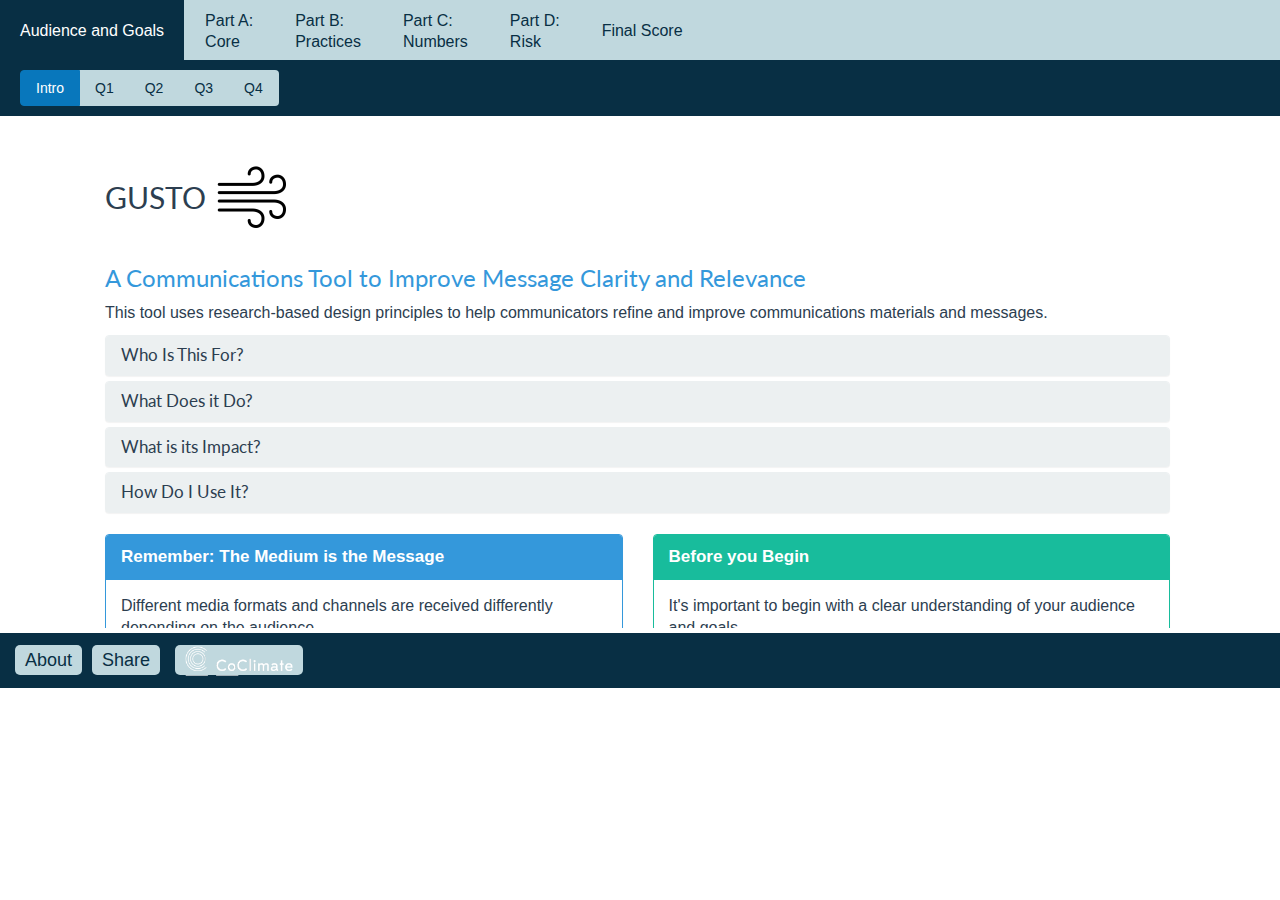
==== commit 814401f1: "more" ====
--- a/index.html
+++ b/index.html
@@ -115,7 +115,7 @@
 
                 <h2 class="tighten text-info">A Communications Tool to Improve Message Clarity and Relevance</h2>
 
-                <p>This tool uses research-based design principles to help improve communications materials. Communicators use Gusto to refine drafts of communications materials or to improve ones they already have.</p>
+                <p>This tool uses research-based design principles to help communicators refine and improve communications materials and messages.</p>
                 
                 <div class="panel-group" id="accordion" role="tablist" aria-multiselectable="true">
   <div class="panel panel-default">
@@ -156,8 +156,10 @@
     </div>
     <div id="collapseThree" class="panel-collapse collapse" role="tabpanel" aria-labelledby="headingThree">
       <div class="panel-body">
-                <p>A version of this tool was demonstrated by the Center for Disease Control to improve message understanding by over 20%, along with other improvements in message clarity, usefulness, and decision-support.</p><small><a href="http://hpp.sagepub.com/content/early/2014/06/20/1524839914538969.abstract" target="_blank">Baur, C., & Prue, C. (2014). The CDC Clear Communication Index is a new evidence-based tool to prepare and review health information. Health promotion practice, 1524839914538969.</a></small>
+                <p><a href="http://www.cdc.gov/ccindex/" target="_blank">A version of this tool</a> was demonstrated by the Center for Disease Control to improve message understanding by over 20%, along with other improvements in message clarity, usefulness, and decision-support.</p>
+                <p>If you or your organization would like to participate in an evaluation of this tool's effectiveness, send us a note at <a href="mailto:info@coclimate.com">info@coclimate.com</a></p>
       </div>
+        <div class="panel-footer"><small><a href="http://hpp.sagepub.com/content/early/2014/06/20/1524839914538969.abstract" target="_blank">Baur, C., & Prue, C. (2014). The CDC Clear Communication Index is a new evidence-based tool to prepare and review health information. Health promotion practice, 1524839914538969.</a></small></div>
     </div>
   </div>
   <div class="panel panel-default">
@@ -170,7 +172,7 @@
     </div>
     <div id="collapseFour" class="panel-collapse collapse" role="tabpanel" aria-labelledby="headingFour">
       <div class="panel-body">
-                <ol><li><strong>Fill in audience details</strong> and your goals using the 4 open-ended questions.</li><br><li><strong>Answer 20 questions</strong> about elements of your core message, recommended practices, use of numbers, and risk communication.</li><br><li><strong>Get your score</strong> with targeted suggestions for improving your communications materials.</li><br><li><strong>Repeat as needed</strong> to refine and improve your message impact.</li> 
+                <ol><li><strong>Fill in audience details</strong> and your goals using the 4 open-ended questions.</li><br><li><strong>Answer 20 questions</strong> about elements of your core message, recommended practices, use of numbers, and/or risk communication.</li><br><li><strong>Get your score</strong> with targeted suggestions for improving your communications materials.</li><br><li><strong>Repeat as needed</strong> to refine and improve the clarity and relevance of your communications materials.</li> 
       			
 		</div>
     </div>
@@ -572,13 +574,13 @@
 
               <div class='col-sm-12'>
 
-				<div class="bs-callout bs-callout-info">
+				<!-- <div class="bs-callout bs-callout-info">
                	<p><small><strong class="text-info">Example 1:</strong> Make a plan and prepare to bicycle to work 4 days of each week.</small></p>
 
                  <p><small><strong class="text-info">Example 2:</strong> Hold an event to increase the strength of social ties between elderly adults and their immediate neighborhoods.</small></p>
                  
                  <p><small><strong class="text-info">Example 3:</strong> Interpret the level of risk for a family member, friend, or neighbor.</small></p>
-				</div>
+				</div> -->
 
                 <textarea id='basic-q4' class='basic-info form-control material-objective-input'></textarea>
 
@@ -3097,6 +3099,7 @@
   <div id="footer" class="widget-footer">
 
           <a id='about_btn' href="#">About</a><a id='share_btn' href="#">Share</a>
+          <a href="http://www.coclimate.com" align="right"><img src="images/coclimate_logo.png" height="30" ></a>
 
   </div>
 
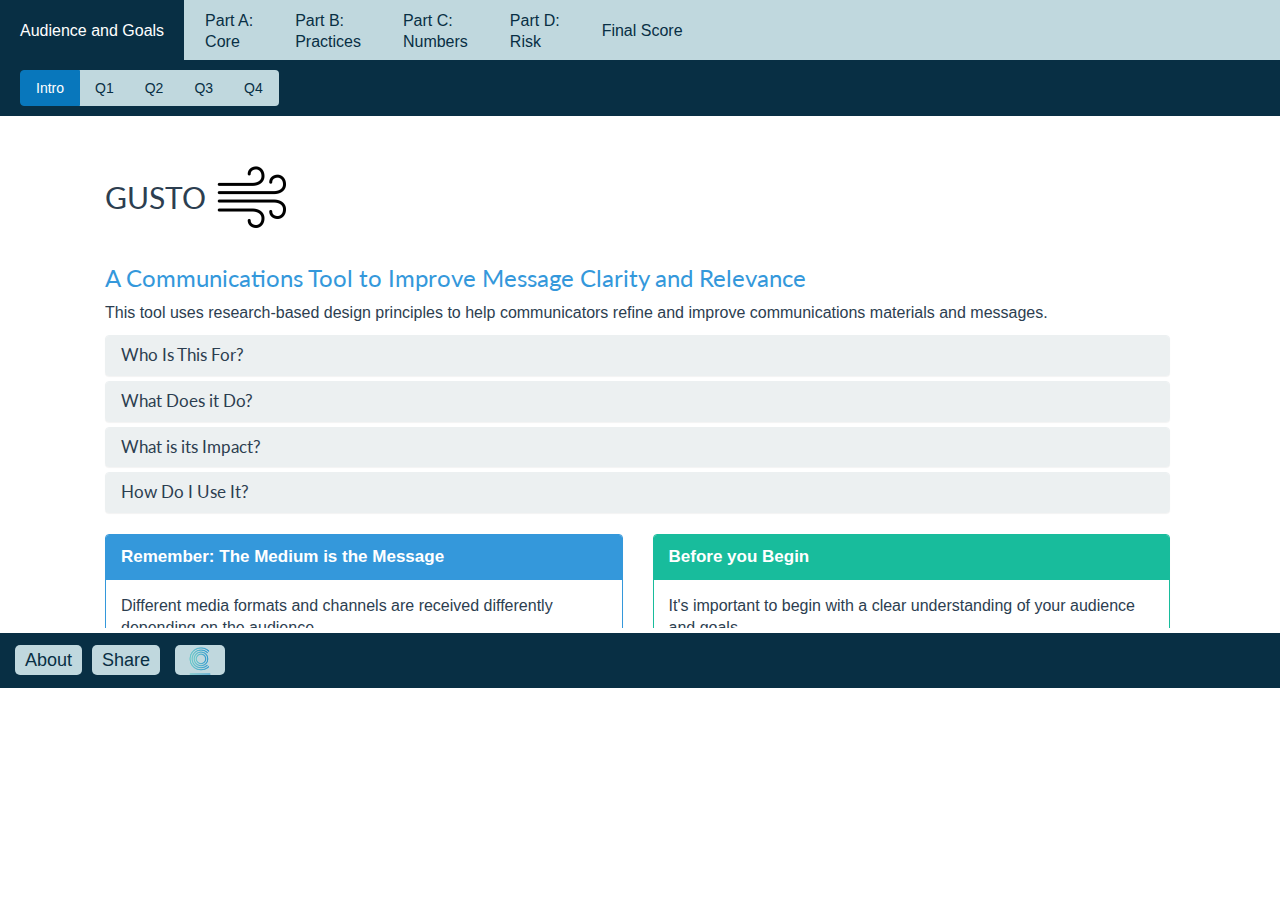
==== commit 57ae6064: "more" ====
--- a/index.html
+++ b/index.html
@@ -3099,7 +3099,7 @@
   <div id="footer" class="widget-footer">
 
           <a id='about_btn' href="#">About</a><a id='share_btn' href="#">Share</a>
-          <a href="http://www.coclimate.com" align="right"><img src="images/coclimate_logo.png" height="30" ></a>
+          <a href="http://www.coclimate.com" align="right"><img src="images/coclimate_logo_icon.png" height="30" ></a>
 
   </div>
 
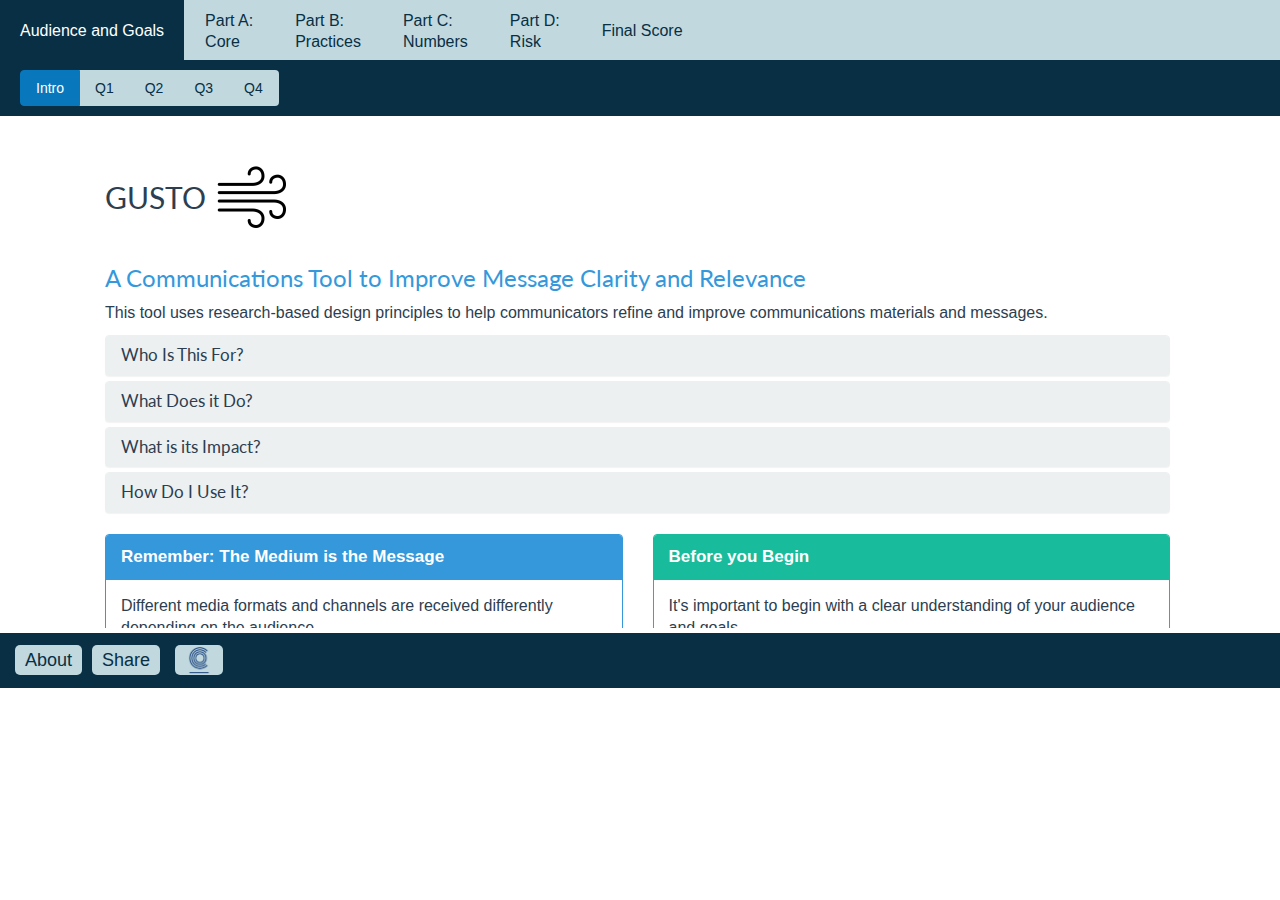
==== commit 0b3a2099: "more" ====
--- a/index.html
+++ b/index.html
@@ -5,7 +5,7 @@
 
 <head>
 
-  <title>Gusto: Create Clarity in Climate Communications</title>
+  <title>Gusto: A Tool to Create Clarity in Climate Communications</title>
 
   <meta charset="utf-8">
 
@@ -652,8 +652,8 @@
   				<div class="panel-body">
 				<ol>
 				<li>Prioritize the most important message.</li> 
-				<li> Frame the message in terms that resonate with your audience.</li> <ul class="list-unstyled list-inline text-muted">
-				<li><span class="glyphicon glyphicon-heart"></span> <small>Lead with Values</small></li><li><span class="glyphicon glyphicon-grain"></span> <small>Signal Solutions</small></li><li><span class="glyphicon glyphicon-eye-open"></span> <small>Define for Inclusivity</small></li></ul>  
+				<li> Frame the message in terms that resonate with your audience.</li> 
+				<!--<ul class="list-unstyled list-inline text-muted"><li><span class="glyphicon glyphicon-heart"></span> <small>Lead with Values</small></li><li><span class="glyphicon glyphicon-grain"></span> <small>Signal Solutions</small></li><li><span class="glyphicon glyphicon-eye-open"></span> <small>Define for Inclusivity</small></li></ul> --> 
 				<li>Keep it simple.</li> 
 				<li>The statement can be from 1-3 short sentences.</li></ol> 
 				</div>
@@ -2386,7 +2386,7 @@
   					</div>
   					<div class="panel-body">
 					<p>This <a href="http://www.thelancet.com/journals/lancet/article/PIIS0140-6736(15)61043-1/fulltext" target="_blank">Lancet medical journal article</a> puts its main message out in front and on top, simply and directly.</p>
-					<a href=""><img src="images/q1_slcp.png">Click to Enlarge</a>
+					<img src="images/q1_slcp.png">
 					</div>
 				</div>
    			</div>
@@ -2516,7 +2516,7 @@
     				<strong class="panel-title">Example</strong>
   					</div>
   					<div class="panel-body">
-					<p>If you have questions about your relationship, call 1-800-XXX-XXX. If you are in danger right now, call 911. <a href='http://www.thehotline.org/blog/get-help-today/' target="_blank">Find out more about getting help.</a></p>
+					<p>We are still assembling examples. Do you have a good example that would fit well here? Send us a note and please include the question number it applies to at <a href="mailto:info@coclimate.com">info@coclimate.com</a>.</p>
 					</div>
 				</div>
    			</div>
@@ -2546,6 +2546,7 @@
     				<strong class="panel-title">Example</strong>
   					</div>
   					<div class="panel-body">
+  					<p>We are still assembling examples. Do you have a good example that would fit well here? Send us a note and please include the question number it applies to at <a href="mailto:info@coclimate.com">info@coclimate.com</a>.</p>
 					<p>Third Person Plural Active Voice: People wash fruits and vegetables before they cut or peel them.</p>
       				<p>Second Person: Wash fruits and vegetables before you cut or peel them.</p>
  					<p>Passive Voice: Fruits and vegetables should be washed before they are cut or peeled.</p>					</div>
@@ -2583,7 +2584,7 @@
     				<strong class="panel-title">Example</strong>
   					</div>
   					<div class="panel-body">
-					<p>The best way to prevent climate change is to get regular Pap tests. A Pap test, sometimes called a Pap smear, is a screening test for cervical cancer. It's done in a doctor's office or clinic. While you lie on the exam table, the doctor or nurse will put a medical tool, called a speculum, into your vagina, opening it to see your cervix. The cervix connects the uterus, or womb, to the vagina.</p>
+					<p>We are still assembling examples. Do you have a good example that would fit well here? Send us a note and please include the question number it applies to at <a href="mailto:info@coclimate.com">info@coclimate.com</a>.</p>
 					</div>
 				</div>
    			</div>
@@ -2613,6 +2614,8 @@
     				<strong class="panel-title">Example</strong>
   					</div>
   					<div class="panel-body">
+					<p>We are still assembling examples. Do you have a good example that would fit well here? Send us a note and please include the question number it applies to at <a href="mailto:info@coclimate.com">info@coclimate.com</a>.</p>
+					
 					<p><i>Before:</i></p>
 					<p>There are many factors that put you at risk for developing type 2 diabetes. Being overweight or obese is one of the major risk factors. Having a parent, brother, or sister with diabetes is also a risk factor. If you are African American, American Indian, Asian American, Pacific Islander, or Hispanic/Latino American you may be at greater risk.</p>
 					<p><i>After:</i></p>
@@ -2702,6 +2705,8 @@
   					<li>Ways I can take action (Helps formulate a strategy)</li>
   					<li>Where can I go for help? (Provides community resources)</li>
   					</ul>
+  					
+  					<p>We are still assembling examples. Do you have a good example that would fit well here? Send us a note and please include the question number it applies to at <a href="mailto:info@coclimate.com">info@coclimate.com</a>.</p>
 					</div>
 				</div>
    			</div>
@@ -2732,8 +2737,9 @@
     				<strong class="panel-title">Example</strong>
   					</div>
   					<div class="panel-body">
-  					   <p>Some medicines are known to be harmful to pregnant women. Many medicines have not been tested on pregnant women &mdash; so doctors are not sure if they are safe or not. If you are pregnant or planning on getting pregnant:</p>
-  					   <ul><li>Write down what medicines you take</li><li>Keep track of how much medicine you take</li><li>Ask your doctor if it is safe for you to take your medicine during pregnancy</li></ul>
+  					<p>We are still assembling examples. Do you have a good example that would fit well here? Send us a note and please include the question number it applies to at <a href="mailto:info@coclimate.com">info@coclimate.com</a>.</p>
+  					   <!--<p>Some medicines are known to be harmful to pregnant women. Many medicines have not been tested on pregnant women &mdash; so doctors are not sure if they are safe or not. If you are pregnant or planning on getting pregnant:</p>
+  					   <ul><li>Write down what medicines you take</li><li>Keep track of how much medicine you take</li><li>Ask your doctor if it is safe for you to take your medicine during pregnancy</li></ul> -->
 					</div>
 				</div>
    			</div>
@@ -2795,8 +2801,7 @@
     				<strong class="panel-title">Example</strong>
   					</div>
   					<div class="panel-body">
-  					   <p>At the bottom of this SF72 emergency preparedness call to action, it list 3 practical steps that anyone can take to get more prepared for emergencies:<ul><li>Get Connected</li><li>Gather Supplies</li><li>Make a Plan</li></ul></p>
-  					   <img src="images/q12_preparedness.jpg">
+  					   <p>We are still assembling examples. Do you have a good example that would fit well here? Send us a note and please include the question number it applies to at <a href="mailto:info@coclimate.com">info@coclimate.com</a>.</p>
 					</div>
 				</div>
    			</div>
@@ -2827,10 +2832,11 @@
     				<strong class="panel-title">Example</strong>
   					</div>
   					<div class="panel-body">
-  					     <ol class='numbered_list'>
+  					     <p>We are still assembling examples. Do you have a good example that would fit well here? Send us a note and please include the question number it applies to at <a href="mailto:info@coclimate.com">info@coclimate.com</a>.</p>
+  					    <!-- <ol class='numbered_list'>
   					     <li>Wet your hands with clean running water and lather with soap.</li>
   					     <li>Rub your hands together for at least 30 seconds.</li>
-  					     <li>Rinse your hands with clean running water.</li>
+  					     <li>Rinse your hands with clean running water.</li> -->
   					     </ol>
 					</div>
 				</div>
@@ -2864,8 +2870,9 @@
     				<strong class="panel-title">Example</strong>
   					</div>
   					<div class="panel-body">
-  					      <p><i>Before:</i><br />Eighty-one percent of children ages 6 months to 6 years watch TV or videos for about <strong>1.96 hours a day.</strong></p>
-  					      <p><i>After:</i><br />8 out of 10 children ages 6 months to 6 years watch TV or videos for about <strong>2 hours a day.</strong></p>
+  					<p>We are still assembling examples. Do you have a good example that would fit well here? Send us a note and please include the question number it applies to at <a href="mailto:info@coclimate.com">info@coclimate.com</a>.</p>
+  					     <!-- <p><i>Before:</i><br />Eighty-one percent of children ages 6 months to 6 years watch TV or videos for about <strong>1.96 hours a day.</strong></p>
+  					      <p><i>After:</i><br />8 out of 10 children ages 6 months to 6 years watch TV or videos for about <strong>2 hours a day.</strong></p> -->
 					</div>
 				</div>
    			</div>
@@ -2894,7 +2901,8 @@
     				<strong class="panel-title">Example</strong>
   					</div>
   					<div class="panel-body">
-  					  <p>The amount of meat recommended as part of a healthy meal is 3 to 4 ounces &mdash; it will look about the same size as a deck of cards.</p>
+  					<p>We are still assembling examples. Do you have a good example that would fit well here? Send us a note and please include the question number it applies to at <a href="mailto:info@coclimate.com">info@coclimate.com</a>.</p>
+  					  <!--<p>The amount of meat recommended as part of a healthy meal is 3 to 4 ounces &mdash; it will look about the same size as a deck of cards.</p>-->
 					</div>
 				</div>
    			</div>
@@ -2926,8 +2934,9 @@
     				<strong class="panel-title">Example</strong>
   					</div>
   					<div class="panel-body">
-  					<strong>How much money did you spend on alcohol last year?</strong><br />
-					<p>If you had 3 alcoholic drinks a day and each drink cost $4, then you spent $4,380 last year on alcoholic drinks. What else could you do with $4,380 this year?</p>
+  					<p>We are still assembling examples. Do you have a good example that would fit well here? Send us a note and please include the question number it applies to at <a href="mailto:info@coclimate.com">info@coclimate.com</a>.</p>
+  					<!--<strong>How much money did you spend on alcohol last year?</strong><br />
+					<p>If you had 3 alcoholic drinks a day and each drink cost $4, then you spent $4,380 last year on alcoholic drinks. What else could you do with $4,380 this year?</p>-->
 					</div>
 				</div>
    			</div>
@@ -2961,7 +2970,8 @@
     				<strong class="panel-title">Example</strong>
   					</div>
   					<div class="panel-body">
-  					<p>Raw milk can carry harmful bacteria and other germs that can make you very sick or kill you if you drink it. Getting sick from drinking raw milk can mean many days of diarrhea, stomach cramping, and vomiting. Less commonly, it can mean kidney failure, paralysis, chronic disorders, and even death.</p>
+  					<p>We are still assembling examples. Do you have a good example that would fit well here? Send us a note and please include the question number it applies to at <a href="mailto:info@coclimate.com">info@coclimate.com</a>.</p>
+  					<!--<p>Raw milk can carry harmful bacteria and other germs that can make you very sick or kill you if you drink it. Getting sick from drinking raw milk can mean many days of diarrhea, stomach cramping, and vomiting. Less commonly, it can mean kidney failure, paralysis, chronic disorders, and even death.</p>-->
         			</div>
 				</div>
    			</div>
@@ -2992,7 +3002,8 @@
     				<strong class="panel-title">Example</strong>
   					</div>
   					<div class="panel-body">
-					<p>You may have heard that like smoking helps you relax and reduces stress. But smoking hurts you and the people in your life. In fact, smoking harms nearly every organ in your body.</p>        			
+  					<p>We are still assembling examples. Do you have a good example that would fit well here? Send us a note and please include the question number it applies to at <a href="mailto:info@coclimate.com">info@coclimate.com</a>.</p>
+					<!--<p>You may have heard that like smoking helps you relax and reduces stress. But smoking hurts you and the people in your life. In fact, smoking harms nearly every organ in your body.</p>        	-->		
 					</div>
 				</div>
    			</div>
@@ -3022,7 +3033,8 @@
     				<strong class="panel-title">Example</strong>
   					</div>
   					<div class="panel-body">
-					<p>Foodborne illness, sometimes called food poisoning, is common. Each year, about 1 in 6 Americans (or 48 million people) gets sick.</p>					
+  					<p>We are still assembling examples. Do you have a good example that would fit well here? Send us a note and please include the question number it applies to at <a href="mailto:info@coclimate.com">info@coclimate.com</a>.</p>
+					<!--<p>Foodborne illness, sometimes called food poisoning, is common. Each year, about 1 in 6 Americans (or 48 million people) gets sick.</p> -->					
 					</div>
 				</div>
    			</div>
@@ -3038,36 +3050,10 @@
 
     <div class="well" id="about_modal_content">
 
-    <h2>About the Gusto Index</h2>
-
-      <p>When you score your communications materials, each Index item gets a score of 0 or 1. The individual scores are converted to an overall score on a scale of 100. The Index provides a score so that developers of communication products can assess, compare, and improve their materials based on the best available science.</p>
-
-      <p><strong>To score a material using the Index, you will:</strong></p>
-
-      <ol>
-
-        <li><span class="text-info">Answer 4 Intro Questions</span> to identify your primary audience and objectives.</li>
-
-        <li><span class="text-info">Score the Core section (Part A).</span> It has 11 questions and applies to all materials.</li>
-
-        <li><span class="text-info">Score the Practices section (Part B).</span> It has 3 questions and may not apply to all materials.</li>
-
-        <li><span class="text-info">Score the Numbers section (Part C).</span> It has 3 questions and may not apply to all materials.</li>
-
-        <li><span class="text-info">Score the Risk Section (Part D).</span> It has 3 questions and may not apply to all materials.</li>
-
-      </ol>
-
-      <p><strong class="glyphicon glyphicon-pencil text-warning"></strong> Add notes about how you score each Index item so you can refer to them later or share them with your colleagues.</p>
-
-      <!--<p>Not familiar with the Index or need a refresher? <a href="#">Check out the FAQs page</a>.</p>
-
-      <p>Prefer using the Index on paper? <a href="http://www.superclime.com/gusto/gusto.pdf" target="_blank">Print out the Index Score Sheet</a> This score sheet is for materials one page or longer. Examples include fact sheets, brochures, web pages, and reports.</p>
-
-      <p>Looking for more explanations and examples of the 20 items? <a href="http://www.superclime.com/gusto/guide.html" target="_blank">Visit the User Guide</a></p> -->
-
-      </br>
-
+    <h2>About this Tool</h2>
+
+      <p>This tool is developed and maintained by <a href="http://www.coclimate.com" target="_blank">CoClimate</a> as an effort to provide research-based guidance for the design of scientific and evidence-based communications materials around climate impacts and solutions.</p><p>The tool was repurposed using the public domain source code from the Center for Disease Control's (CDC) <a href="http://www.cdc.gov/ccindex/index.html" target="_blank">Clear Communications Index</a> which was developed by the Office of the Associate Director for Communication. This tool builds on the CDC's work and provides examples tailored to climate change solution, emergency preparedness, and climate impacts to public health.</p>
+      <p>To offer feedback, find out more information, discuss how this tool can be customized for your work, or to participate in science communications research aimed at evaluating this tool's effectiveness, please contact <a href="mailto:info@coclimate.com">info@coclimate.com</a></p> 
     </div>
 
   </div>
@@ -3085,7 +3071,7 @@
 
 <p>To share this site as a widget, cut and paste the HTML code below into your website</p>
 
-  <code>&lt;iframe style=&quot;width: 935px; height: 725px; border: none; position: relative;&quot; src=&quot;http://www.superclime.com/gusto/index.html&quot; title=&quot;Clear Communication Index&quot; &gt;&lt;!-- Gusto from CoClimate --&gt;&lt;/iframe&gt;</code>
+  <code>&lt;iframe style=&quot;width: 935px; height: 725px; border: none; position: relative;&quot; src=&quot;http://coclimate.github.io/Gusto/#&quot; title=&quot;A Tool to Create Clarity in Climate Communications&quot; &gt;&lt;!-- Gusto from CoClimate --&gt;&lt;/iframe&gt;</code>
 
 
               <p>&nbsp;</p>
